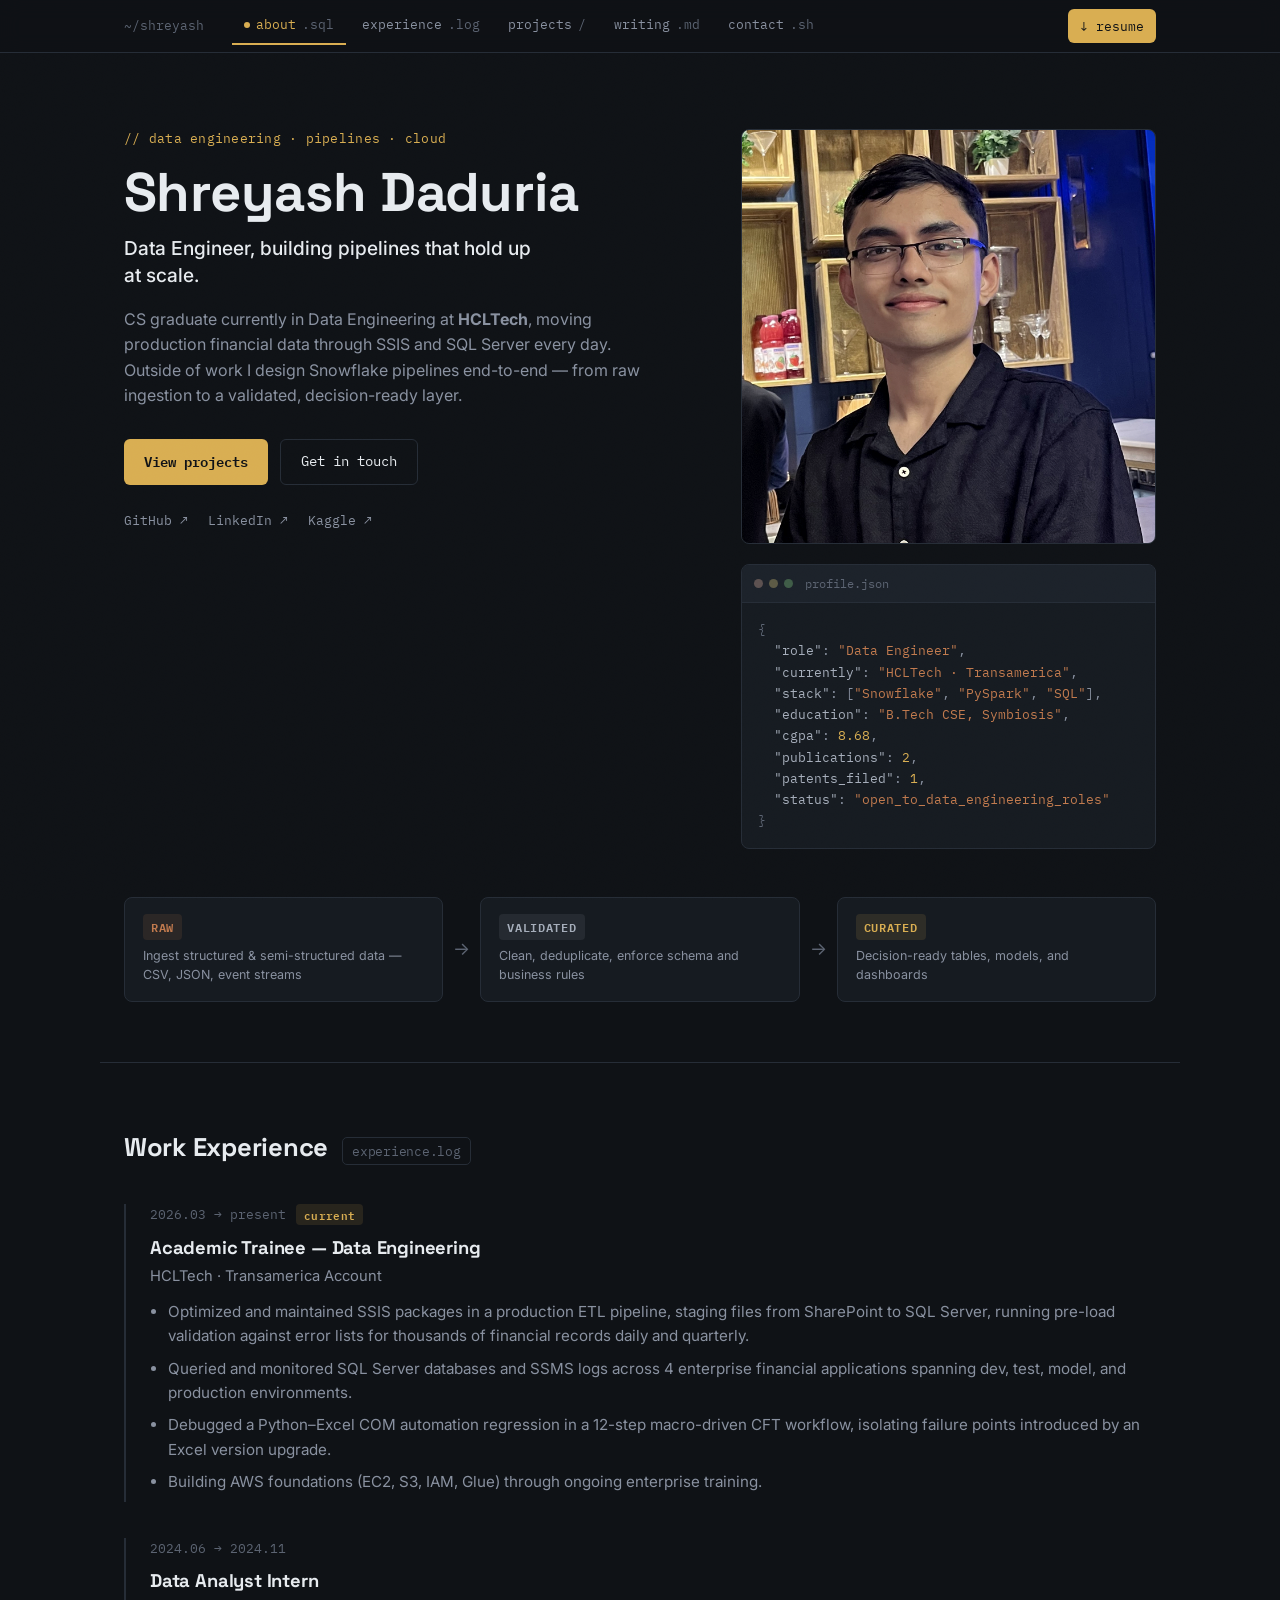
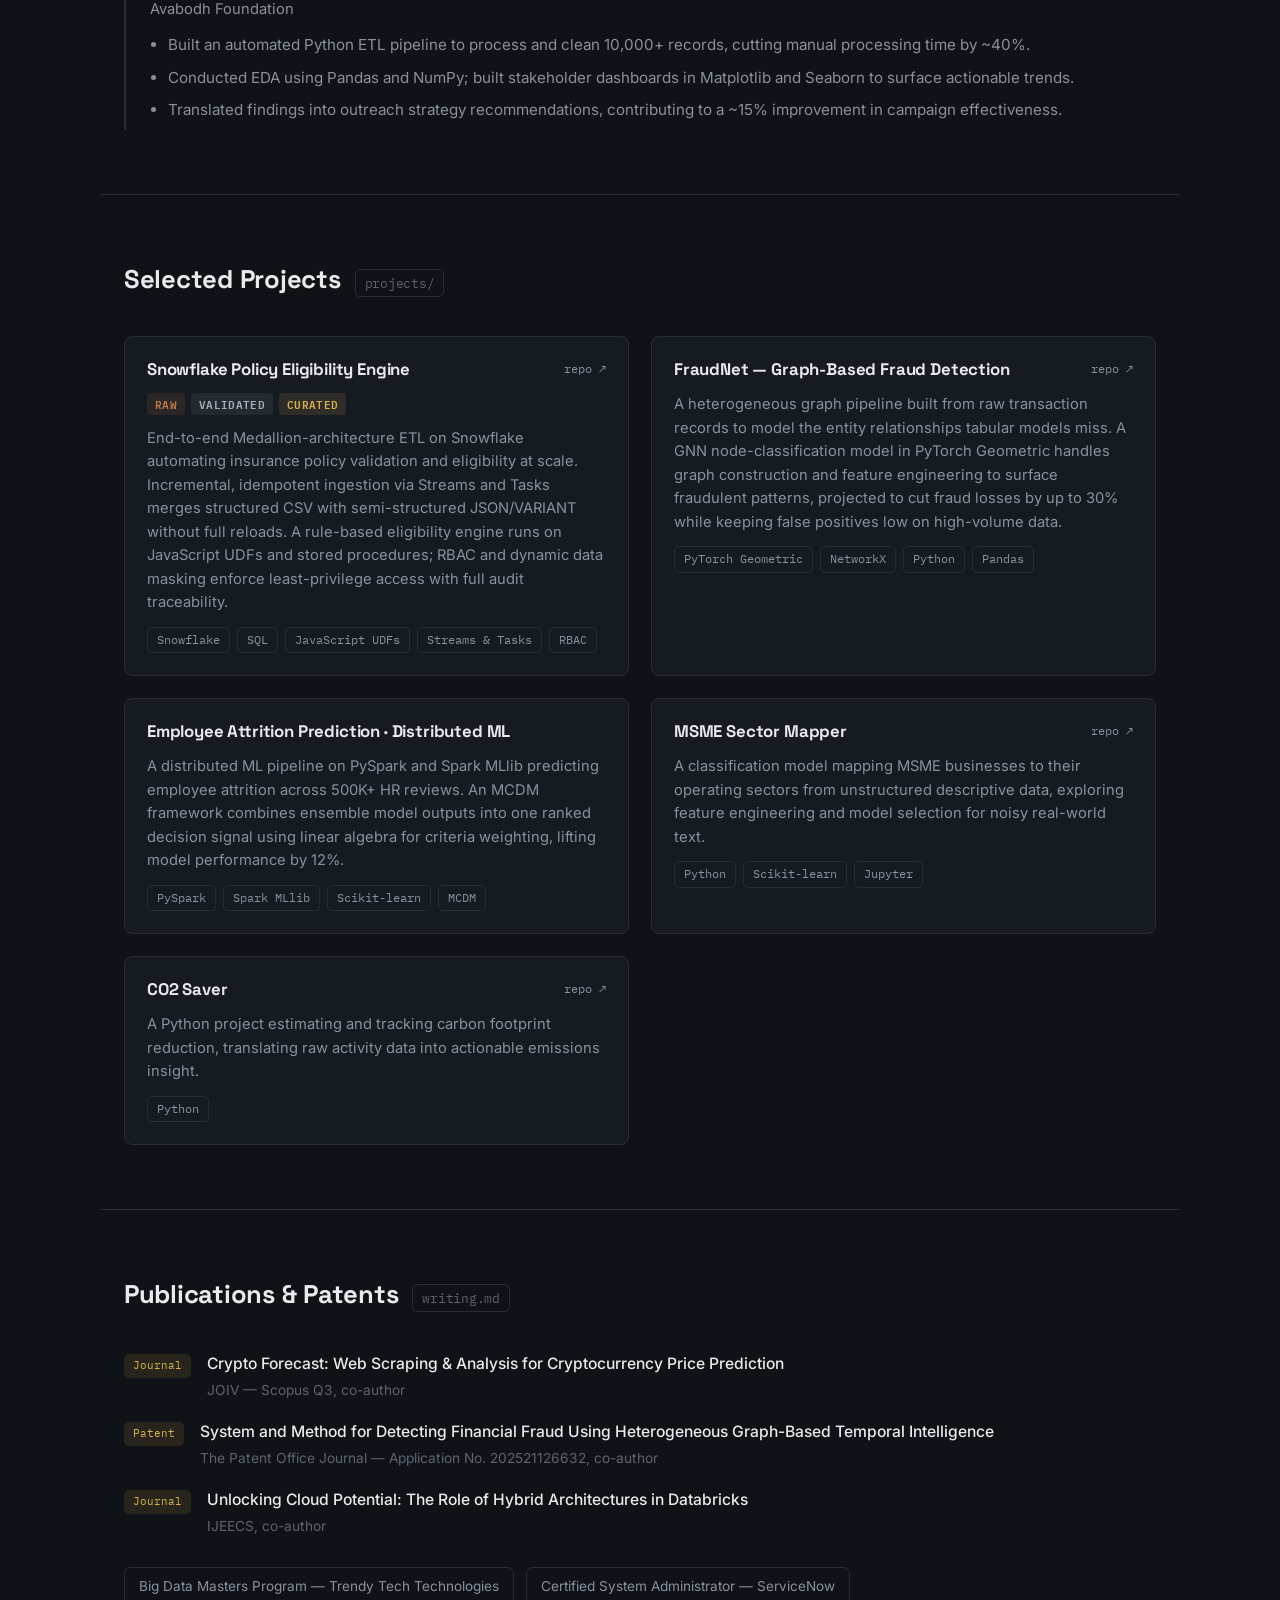
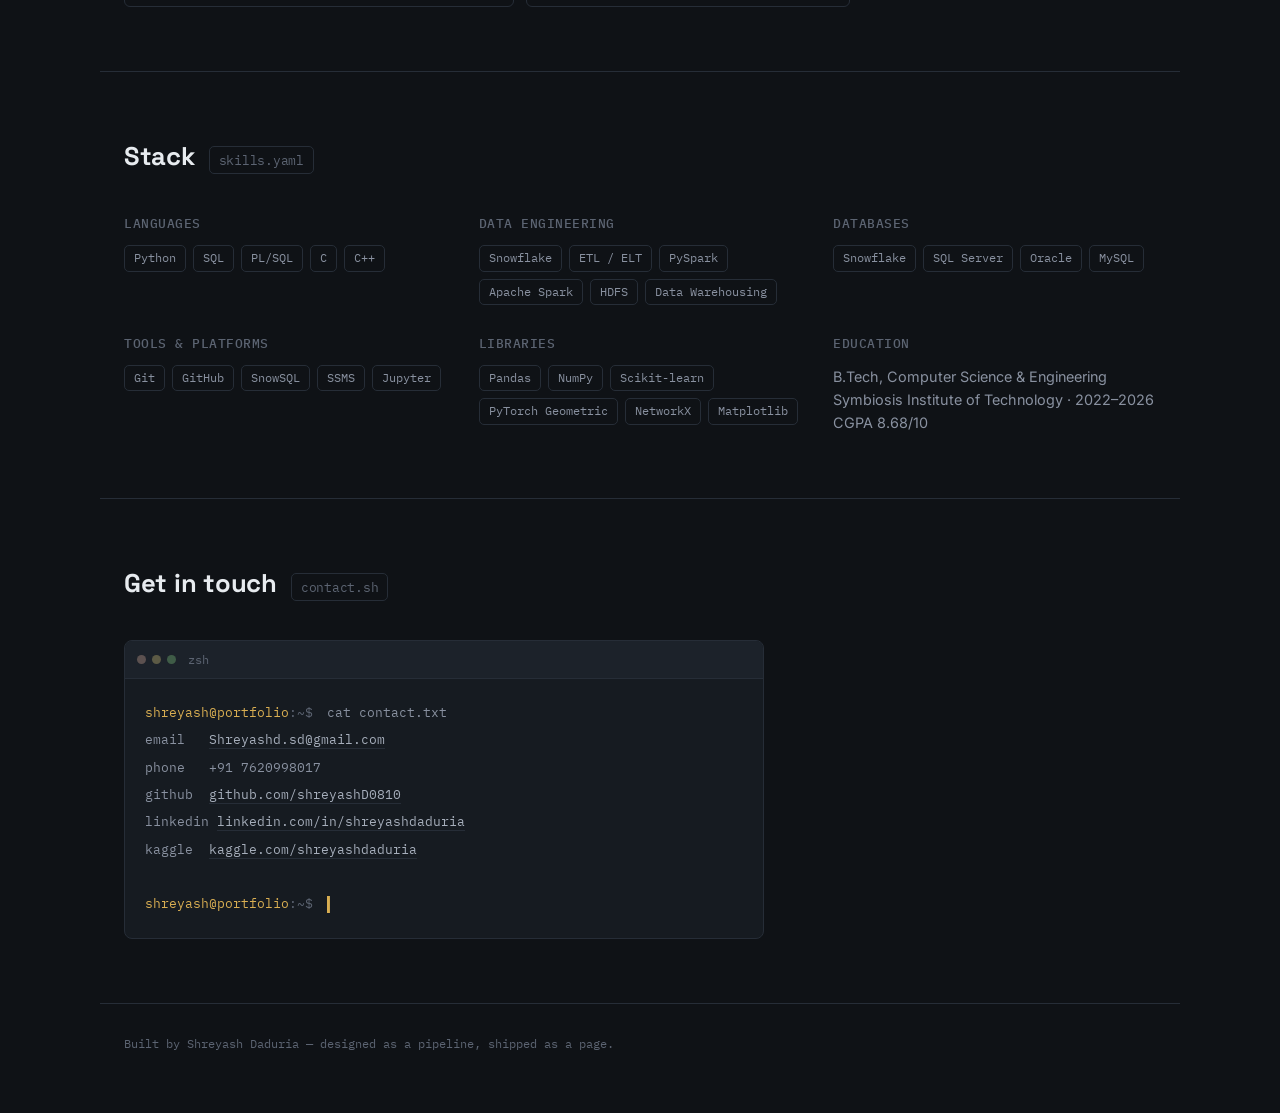
==== index.html @ 06401908 "Add files via upload" ====
<!DOCTYPE html>
<html lang="en">
<head>
<meta charset="UTF-8">
<meta name="viewport" content="width=device-width, initial-scale=1.0">
<title>Shreyash Daduria — Data Engineer</title>
<meta name="description" content="Shreyash Daduria — Data Engineer building scalable ETL pipelines with Snowflake, PySpark and SQL.">
<link rel="icon" href="data:,">
<link rel="preconnect" href="https://fonts.googleapis.com">
<link rel="preconnect" href="https://fonts.gstatic.com" crossorigin>
<link href="https://fonts.googleapis.com/css2?family=Space+Grotesk:wght@400;500;600;700&family=Inter:wght@400;500;600&family=IBM+Plex+Mono:wght@400;500;600&display=swap" rel="stylesheet">
<link rel="stylesheet" href="styles.css">
</head>
<body>

<div class="grain"></div>

<!-- ================= NAV : IDE tab bar ================= -->
<header class="tabbar" id="tabbar">
  <div class="tabbar-inner">
    <span class="tab-brand">~/shreyash</span>
    <nav class="tabs" aria-label="Primary">
      <a class="tab active" href="#about"><span class="tab-dot"></span>about<span class="ext">.sql</span></a>
      <a class="tab" href="#experience">experience<span class="ext">.log</span></a>
      <a class="tab" href="#projects">projects<span class="ext">/</span></a>
      <a class="tab" href="#writing">writing<span class="ext">.md</span></a>
      <a class="tab" href="#contact">contact<span class="ext">.sh</span></a>
    </nav>
    <a class="resume-btn" href="Shreyash_Daduria_Resume.pdf" download>↓ resume</a>
  </div>
</header>

<main>

  <!-- ================= HERO ================= -->
  <section class="hero" id="about">
    <div class="hero-grid">
      <div class="hero-copy">
        <p class="eyebrow">// data engineering &middot; pipelines &middot; cloud</p>
        <h1>Shreyash Daduria</h1>
        <p class="role">Data Engineer, building pipelines that hold up<br> at scale.</p>
        <p class="lede">CS graduate currently in Data Engineering at <strong>HCLTech</strong>, moving
          production financial data through SSIS and SQL Server every day. Outside of work I design
          Snowflake pipelines end-to-end &mdash; from raw ingestion to a validated, decision-ready layer.</p>
        <div class="hero-actions">
          <a href="#projects" class="btn btn-primary">View projects</a>
          <a href="#contact" class="btn btn-ghost">Get in touch</a>
        </div>
        <div class="hero-links">
          <a href="https://github.com/shreyashD0810" target="_blank" rel="noopener">GitHub ↗</a>
          <a href="https://www.linkedin.com/in/shreyashdaduria/" target="_blank" rel="noopener">LinkedIn ↗</a>
          <a href="https://www.kaggle.com/shreyashdaduria" target="_blank" rel="noopener">Kaggle ↗</a>
        </div>
      </div>

      <div class="hero-panel">
        <div class="photo-frame">
          <img src="assets/profile.jpg" alt="Portrait of Shreyash Daduria" />
        </div>
        <div class="config-card" role="img" aria-label="Profile summary rendered as a config file">
          <div class="config-titlebar"><span></span><span></span><span></span><p>profile.json</p></div>
          <pre class="config-body"><span class="c-brace">{</span>
  <span class="c-key">"role"</span>: <span class="c-str">"Data Engineer"</span>,
  <span class="c-key">"currently"</span>: <span class="c-str">"HCLTech · Transamerica"</span>,
  <span class="c-key">"stack"</span>: [<span class="c-str">"Snowflake"</span>, <span class="c-str">"PySpark"</span>, <span class="c-str">"SQL"</span>],
  <span class="c-key">"education"</span>: <span class="c-str">"B.Tech CSE, Symbiosis"</span>,
  <span class="c-key">"cgpa"</span>: <span class="c-num">8.68</span>,
  <span class="c-key">"publications"</span>: <span class="c-num">2</span>,
  <span class="c-key">"patents_filed"</span>: <span class="c-num">1</span>,
  <span class="c-key">"status"</span>: <span class="c-str">"open_to_data_engineering_roles"</span>
<span class="c-brace">}</span></pre>
        </div>
      </div>
    </div>
  </section>

  <!-- ================= PIPELINE STRIP ================= -->
  <section class="pipeline-strip" aria-label="How I build a pipeline">
    <div class="stage stage-bronze">
      <span class="stage-label">RAW</span>
      <p>Ingest structured &amp; semi-structured data — CSV, JSON, event streams</p>
    </div>
    <div class="stage-arrow">→</div>
    <div class="stage stage-silver">
      <span class="stage-label">VALIDATED</span>
      <p>Clean, deduplicate, enforce schema and business rules</p>
    </div>
    <div class="stage-arrow">→</div>
    <div class="stage stage-gold">
      <span class="stage-label">CURATED</span>
      <p>Decision-ready tables, models, and dashboards</p>
    </div>
  </section>

  <!-- ================= EXPERIENCE ================= -->
  <section class="section" id="experience">
    <h2><span class="section-tag">experience.log</span>Work Experience</h2>

    <div class="log">
      <article class="log-entry">
        <div class="log-meta">
          <span class="log-time">2026.03 → present</span>
          <span class="tier-badge tier-gold">current</span>
        </div>
        <h3>Academic Trainee — Data Engineering</h3>
        <p class="log-org">HCLTech · Transamerica Account</p>
        <ul>
          <li>Optimized and maintained SSIS packages in a production ETL pipeline, staging files from SharePoint to SQL Server, running pre-load validation against error lists for thousands of financial records daily and quarterly.</li>
          <li>Queried and monitored SQL Server databases and SSMS logs across 4 enterprise financial applications spanning dev, test, model, and production environments.</li>
          <li>Debugged a Python–Excel COM automation regression in a 12-step macro-driven CFT workflow, isolating failure points introduced by an Excel version upgrade.</li>
          <li>Building AWS foundations (EC2, S3, IAM, Glue) through ongoing enterprise training.</li>
        </ul>
      </article>

      <article class="log-entry">
        <div class="log-meta">
          <span class="log-time">2024.06 → 2024.11</span>
        </div>
        <h3>Data Analyst Intern</h3>
        <p class="log-org">Avabodh Foundation</p>
        <ul>
          <li>Built an automated Python ETL pipeline to process and clean 10,000+ records, cutting manual processing time by ~40%.</li>
          <li>Conducted EDA using Pandas and NumPy; built stakeholder dashboards in Matplotlib and Seaborn to surface actionable trends.</li>
          <li>Translated findings into outreach strategy recommendations, contributing to a ~15% improvement in campaign effectiveness.</li>
        </ul>
      </article>
    </div>
  </section>

  <!-- ================= PROJECTS ================= -->
  <section class="section" id="projects">
    <h2><span class="section-tag">projects/</span>Selected Projects</h2>

    <div class="project-grid">

      <article class="project-card">
        <div class="project-head">
          <h3>Snowflake Policy Eligibility Engine</h3>
          <a href="https://github.com/shreyashD0810/Policy-Eligibility-Engine" target="_blank" rel="noopener" class="repo-link">repo ↗</a>
        </div>
        <div class="stage-tags">
          <span class="tier-badge tier-bronze">RAW</span>
          <span class="tier-badge tier-silver">VALIDATED</span>
          <span class="tier-badge tier-gold">CURATED</span>
        </div>
        <p>End-to-end Medallion-architecture ETL on Snowflake automating insurance policy validation and eligibility
          at scale. Incremental, idempotent ingestion via Streams and Tasks merges structured CSV with
          semi-structured JSON/VARIANT without full reloads. A rule-based eligibility engine runs on JavaScript UDFs
          and stored procedures; RBAC and dynamic data masking enforce least-privilege access with full audit
          traceability.</p>
        <div class="tag-row">
          <span class="tag">Snowflake</span><span class="tag">SQL</span><span class="tag">JavaScript UDFs</span>
          <span class="tag">Streams &amp; Tasks</span><span class="tag">RBAC</span>
        </div>
      </article>

      <article class="project-card">
        <div class="project-head">
          <h3>FraudNet — Graph-Based Fraud Detection</h3>
          <a href="https://github.com/shreyashD0810/FraudNet-GNN-based-fraud-detection-system" target="_blank" rel="noopener" class="repo-link">repo ↗</a>
        </div>
        <p>A heterogeneous graph pipeline built from raw transaction records to model the entity relationships
          tabular models miss. A GNN node-classification model in PyTorch Geometric handles graph construction and
          feature engineering to surface fraudulent patterns, projected to cut fraud losses by up to 30% while
          keeping false positives low on high-volume data.</p>
        <div class="tag-row">
          <span class="tag">PyTorch Geometric</span><span class="tag">NetworkX</span><span class="tag">Python</span>
          <span class="tag">Pandas</span>
        </div>
      </article>

      <article class="project-card">
        <div class="project-head">
          <h3>Employee Attrition Prediction · Distributed ML</h3>
        </div>
        <p>A distributed ML pipeline on PySpark and Spark MLlib predicting employee attrition across 500K+ HR
          reviews. An MCDM framework combines ensemble model outputs into one ranked decision signal using linear
          algebra for criteria weighting, lifting model performance by 12%.</p>
        <div class="tag-row">
          <span class="tag">PySpark</span><span class="tag">Spark MLlib</span><span class="tag">Scikit-learn</span>
          <span class="tag">MCDM</span>
        </div>
      </article>

      <article class="project-card">
        <div class="project-head">
          <h3>MSME Sector Mapper</h3>
          <a href="https://github.com/shreyashD0810/MSME-Sector-Mapper-ML-CA" target="_blank" rel="noopener" class="repo-link">repo ↗</a>
        </div>
        <p>A classification model mapping MSME businesses to their operating sectors from unstructured descriptive
          data, exploring feature engineering and model selection for noisy real-world text.</p>
        <div class="tag-row">
          <span class="tag">Python</span><span class="tag">Scikit-learn</span><span class="tag">Jupyter</span>
        </div>
      </article>

      <article class="project-card">
        <div class="project-head">
          <h3>CO2 Saver</h3>
          <a href="https://github.com/shreyashD0810/CO2_Saver" target="_blank" rel="noopener" class="repo-link">repo ↗</a>
        </div>
        <p>A Python project estimating and tracking carbon footprint reduction, translating raw activity data into
          actionable emissions insight.</p>
        <div class="tag-row">
          <span class="tag">Python</span>
        </div>
      </article>

    </div>
  </section>

  <!-- ================= WRITING / PUBLICATIONS ================= -->
  <section class="section" id="writing">
    <h2><span class="section-tag">writing.md</span>Publications &amp; Patents</h2>
    <ul class="pub-list">
      <li>
        <span class="pub-kind">Journal</span>
        <div>
          <p class="pub-title">Crypto Forecast: Web Scraping &amp; Analysis for Cryptocurrency Price Prediction</p>
          <p class="pub-venue">JOIV — Scopus Q3, co-author</p>
        </div>
      </li>
      <li>
        <span class="pub-kind">Patent</span>
        <div>
          <p class="pub-title">System and Method for Detecting Financial Fraud Using Heterogeneous Graph-Based Temporal Intelligence</p>
          <p class="pub-venue">The Patent Office Journal — Application No. 202521126632, co-author</p>
        </div>
      </li>
      <li>
        <span class="pub-kind">Journal</span>
        <div>
          <p class="pub-title">Unlocking Cloud Potential: The Role of Hybrid Architectures in Databricks</p>
          <p class="pub-venue">IJEECS, co-author</p>
        </div>
      </li>
    </ul>

    <div class="cert-row">
      <span class="cert">Big Data Masters Program — Trendy Tech Technologies</span>
      <span class="cert">Certified System Administrator — ServiceNow</span>
    </div>
  </section>

  <!-- ================= SKILLS ================= -->
  <section class="section" id="skills">
    <h2><span class="section-tag">skills.yaml</span>Stack</h2>
    <div class="skills-grid">
      <div class="skill-group">
        <h4>Languages</h4>
        <div class="tag-row"><span class="tag">Python</span><span class="tag">SQL</span><span class="tag">PL/SQL</span><span class="tag">C</span><span class="tag">C++</span></div>
      </div>
      <div class="skill-group">
        <h4>Data Engineering</h4>
        <div class="tag-row"><span class="tag">Snowflake</span><span class="tag">ETL / ELT</span><span class="tag">PySpark</span><span class="tag">Apache Spark</span><span class="tag">HDFS</span><span class="tag">Data Warehousing</span></div>
      </div>
      <div class="skill-group">
        <h4>Databases</h4>
        <div class="tag-row"><span class="tag">Snowflake</span><span class="tag">SQL Server</span><span class="tag">Oracle</span><span class="tag">MySQL</span></div>
      </div>
      <div class="skill-group">
        <h4>Tools &amp; Platforms</h4>
        <div class="tag-row"><span class="tag">Git</span><span class="tag">GitHub</span><span class="tag">SnowSQL</span><span class="tag">SSMS</span><span class="tag">Jupyter</span></div>
      </div>
      <div class="skill-group">
        <h4>Libraries</h4>
        <div class="tag-row"><span class="tag">Pandas</span><span class="tag">NumPy</span><span class="tag">Scikit-learn</span><span class="tag">PyTorch Geometric</span><span class="tag">NetworkX</span><span class="tag">Matplotlib</span></div>
      </div>
      <div class="skill-group">
        <h4>Education</h4>
        <p class="edu-line">B.Tech, Computer Science &amp; Engineering<br>Symbiosis Institute of Technology · 2022–2026<br>CGPA 8.68/10</p>
      </div>
    </div>
  </section>

  <!-- ================= CONTACT ================= -->
  <section class="section contact-section" id="contact">
    <h2><span class="section-tag">contact.sh</span>Get in touch</h2>
    <div class="terminal">
      <div class="config-titlebar"><span></span><span></span><span></span><p>zsh</p></div>
      <pre class="terminal-body"><span class="prompt">shreyash@portfolio</span><span class="prompt-sep">:~$</span> cat contact.txt
email   <a href="mailto:Shreyashd.sd@gmail.com">Shreyashd.sd@gmail.com</a>
phone   +91 7620998017
github  <a href="https://github.com/shreyashD0810" target="_blank" rel="noopener">github.com/shreyashD0810</a>
linkedin <a href="https://www.linkedin.com/in/shreyashdaduria/" target="_blank" rel="noopener">linkedin.com/in/shreyashdaduria</a>
kaggle  <a href="https://www.kaggle.com/shreyashdaduria" target="_blank" rel="noopener">kaggle.com/shreyashdaduria</a>

<span class="prompt">shreyash@portfolio</span><span class="prompt-sep">:~$</span> <span class="cursor">▍</span></pre>
    </div>
  </section>

</main>

<footer class="footer">
  <p>Built by Shreyash Daduria — designed as a pipeline, shipped as a page.</p>
</footer>

<script src="script.js"></script>
</body>
</html>
---- styles.css ----
/* ============ tokens ============ */
:root{
  --bg: #0F1216;
  --surface: #161B21;
  --surface-2: #1C222A;
  --border: #262D37;
  --text: #E7EBEF;
  --text-muted: #8991A0;
  --text-faint: #5C6472;

  --bronze: #C17A4E;
  --bronze-bg: rgba(193,122,78,0.12);
  --silver: #A6AEBB;
  --silver-bg: rgba(166,174,187,0.10);
  --gold: #D9AE52;
  --gold-bg: rgba(217,174,82,0.12);

  --font-display: 'Space Grotesk', sans-serif;
  --font-body: 'Inter', sans-serif;
  --font-mono: 'IBM Plex Mono', monospace;

  --radius: 8px;
  --maxw: 1080px;
}

*{box-sizing:border-box;}
html{scroll-behavior:smooth;}
body{
  margin:0;
  background:var(--bg);
  color:var(--text);
  font-family:var(--font-body);
  font-size:16px;
  line-height:1.6;
  -webkit-font-smoothing:antialiased;
}
@media (prefers-reduced-motion: reduce){
  html{scroll-behavior:auto;}
  *{animation-duration:0.001ms !important; transition-duration:0.001ms !important;}
}

a{color:inherit;}
h1,h2,h3,h4{font-family:var(--font-display); margin:0; letter-spacing:-0.01em;}
:focus-visible{outline:2px solid var(--gold); outline-offset:3px;}

/* subtle grain overlay for texture */
.grain{
  position:fixed; inset:0; pointer-events:none; z-index:1; opacity:0.035; mix-blend-mode:overlay;
  background-image:url("data:image/svg+xml,%3Csvg xmlns='http://www.w3.org/2000/svg' width='90' height='90'%3E%3Cfilter id='n'%3E%3CfeTurbulence type='fractalNoise' baseFrequency='0.9' numOctaves='2' stitchTiles='stitch'/%3E%3C/filter%3E%3Crect width='100%25' height='100%25' filter='url(%23n)'/%3E%3C/svg%3E");
}

/* ============ tab bar nav ============ */
.tabbar{
  position:sticky; top:0; z-index:20;
  background:rgba(15,18,22,0.88);
  backdrop-filter:blur(10px);
  border-bottom:1px solid var(--border);
}
.tabbar-inner{
  max-width:var(--maxw); margin:0 auto; padding:0 24px;
  display:flex; align-items:center; gap:28px; height:52px;
}
.tab-brand{
  font-family:var(--font-mono); font-size:13px; color:var(--text-faint); white-space:nowrap;
}
.tabs{display:flex; gap:4px; flex:1; overflow-x:auto;}
.tab{
  font-family:var(--font-mono); font-size:13px; text-decoration:none; color:var(--text-muted);
  padding:8px 12px; border-radius:6px 6px 0 0; white-space:nowrap;
  border-bottom:2px solid transparent;
  display:flex; align-items:center; gap:6px;
  transition:color .15s ease, border-color .15s ease, background .15s ease;
}
.tab .ext{color:var(--text-faint);}
.tab:hover{color:var(--text); background:var(--surface);}
.tab.active{color:var(--gold); border-bottom-color:var(--gold);}
.tab-dot{width:6px; height:6px; border-radius:50%; background:var(--gold); display:inline-block;}
.resume-btn{
  font-family:var(--font-mono); font-size:12.5px; text-decoration:none; color:var(--bg);
  background:var(--gold); padding:7px 12px; border-radius:6px; white-space:nowrap;
  transition:filter .15s ease;
}
.resume-btn:hover{filter:brightness(1.1);}

/* ============ hero ============ */
.hero{max-width:var(--maxw); margin:0 auto; padding:76px 24px 40px;}
.hero-grid{display:grid; grid-template-columns:1.15fr 0.85fr; gap:56px; align-items:start;}
.eyebrow{
  font-family:var(--font-mono); font-size:13px; color:var(--gold); margin:0 0 14px;
  letter-spacing:0.02em;
}
h1{font-size:clamp(2.4rem,5vw,3.4rem); font-weight:700; line-height:1.05; margin-bottom:14px;}
.role{font-size:1.2rem; color:var(--text); font-weight:500; margin:0 0 18px; line-height:1.4;}
.lede{color:var(--text-muted); max-width:52ch; margin:0 0 30px; font-size:1rem;}
.hero-actions{display:flex; gap:12px; margin-bottom:26px; flex-wrap:wrap;}
.btn{
  font-family:var(--font-mono); font-size:13.5px; text-decoration:none; padding:11px 20px;
  border-radius:6px; transition:all .15s ease; display:inline-block;
}
.btn-primary{background:var(--gold); color:var(--bg); font-weight:600;}
.btn-primary:hover{filter:brightness(1.1); transform:translateY(-1px);}
.btn-ghost{border:1px solid var(--border); color:var(--text);}
.btn-ghost:hover{border-color:var(--gold); color:var(--gold);}
.hero-links{display:flex; gap:20px; flex-wrap:wrap;}
.hero-links a{font-family:var(--font-mono); font-size:13px; color:var(--text-muted); text-decoration:none; border-bottom:1px solid transparent;}
.hero-links a:hover{color:var(--gold); border-bottom-color:var(--gold);}

.hero-panel{display:flex; flex-direction:column; gap:20px;}
.photo-frame{
  border:1px solid var(--border); border-radius:var(--radius); overflow:hidden;
  background:var(--surface);
}
.photo-frame img{width:100%; display:block; aspect-ratio:1/1; object-fit:cover; filter:grayscale(15%) contrast(1.03);}

.config-card{
  background:var(--surface); border:1px solid var(--border); border-radius:var(--radius); overflow:hidden;
}
.config-titlebar{
  display:flex; align-items:center; gap:6px; padding:9px 12px; background:var(--surface-2);
  border-bottom:1px solid var(--border);
}
.config-titlebar span{width:9px; height:9px; border-radius:50%; background:var(--border);}
.config-titlebar span:nth-child(1){background:#5c5150;}
.config-titlebar span:nth-child(2){background:#5c5a45;}
.config-titlebar span:nth-child(3){background:#3f5c47;}
.config-titlebar p{
  font-family:var(--font-mono); font-size:12px; color:var(--text-faint); margin:0 0 0 6px;
}
.config-body{
  margin:0; padding:16px; font-family:var(--font-mono); font-size:12.5px; line-height:1.7;
  color:var(--text-muted); overflow-x:auto;
}
.c-brace{color:var(--text-faint);}
.c-key{color:var(--silver);}
.c-str{color:var(--bronze);}
.c-num{color:var(--gold);}

/* ============ pipeline strip (signature element) ============ */
.pipeline-strip{
  max-width:var(--maxw); margin:8px auto 60px; padding:0 24px;
  display:grid; grid-template-columns:1fr auto 1fr auto 1fr; align-items:stretch; gap:0;
}
.stage{
  border:1px solid var(--border); border-radius:var(--radius); padding:16px 18px;
  background:var(--surface);
}
.stage p{margin:8px 0 0; font-size:12.5px; color:var(--text-muted); line-height:1.5;}
.stage-label{
  font-family:var(--font-mono); font-size:11.5px; font-weight:600; letter-spacing:0.06em;
  padding:3px 8px; border-radius:4px;
}
.stage-bronze .stage-label{color:var(--bronze); background:var(--bronze-bg);}
.stage-silver .stage-label{color:var(--silver); background:var(--silver-bg);}
.stage-gold .stage-label{color:var(--gold); background:var(--gold-bg);}
.stage-arrow{
  display:flex; align-items:center; justify-content:center; color:var(--text-faint);
  font-size:18px; padding:0 10px;
}

/* ============ sections ============ */
.section{max-width:var(--maxw); margin:0 auto; padding:64px 24px; border-top:1px solid var(--border);}
.section h2{
  font-size:1.6rem; margin-bottom:36px; display:flex; align-items:baseline; gap:14px; flex-wrap:wrap;
}
.section-tag{
  font-family:var(--font-mono); font-size:12.5px; color:var(--text-faint); font-weight:400;
  border:1px solid var(--border); padding:3px 9px; border-radius:5px; order:2;
}

/* experience log */
.log{display:flex; flex-direction:column; gap:36px;}
.log-entry{position:relative; padding-left:24px; border-left:2px solid var(--border);}
.log-meta{display:flex; align-items:center; gap:10px; margin-bottom:8px;}
.log-time{font-family:var(--font-mono); font-size:12.5px; color:var(--text-faint);}
.tier-badge{
  font-family:var(--font-mono); font-size:11px; font-weight:600; padding:2px 8px; border-radius:4px;
  letter-spacing:0.03em;
}
.tier-bronze{color:var(--bronze); background:var(--bronze-bg);}
.tier-silver{color:var(--silver); background:var(--silver-bg);}
.tier-gold{color:var(--gold); background:var(--gold-bg);}
.log-entry h3{font-size:1.15rem; margin-bottom:2px;}
.log-org{color:var(--text-muted); font-size:0.92rem; margin:0 0 12px;}
.log-entry ul{margin:0; padding-left:18px; color:var(--text-muted); font-size:0.95rem;}
.log-entry li{margin-bottom:8px;}

/* projects */
.project-grid{display:grid; grid-template-columns:repeat(2,1fr); gap:22px;}
.project-card{
  background:var(--surface); border:1px solid var(--border); border-radius:var(--radius);
  padding:22px; display:flex; flex-direction:column; gap:12px;
  transition:border-color .15s ease, transform .15s ease;
}
.project-card:hover{border-color:var(--gold); transform:translateY(-2px);}
.project-head{display:flex; justify-content:space-between; align-items:flex-start; gap:10px;}
.project-head h3{font-size:1.05rem; line-height:1.3;}
.repo-link{
  font-family:var(--font-mono); font-size:12px; color:var(--text-muted); text-decoration:none;
  white-space:nowrap; border-bottom:1px solid transparent;
}
.repo-link:hover{color:var(--gold); border-bottom-color:var(--gold);}
.stage-tags{display:flex; gap:6px; flex-wrap:wrap;}
.project-card p{color:var(--text-muted); font-size:0.92rem; margin:0;}
.tag-row{display:flex; flex-wrap:wrap; gap:7px;}
.tag{
  font-family:var(--font-mono); font-size:11.5px; color:var(--text-muted);
  border:1px solid var(--border); padding:3px 9px; border-radius:5px;
}

/* writing */
.pub-list{list-style:none; margin:0 0 30px; padding:0; display:flex; flex-direction:column; gap:18px;}
.pub-list li{display:flex; gap:16px; align-items:flex-start;}
.pub-kind{
  font-family:var(--font-mono); font-size:11px; color:var(--gold); background:var(--gold-bg);
  padding:3px 9px; border-radius:5px; white-space:nowrap; margin-top:3px;
}
.pub-title{margin:0 0 3px; font-size:0.98rem; font-weight:500;}
.pub-venue{margin:0; font-size:0.86rem; color:var(--text-faint);}
.cert-row{display:flex; gap:12px; flex-wrap:wrap;}
.cert{
  font-size:0.85rem; color:var(--text-muted); border:1px solid var(--border);
  padding:8px 14px; border-radius:6px;
}

/* skills */
.skills-grid{display:grid; grid-template-columns:repeat(3,1fr); gap:28px 32px;}
.skill-group h4{
  font-family:var(--font-mono); font-size:12.5px; color:var(--text-faint); font-weight:500;
  margin-bottom:12px; text-transform:uppercase; letter-spacing:0.04em;
}
.edu-line{font-size:0.9rem; color:var(--text-muted); margin:0; line-height:1.6;}

/* contact terminal */
.terminal{
  background:var(--surface); border:1px solid var(--border); border-radius:var(--radius); overflow:hidden;
  max-width:640px;
}
.terminal-body{
  margin:0; padding:20px; font-family:var(--font-mono); font-size:13px; line-height:2.1;
  color:var(--text-muted); white-space:pre-wrap;
}
.terminal-body .prompt{color:var(--gold);}
.terminal-body .prompt-sep{color:var(--text-faint); margin-right:6px;}
.terminal-body a{color:var(--silver); text-decoration:none; border-bottom:1px solid var(--border);}
.terminal-body a:hover{color:var(--gold); border-bottom-color:var(--gold);}
.cursor{color:var(--gold); animation:blink 1.1s step-start infinite;}
@keyframes blink{50%{opacity:0;}}

/* footer */
.footer{
  max-width:var(--maxw); margin:0 auto; padding:30px 24px 60px; border-top:1px solid var(--border);
}
.footer p{font-family:var(--font-mono); font-size:12px; color:var(--text-faint); margin:0;}

/* ============ responsive ============ */
@media (max-width:860px){
  .hero-grid{grid-template-columns:1fr;}
  .hero-panel{order:-1; max-width:340px;}
  .pipeline-strip{grid-template-columns:1fr; gap:12px;}
  .stage-arrow{display:none;}
  .project-grid{grid-template-columns:1fr;}
  .skills-grid{grid-template-columns:1fr 1fr;}
  .tabbar-inner{gap:16px;}
}
@media (max-width:520px){
  .skills-grid{grid-template-columns:1fr;}
  .tab-brand{display:none;}
  .resume-btn{display:none;}
}
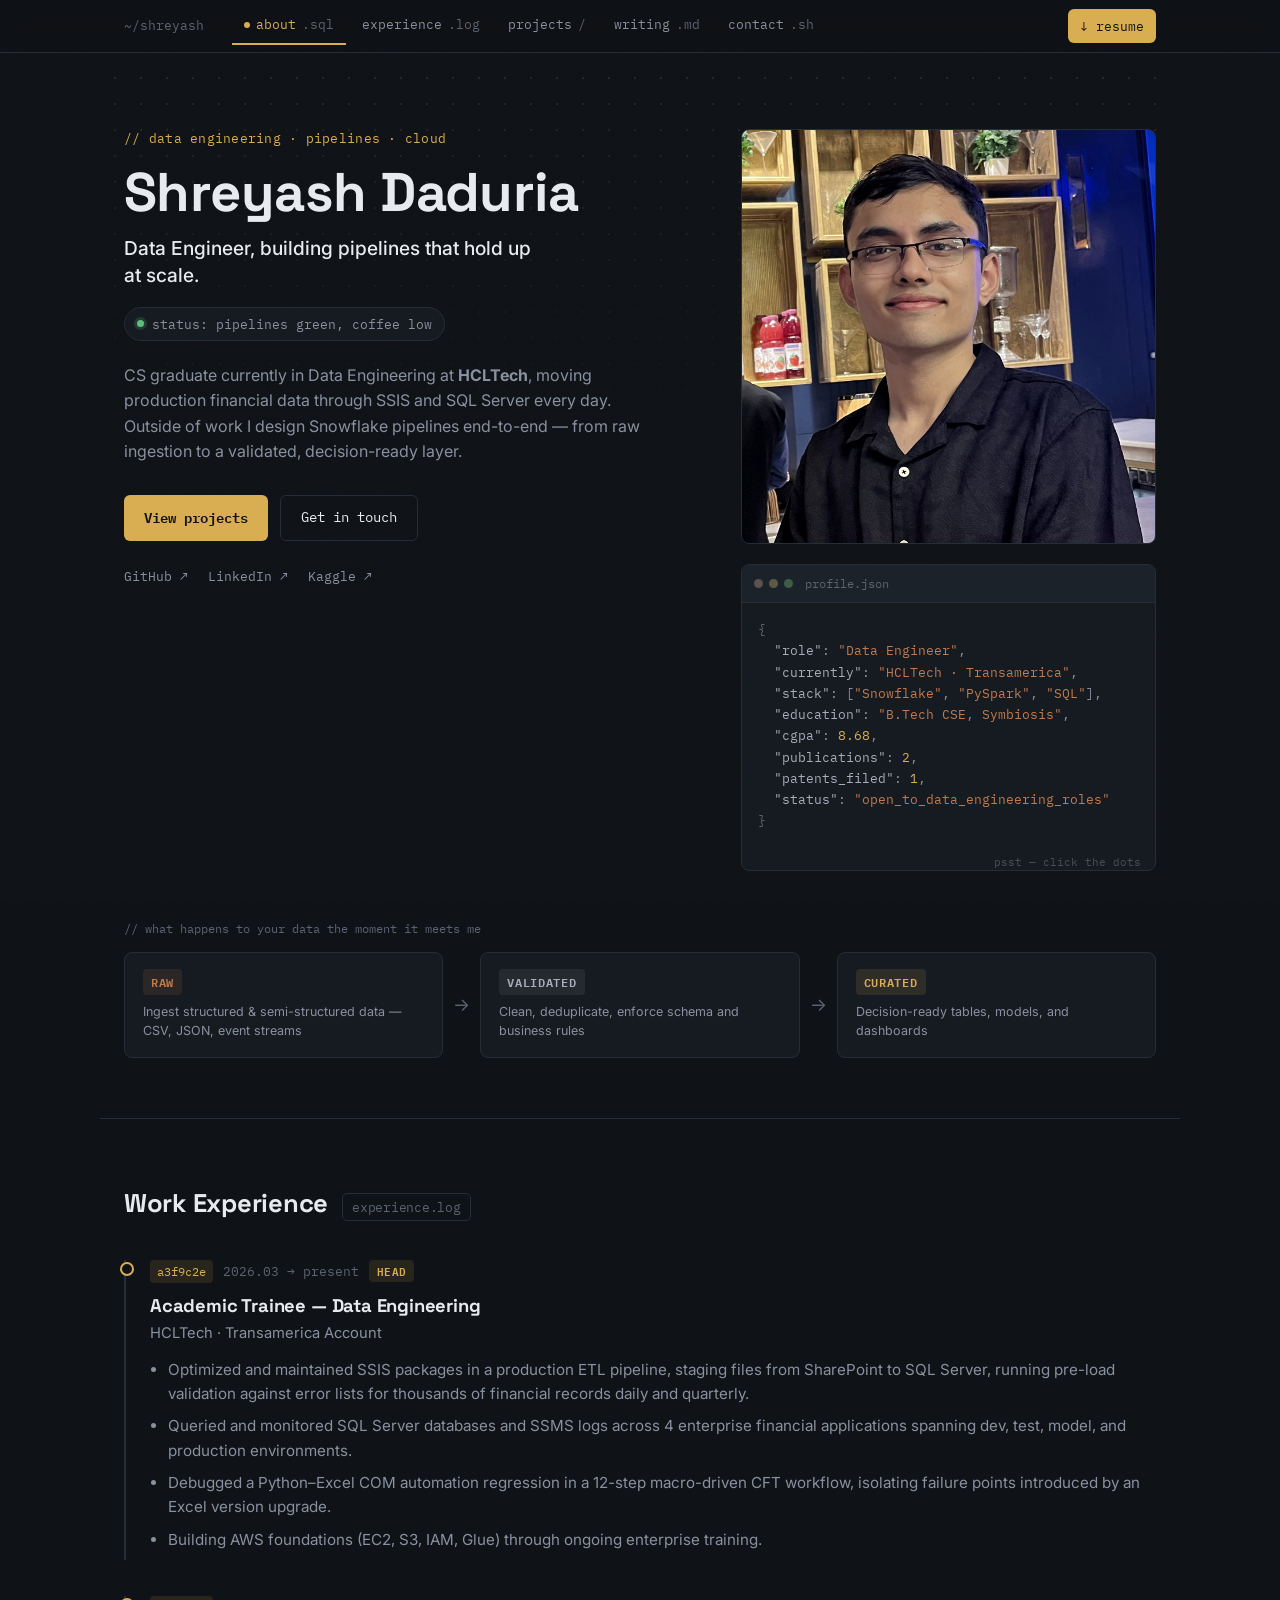
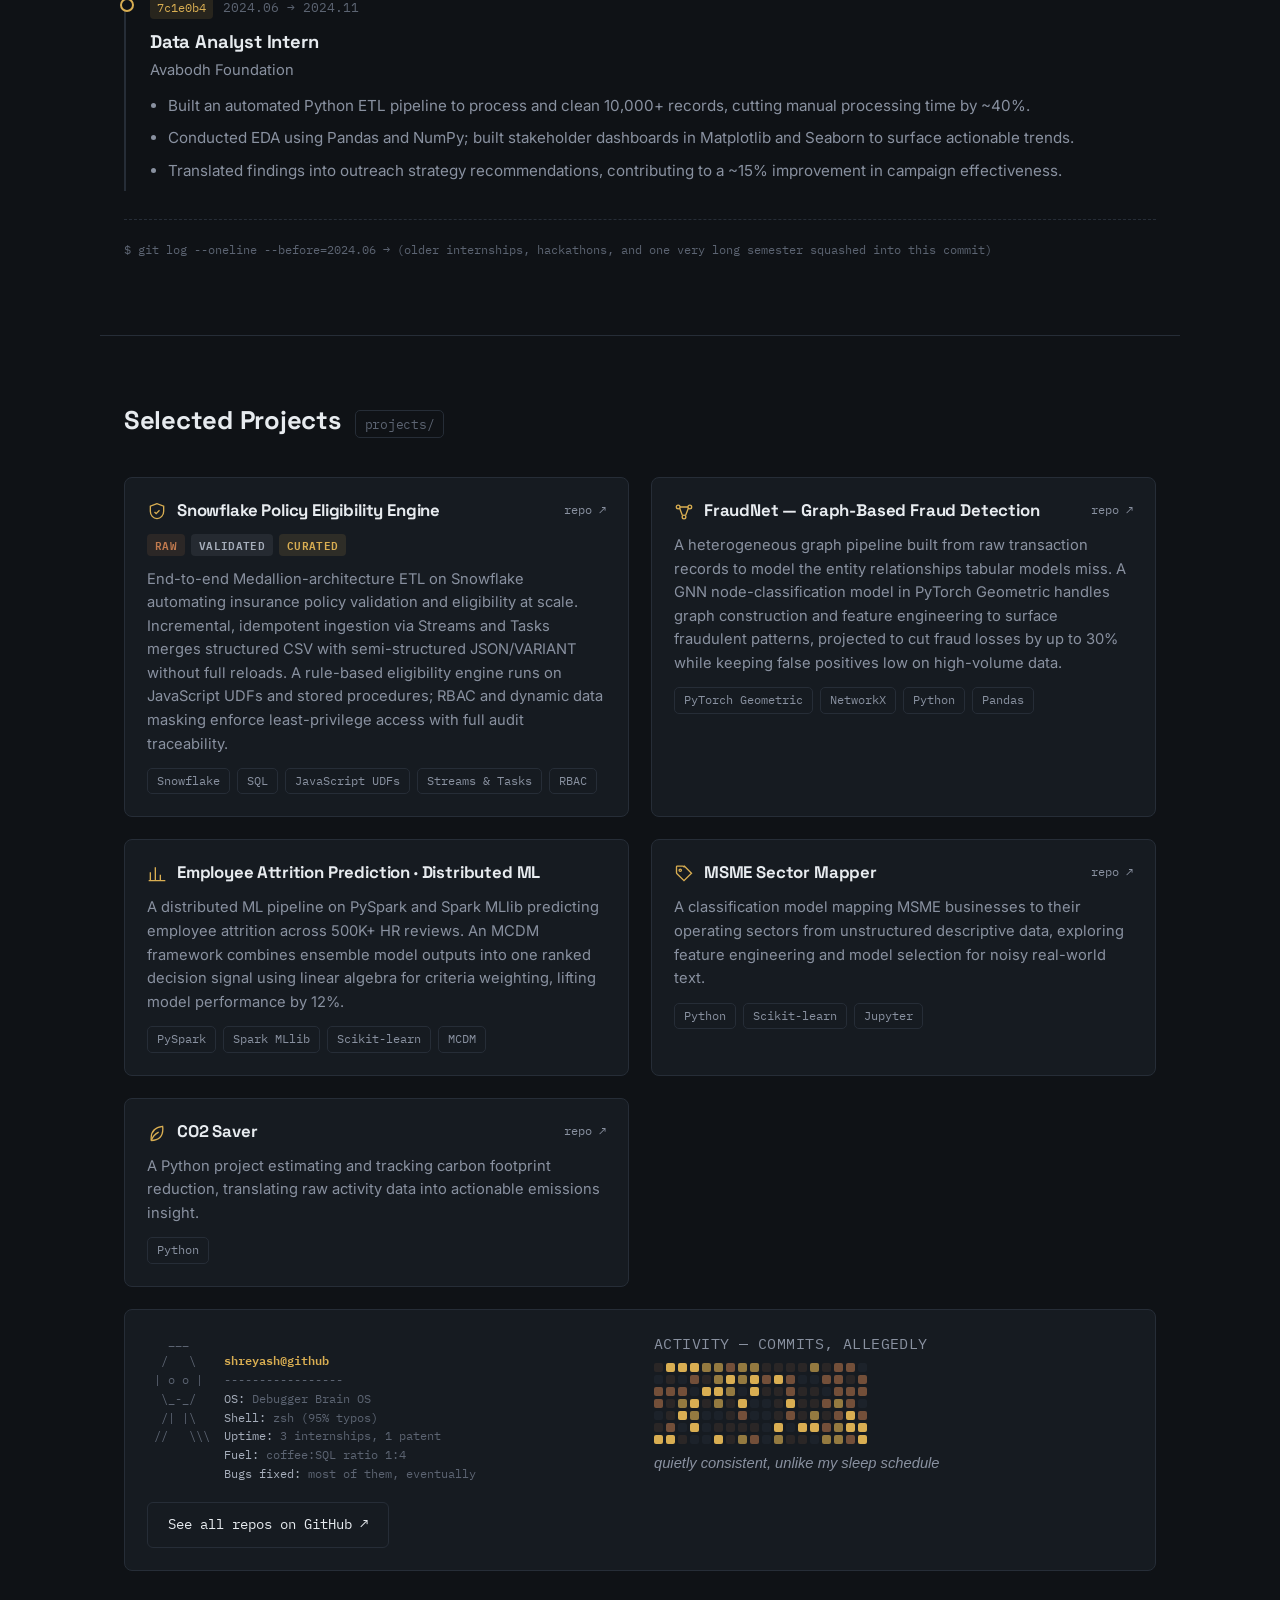
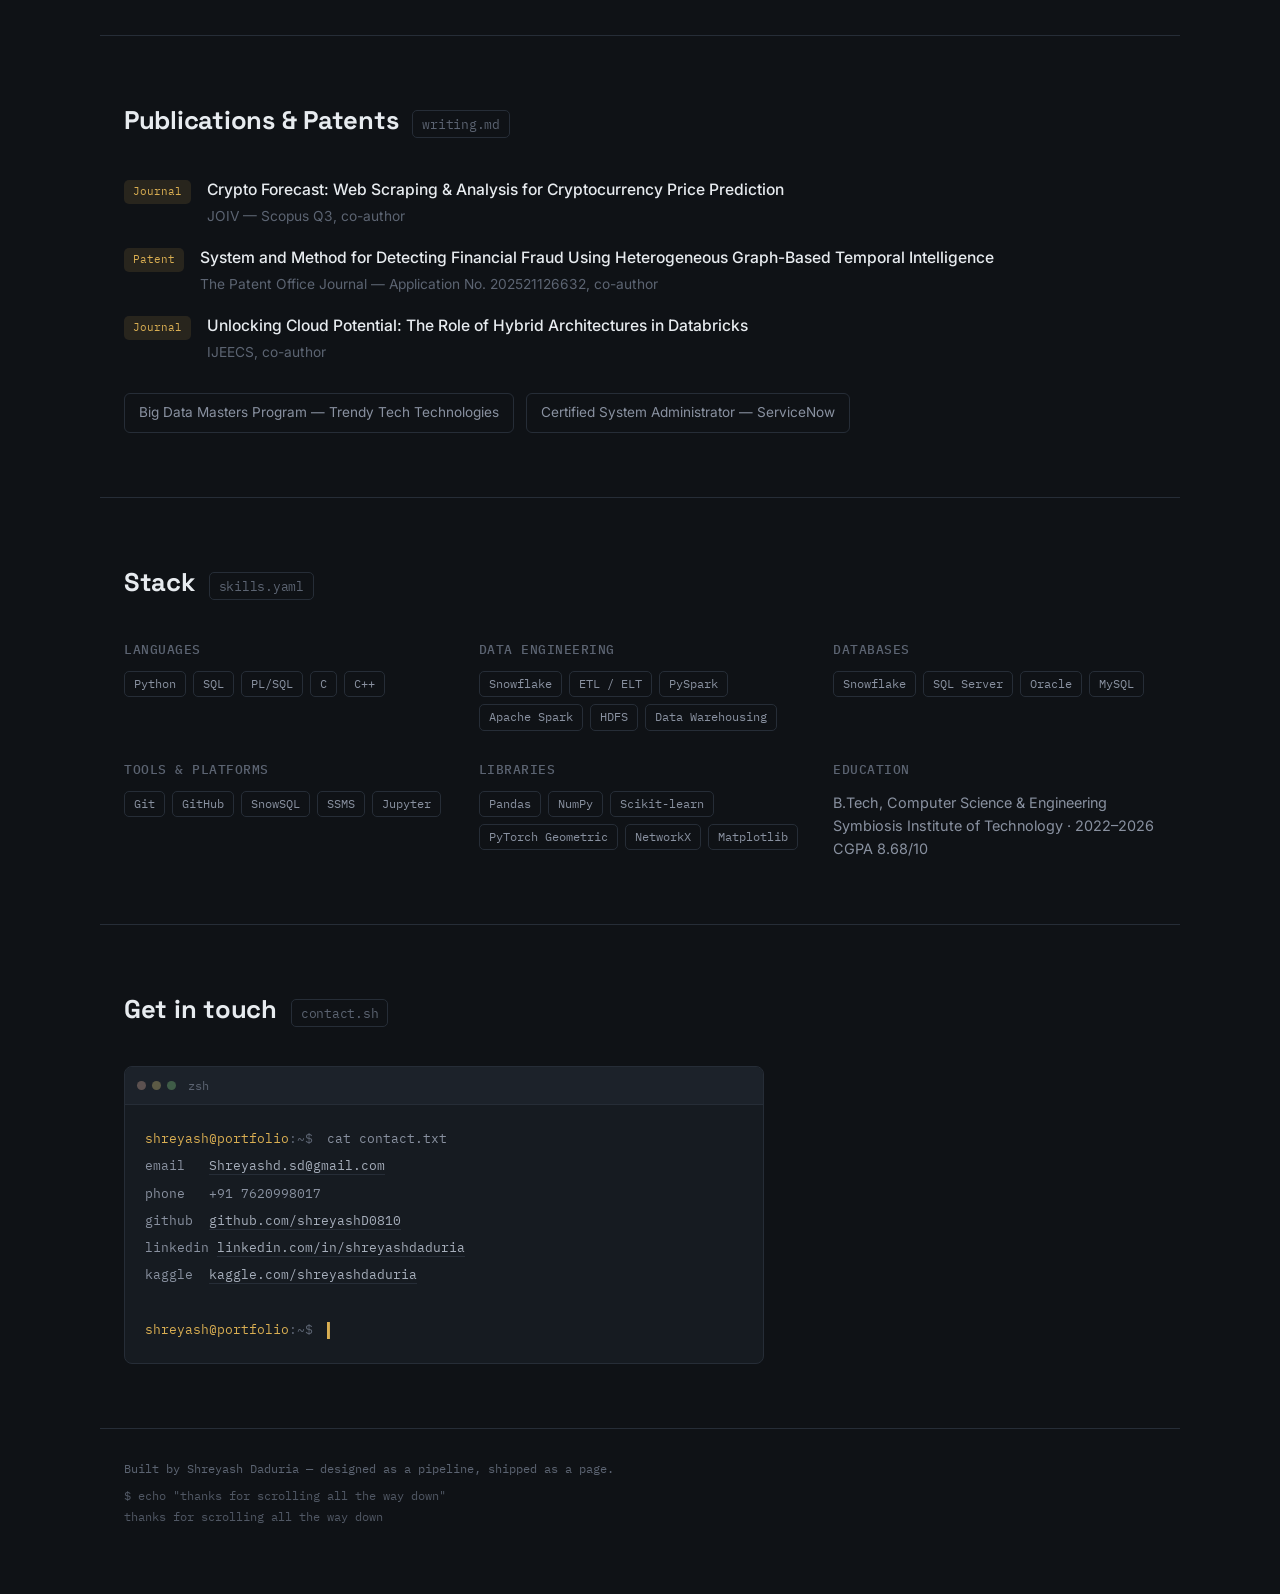
==== commit 52161acb: "Add files via upload" ====
--- a/index.html
+++ b/index.html
@@ -5,7 +5,7 @@
 <meta name="viewport" content="width=device-width, initial-scale=1.0">
 <title>Shreyash Daduria — Data Engineer</title>
 <meta name="description" content="Shreyash Daduria — Data Engineer building scalable ETL pipelines with Snowflake, PySpark and SQL.">
-<link rel="icon" href="data:,">
+<link rel="icon" href="data:image/svg+xml,%3Csvg xmlns='http://www.w3.org/2000/svg' viewBox='0 0 100 100'%3E%3Crect width='100' height='100' rx='20' fill='%230F1216'/%3E%3Ctext x='50' y='66' font-family='monospace' font-size='46' fill='%23D9AE52' text-anchor='middle'%3E%3E_%3C/text%3E%3C/svg%3E">
 <link rel="preconnect" href="https://fonts.googleapis.com">
 <link rel="preconnect" href="https://fonts.gstatic.com" crossorigin>
 <link href="https://fonts.googleapis.com/css2?family=Space+Grotesk:wght@400;500;600;700&family=Inter:wght@400;500;600&family=IBM+Plex+Mono:wght@400;500;600&display=swap" rel="stylesheet">
@@ -34,11 +34,13 @@
 
   <!-- ================= HERO ================= -->
   <section class="hero" id="about">
+    <div class="hero-bg" aria-hidden="true"></div>
     <div class="hero-grid">
       <div class="hero-copy">
         <p class="eyebrow">// data engineering &middot; pipelines &middot; cloud</p>
         <h1>Shreyash Daduria</h1>
         <p class="role">Data Engineer, building pipelines that hold up<br> at scale.</p>
+        <p class="status-badge" id="statusBadge"><span class="status-dot"></span><span id="statusText">status: pipelines green, coffee low</span></p>
         <p class="lede">CS graduate currently in Data Engineering at <strong>HCLTech</strong>, moving
           production financial data through SSIS and SQL Server every day. Outside of work I design
           Snowflake pipelines end-to-end &mdash; from raw ingestion to a validated, decision-ready layer.</p>
@@ -58,7 +60,7 @@
           <img src="assets/profile.jpg" alt="Portrait of Shreyash Daduria" />
         </div>
         <div class="config-card" role="img" aria-label="Profile summary rendered as a config file">
-          <div class="config-titlebar"><span></span><span></span><span></span><p>profile.json</p></div>
+          <button class="config-titlebar" id="configDots" type="button" aria-label="Click to run profile.json again"><span></span><span></span><span></span><p>profile.json</p></button>
           <pre class="config-body"><span class="c-brace">{</span>
   <span class="c-key">"role"</span>: <span class="c-str">"Data Engineer"</span>,
   <span class="c-key">"currently"</span>: <span class="c-str">"HCLTech · Transamerica"</span>,
@@ -67,30 +69,34 @@
   <span class="c-key">"cgpa"</span>: <span class="c-num">8.68</span>,
   <span class="c-key">"publications"</span>: <span class="c-num">2</span>,
   <span class="c-key">"patents_filed"</span>: <span class="c-num">1</span>,
-  <span class="c-key">"status"</span>: <span class="c-str">"open_to_data_engineering_roles"</span>
+  <span class="c-key">"status"</span>: <span class="c-str" id="jsonStatus">"open_to_data_engineering_roles"</span>
 <span class="c-brace">}</span></pre>
+          <p class="titlebar-hint">psst — click the dots</p>
         </div>
       </div>
     </div>
   </section>
 
   <!-- ================= PIPELINE STRIP ================= -->
+  <div class="pipeline-strip-wrap">
+  <p class="pipeline-caption">// what happens to your data the moment it meets me</p>
   <section class="pipeline-strip" aria-label="How I build a pipeline">
     <div class="stage stage-bronze">
       <span class="stage-label">RAW</span>
       <p>Ingest structured &amp; semi-structured data — CSV, JSON, event streams</p>
     </div>
-    <div class="stage-arrow">→</div>
+    <div class="stage-arrow"><span class="packet packet-1"></span><span class="packet packet-2"></span>→</div>
     <div class="stage stage-silver">
       <span class="stage-label">VALIDATED</span>
       <p>Clean, deduplicate, enforce schema and business rules</p>
     </div>
-    <div class="stage-arrow">→</div>
+    <div class="stage-arrow"><span class="packet packet-1"></span><span class="packet packet-2"></span>→</div>
     <div class="stage stage-gold">
       <span class="stage-label">CURATED</span>
       <p>Decision-ready tables, models, and dashboards</p>
     </div>
   </section>
+  </div>
 
   <!-- ================= EXPERIENCE ================= -->
   <section class="section" id="experience">
@@ -99,8 +105,9 @@
     <div class="log">
       <article class="log-entry">
         <div class="log-meta">
+          <span class="commit-hash">a3f9c2e</span>
           <span class="log-time">2026.03 → present</span>
-          <span class="tier-badge tier-gold">current</span>
+          <span class="tier-badge tier-gold">HEAD</span>
         </div>
         <h3>Academic Trainee — Data Engineering</h3>
         <p class="log-org">HCLTech · Transamerica Account</p>
@@ -114,6 +121,7 @@
 
       <article class="log-entry">
         <div class="log-meta">
+          <span class="commit-hash">7c1e0b4</span>
           <span class="log-time">2024.06 → 2024.11</span>
         </div>
         <h3>Data Analyst Intern</h3>
@@ -125,6 +133,7 @@
         </ul>
       </article>
     </div>
+    <p class="log-footer">$ git log --oneline --before=2024.06 <span class="text-dim">→ (older internships, hackathons, and one very long semester squashed into this commit)</span></p>
   </section>
 
   <!-- ================= PROJECTS ================= -->
@@ -135,7 +144,7 @@
 
       <article class="project-card">
         <div class="project-head">
-          <h3>Snowflake Policy Eligibility Engine</h3>
+          <div class="project-title"><svg class="project-icon" viewBox="0 0 24 24" fill="none" stroke="currentColor" stroke-width="1.6"><path d="M12 2 4 5v6c0 5 3.4 8.7 8 9 4.6-.3 8-4 8-9V5l-8-3Z"/><path d="m9 12 2 2 4-4"/></svg><h3>Snowflake Policy Eligibility Engine</h3></div>
           <a href="https://github.com/shreyashD0810/Policy-Eligibility-Engine" target="_blank" rel="noopener" class="repo-link">repo ↗</a>
         </div>
         <div class="stage-tags">
@@ -156,7 +165,7 @@
 
       <article class="project-card">
         <div class="project-head">
-          <h3>FraudNet — Graph-Based Fraud Detection</h3>
+          <div class="project-title"><svg class="project-icon" viewBox="0 0 24 24" fill="none" stroke="currentColor" stroke-width="1.6"><circle cx="5" cy="6" r="2.2"/><circle cx="19" cy="6" r="2.2"/><circle cx="12" cy="18" r="2.2"/><path d="M6.8 7.4 10 16M17.2 7.4 14 16M7.2 6h9.6"/></svg><h3>FraudNet — Graph-Based Fraud Detection</h3></div>
           <a href="https://github.com/shreyashD0810/FraudNet-GNN-based-fraud-detection-system" target="_blank" rel="noopener" class="repo-link">repo ↗</a>
         </div>
         <p>A heterogeneous graph pipeline built from raw transaction records to model the entity relationships
@@ -171,7 +180,7 @@
 
       <article class="project-card">
         <div class="project-head">
-          <h3>Employee Attrition Prediction · Distributed ML</h3>
+          <div class="project-title"><svg class="project-icon" viewBox="0 0 24 24" fill="none" stroke="currentColor" stroke-width="1.6"><path d="M4 20V10M10 20V4M16 20v-7M22 20H2"/></svg><h3>Employee Attrition Prediction · Distributed ML</h3></div>
         </div>
         <p>A distributed ML pipeline on PySpark and Spark MLlib predicting employee attrition across 500K+ HR
           reviews. An MCDM framework combines ensemble model outputs into one ranked decision signal using linear
@@ -184,7 +193,7 @@
 
       <article class="project-card">
         <div class="project-head">
-          <h3>MSME Sector Mapper</h3>
+          <div class="project-title"><svg class="project-icon" viewBox="0 0 24 24" fill="none" stroke="currentColor" stroke-width="1.6"><path d="M12.6 2.6 21 11l-9 9-8.4-8.4a2 2 0 0 1-.6-1.4V3.4A.9.9 0 0 1 3.9 2.5h6.3c.5 0 1 .2 1.4.6Z"/><circle cx="7.5" cy="7.5" r="1.4"/></svg><h3>MSME Sector Mapper</h3></div>
           <a href="https://github.com/shreyashD0810/MSME-Sector-Mapper-ML-CA" target="_blank" rel="noopener" class="repo-link">repo ↗</a>
         </div>
         <p>A classification model mapping MSME businesses to their operating sectors from unstructured descriptive
@@ -196,14 +205,33 @@
 
       <article class="project-card">
         <div class="project-head">
-          <h3>CO2 Saver</h3>
+          <div class="project-title"><svg class="project-icon" viewBox="0 0 24 24" fill="none" stroke="currentColor" stroke-width="1.6"><path d="M5 21c9 0 14-5 14-14 0-1-.1-2-.3-3C10 5 5 9 5 18c0 1 0 2 .2 3Z"/><path d="M5 21c2-5 5-8 9-10"/></svg><h3>CO2 Saver</h3></div>
           <a href="https://github.com/shreyashD0810/CO2_Saver" target="_blank" rel="noopener" class="repo-link">repo ↗</a>
         </div>
         <p>A Python project estimating and tracking carbon footprint reduction, translating raw activity data into
           actionable emissions insight.</p>
         <div class="tag-row">
-          <span class="tag">Python</span>
-        </div>
+          <span class="tag" title="it's mostly pandas.groupby(), don't tell anyone">Python</span>
+        </div>
+      </article>
+
+      <article class="project-card wide-card">
+        <div class="neofetch">
+          <pre class="neofetch-art" aria-hidden="true">   ___
+  /   \    <span class="nf-accent">shreyash@github</span>
+ | o o |   -----------------
+  \_-_/    <span class="nf-key">OS:</span> Debugger Brain OS
+  /| |\    <span class="nf-key">Shell:</span> zsh (95% typos)
+ //   \\\  <span class="nf-key">Uptime:</span> 3 internships, 1 patent
+           <span class="nf-key">Fuel:</span> coffee:SQL ratio 1:4
+           <span class="nf-key">Bugs fixed:</span> most of them, eventually</pre>
+          <div class="heatmap-block">
+            <p class="heatmap-title">activity — commits, allegedly</p>
+            <div class="heatmap-grid" id="heatmapGrid" aria-hidden="true"></div>
+            <p class="heatmap-caption">quietly consistent, unlike my sleep schedule</p>
+          </div>
+        </div>
+        <a class="btn btn-ghost more-repos-btn" href="https://github.com/shreyashD0810?tab=repositories" target="_blank" rel="noopener">See all repos on GitHub ↗</a>
       </article>
 
     </div>
@@ -248,11 +276,11 @@
     <div class="skills-grid">
       <div class="skill-group">
         <h4>Languages</h4>
-        <div class="tag-row"><span class="tag">Python</span><span class="tag">SQL</span><span class="tag">PL/SQL</span><span class="tag">C</span><span class="tag">C++</span></div>
+        <div class="tag-row"><span class="tag">Python</span><span class="tag" title="my actual love language">SQL</span><span class="tag">PL/SQL</span><span class="tag">C</span><span class="tag">C++</span></div>
       </div>
       <div class="skill-group">
         <h4>Data Engineering</h4>
-        <div class="tag-row"><span class="tag">Snowflake</span><span class="tag">ETL / ELT</span><span class="tag">PySpark</span><span class="tag">Apache Spark</span><span class="tag">HDFS</span><span class="tag">Data Warehousing</span></div>
+        <div class="tag-row"><span class="tag" title="cold storage, warm feelings">Snowflake</span><span class="tag">ETL / ELT</span><span class="tag">PySpark</span><span class="tag">Apache Spark</span><span class="tag">HDFS</span><span class="tag">Data Warehousing</span></div>
       </div>
       <div class="skill-group">
         <h4>Databases</h4>
@@ -292,7 +320,8 @@
 </main>
 
 <footer class="footer">
-  <p>Built by Shreyash Daduria — designed as a pipeline, shipped as a page.</p>
+  <p class="footer-line">Built by Shreyash Daduria — designed as a pipeline, shipped as a page.</p>
+  <p class="footer-line footer-joke">$ echo "thanks for scrolling all the way down"<br><span class="text-dim">thanks for scrolling all the way down</span></p>
 </footer>
 
 <script src="script.js"></script>
--- a/styles.css
+++ b/styles.css
@@ -83,8 +83,22 @@
 .resume-btn:hover{filter:brightness(1.1);}
 
 /* ============ hero ============ */
-.hero{max-width:var(--maxw); margin:0 auto; padding:76px 24px 40px;}
-.hero-grid{display:grid; grid-template-columns:1.15fr 0.85fr; gap:56px; align-items:start;}
+.hero{max-width:var(--maxw); margin:0 auto; padding:76px 24px 40px; position:relative; overflow:hidden;}
+.hero-bg{
+  position:absolute; inset:-40px -24px auto -24px; height:520px; z-index:0; pointer-events:none;
+  background-image:radial-gradient(circle, rgba(217,174,82,0.16) 1px, transparent 1.3px);
+  background-size:26px 26px;
+  -webkit-mask-image:linear-gradient(to bottom, black, transparent 85%);
+  mask-image:linear-gradient(to bottom, black, transparent 85%);
+}
+.hero-grid{display:grid; grid-template-columns:1.15fr 0.85fr; gap:56px; align-items:start; position:relative; z-index:1;}
+.status-badge{
+  display:inline-flex; align-items:center; gap:8px; font-family:var(--font-mono); font-size:12.5px;
+  color:var(--text-muted); border:1px solid var(--border); background:var(--surface);
+  padding:6px 12px; border-radius:20px; margin:0 0 22px;
+}
+.status-badge #statusText{transition:opacity .25s ease;}
+.status-dot{width:7px; height:7px; border-radius:50%; background:#5fbf7a; flex:none; box-shadow:0 0 0 3px rgba(95,191,122,0.18);}
 .eyebrow{
   font-family:var(--font-mono); font-size:13px; color:var(--gold); margin:0 0 14px;
   letter-spacing:0.02em;
@@ -117,14 +131,21 @@
 }
 .config-titlebar{
   display:flex; align-items:center; gap:6px; padding:9px 12px; background:var(--surface-2);
-  border-bottom:1px solid var(--border);
-}
-.config-titlebar span{width:9px; height:9px; border-radius:50%; background:var(--border);}
+  border-bottom:1px solid var(--border); width:100%; border-left:none; border-right:none; border-top:none;
+  cursor:pointer; font:inherit;
+}
+button.config-titlebar{ }
+.config-titlebar span{width:9px; height:9px; border-radius:50%; background:var(--border); transition:transform .15s ease;}
 .config-titlebar span:nth-child(1){background:#5c5150;}
 .config-titlebar span:nth-child(2){background:#5c5a45;}
 .config-titlebar span:nth-child(3){background:#3f5c47;}
+.config-titlebar:hover span{transform:scale(1.2);}
 .config-titlebar p{
   font-family:var(--font-mono); font-size:12px; color:var(--text-faint); margin:0 0 0 6px;
+}
+.titlebar-hint{
+  font-family:var(--font-mono); font-size:10.5px; color:var(--text-faint); text-align:right;
+  margin:6px 14px 0 0; opacity:0.7;
 }
 .config-body{
   margin:0; padding:16px; font-family:var(--font-mono); font-size:12.5px; line-height:1.7;
@@ -136,8 +157,12 @@
 .c-num{color:var(--gold);}
 
 /* ============ pipeline strip (signature element) ============ */
+.pipeline-strip-wrap{max-width:var(--maxw); margin:8px auto 60px; padding:0 24px;}
+.pipeline-caption{
+  font-family:var(--font-mono); font-size:12px; color:var(--text-faint); margin:0 0 14px;
+}
 .pipeline-strip{
-  max-width:var(--maxw); margin:8px auto 60px; padding:0 24px;
+  margin:0; padding:0;
   display:grid; grid-template-columns:1fr auto 1fr auto 1fr; align-items:stretch; gap:0;
 }
 .stage{
@@ -153,8 +178,20 @@
 .stage-silver .stage-label{color:var(--silver); background:var(--silver-bg);}
 .stage-gold .stage-label{color:var(--gold); background:var(--gold-bg);}
 .stage-arrow{
-  display:flex; align-items:center; justify-content:center; color:var(--text-faint);
-  font-size:18px; padding:0 10px;
+  position:relative; display:flex; align-items:center; justify-content:center; color:var(--text-faint);
+  font-size:18px; padding:0 10px; overflow:hidden;
+}
+.packet{
+  position:absolute; top:50%; left:-6px; width:5px; height:5px; border-radius:50%;
+  background:var(--gold); transform:translateY(-50%); opacity:0;
+  animation:flow 3.2s linear infinite;
+}
+.packet-2{background:var(--silver); animation-delay:1.6s;}
+@keyframes flow{
+  0%{left:-6px; opacity:0;}
+  8%{opacity:1;}
+  85%{opacity:1;}
+  100%{left:100%; opacity:0;}
 }
 
 /* ============ sections ============ */
@@ -183,6 +220,19 @@
 .log-org{color:var(--text-muted); font-size:0.92rem; margin:0 0 12px;}
 .log-entry ul{margin:0; padding-left:18px; color:var(--text-muted); font-size:0.95rem;}
 .log-entry li{margin-bottom:8px;}
+.log-entry::before{
+  content:''; position:absolute; left:-6px; top:2px; width:10px; height:10px; border-radius:50%;
+  background:var(--bg); border:2px solid var(--gold);
+}
+.commit-hash{
+  font-family:var(--font-mono); font-size:12px; color:var(--gold); background:var(--gold-bg);
+  padding:2px 7px; border-radius:4px;
+}
+.log-footer{
+  margin-top:28px; padding-top:20px; border-top:1px dashed var(--border);
+  font-family:var(--font-mono); font-size:12px; color:var(--text-faint);
+}
+.text-dim{color:var(--text-faint);}
 
 /* projects */
 .project-grid{display:grid; grid-template-columns:repeat(2,1fr); gap:22px;}
@@ -193,7 +243,33 @@
 }
 .project-card:hover{border-color:var(--gold); transform:translateY(-2px);}
 .project-head{display:flex; justify-content:space-between; align-items:flex-start; gap:10px;}
+.project-title{display:flex; align-items:flex-start; gap:10px;}
+.project-icon{width:20px; height:20px; flex:none; color:var(--gold); margin-top:2px;}
 .project-head h3{font-size:1.05rem; line-height:1.3;}
+
+.wide-card{grid-column:1 / -1; gap:18px;}
+.neofetch{display:grid; grid-template-columns:1fr 1fr; gap:28px; align-items:start;}
+.neofetch-art{
+  margin:0; font-family:var(--font-mono); font-size:11.5px; line-height:1.65; color:var(--text-faint);
+  white-space:pre;
+}
+.nf-accent{color:var(--gold); font-weight:600;}
+.nf-key{color:var(--silver);}
+.heatmap-block{display:flex; flex-direction:column; gap:8px;}
+.heatmap-title{
+  font-family:var(--font-mono); font-size:11.5px; color:var(--text-faint); margin:0;
+  text-transform:uppercase; letter-spacing:0.03em;
+}
+.heatmap-grid{display:flex; gap:3px;}
+.heatmap-col{display:flex; flex-direction:column; gap:3px;}
+.heatmap-cell{width:9px; height:9px; border-radius:2px; background:var(--surface-2);}
+.heatmap-cell[data-level="0"]{background:var(--surface-2);}
+.heatmap-cell[data-level="1"]{background:var(--bronze-bg);}
+.heatmap-cell[data-level="2"]{background:var(--bronze); opacity:0.55;}
+.heatmap-cell[data-level="3"]{background:var(--gold); opacity:0.65;}
+.heatmap-cell[data-level="4"]{background:var(--gold);}
+.heatmap-caption{font-size:11.5px; color:var(--text-faint); margin:0; font-style:italic;}
+.more-repos-btn{align-self:flex-start; text-align:center;}
 .repo-link{
   font-family:var(--font-mono); font-size:12px; color:var(--text-muted); text-decoration:none;
   white-space:nowrap; border-bottom:1px solid transparent;
@@ -251,6 +327,8 @@
   max-width:var(--maxw); margin:0 auto; padding:30px 24px 60px; border-top:1px solid var(--border);
 }
 .footer p{font-family:var(--font-mono); font-size:12px; color:var(--text-faint); margin:0;}
+.footer-line{margin-bottom:6px !important;}
+.footer-joke{color:var(--text-faint); opacity:0.85; line-height:1.8;}
 
 /* ============ responsive ============ */
 @media (max-width:860px){
@@ -261,6 +339,8 @@
   .project-grid{grid-template-columns:1fr;}
   .skills-grid{grid-template-columns:1fr 1fr;}
   .tabbar-inner{gap:16px;}
+  .neofetch{grid-template-columns:1fr; gap:20px;}
+  .neofetch-art{font-size:10.5px;}
 }
 @media (max-width:520px){
   .skills-grid{grid-template-columns:1fr;}
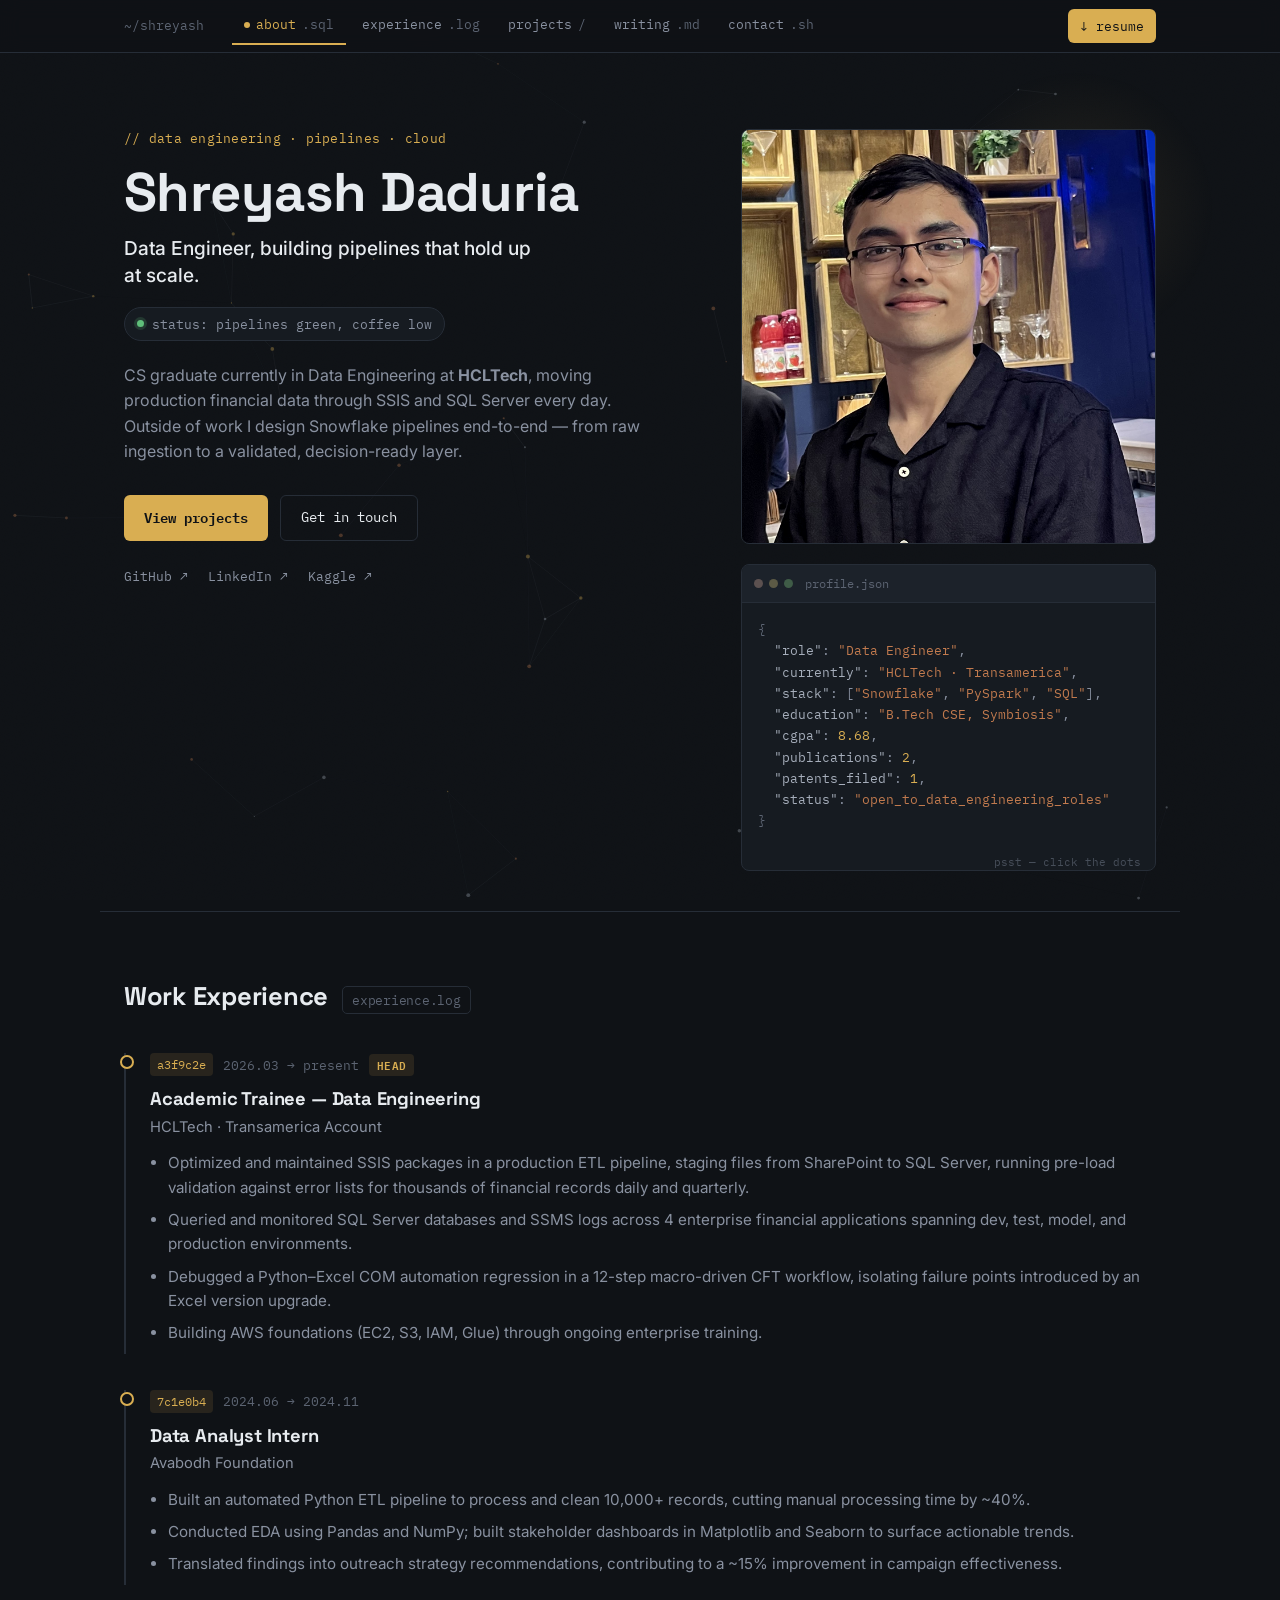
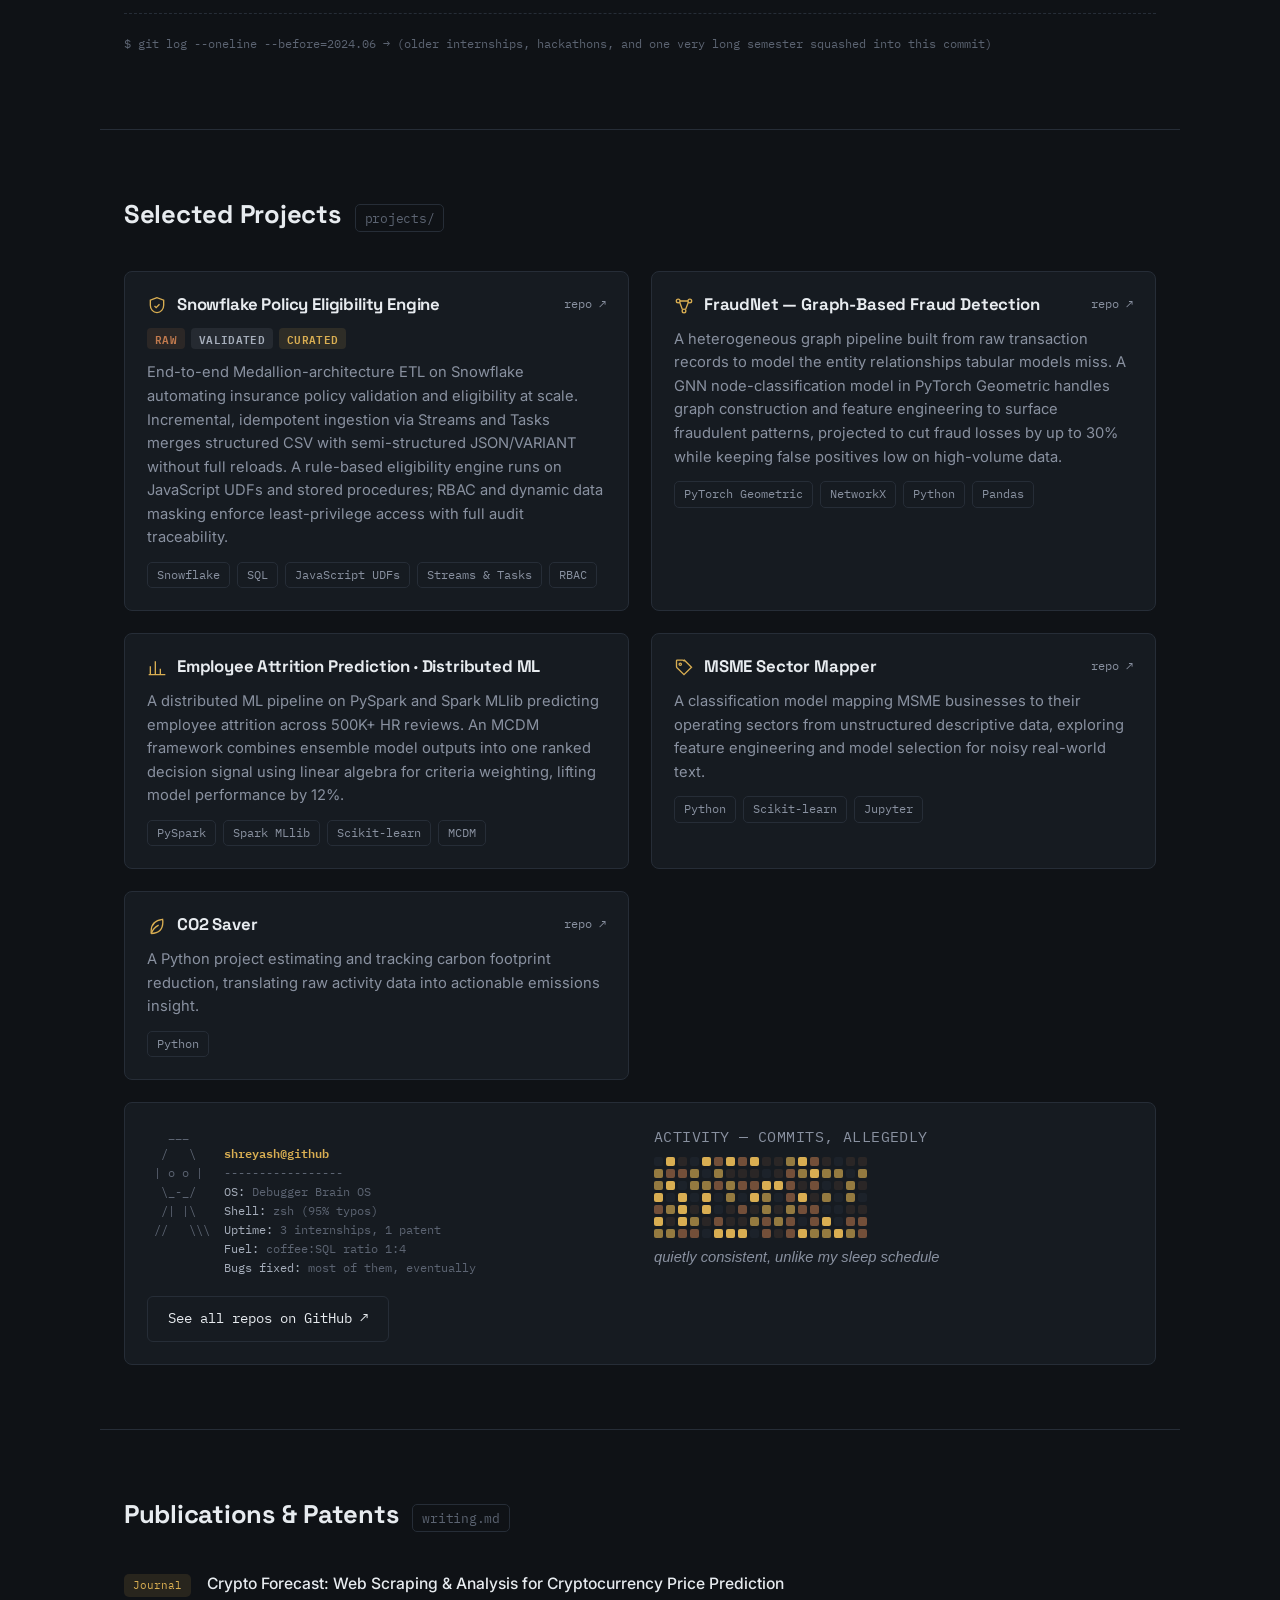
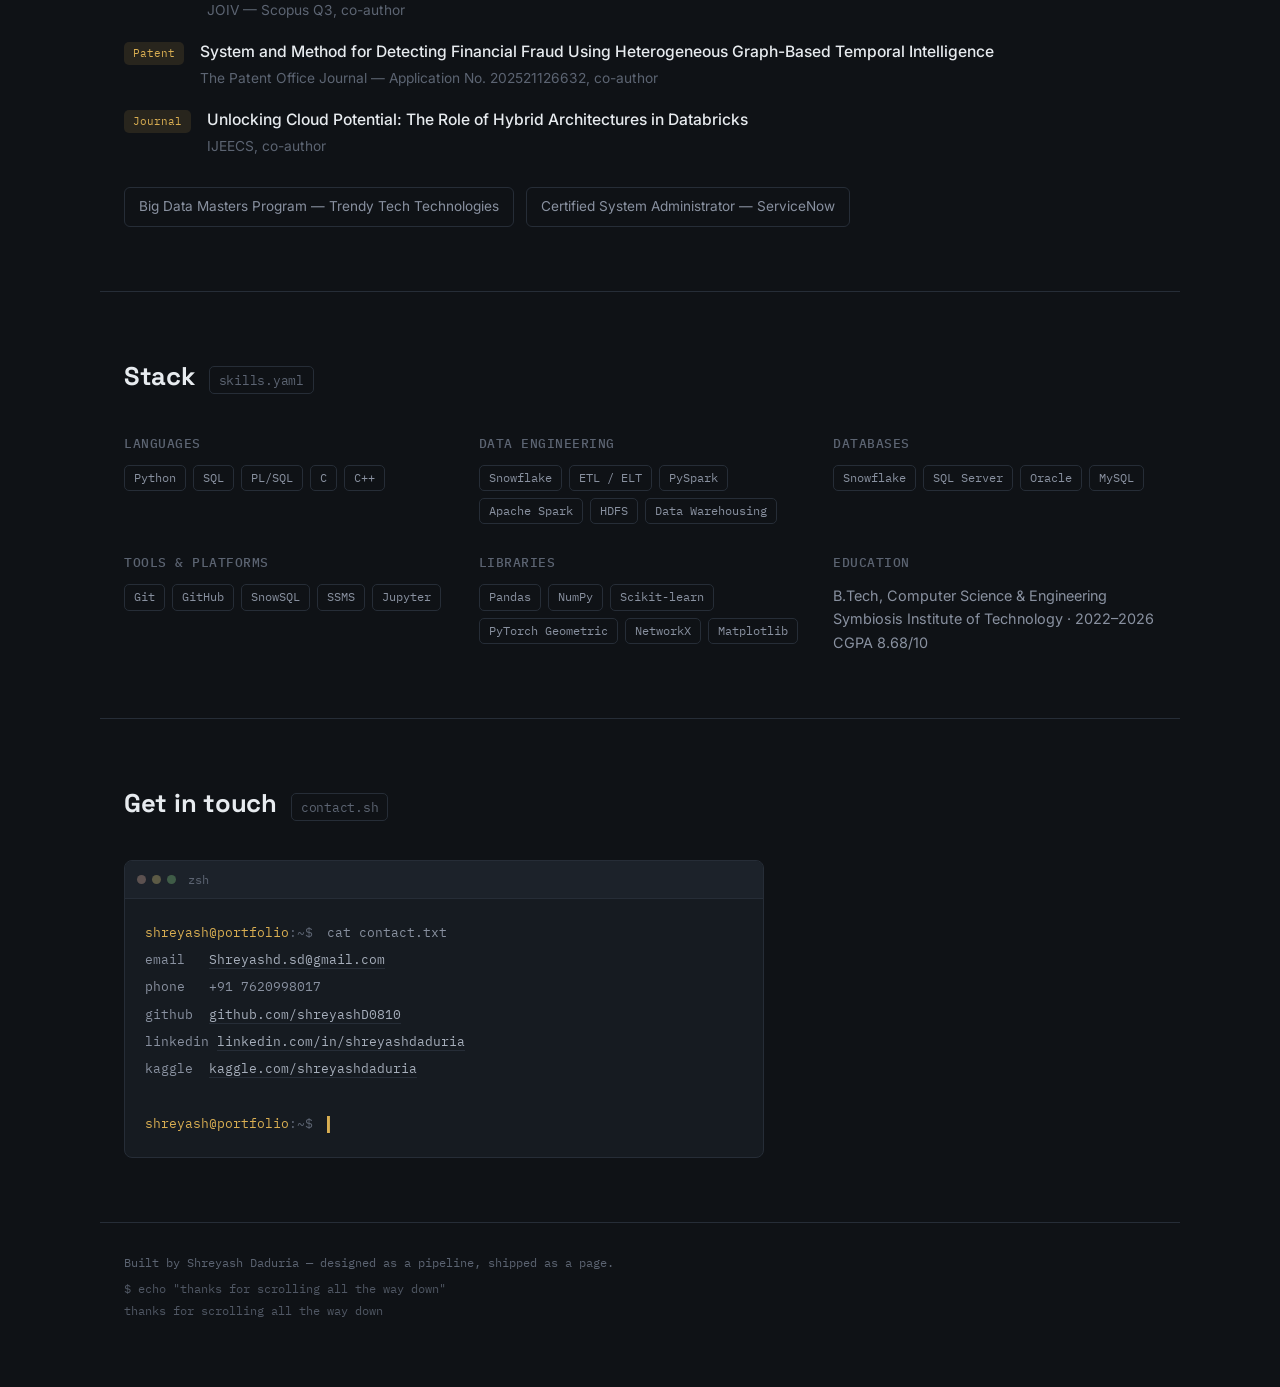
==== commit 5f5d79bc: "Add files via upload" ====
--- a/index.html
+++ b/index.html
@@ -14,6 +14,7 @@
 <body>
 
 <div class="grain"></div>
+<canvas id="bg-canvas" aria-hidden="true"></canvas>
 
 <!-- ================= NAV : IDE tab bar ================= -->
 <header class="tabbar" id="tabbar">
@@ -34,7 +35,6 @@
 
   <!-- ================= HERO ================= -->
   <section class="hero" id="about">
-    <div class="hero-bg" aria-hidden="true"></div>
     <div class="hero-grid">
       <div class="hero-copy">
         <p class="eyebrow">// data engineering &middot; pipelines &middot; cloud</p>
@@ -76,27 +76,6 @@
       </div>
     </div>
   </section>
-
-  <!-- ================= PIPELINE STRIP ================= -->
-  <div class="pipeline-strip-wrap">
-  <p class="pipeline-caption">// what happens to your data the moment it meets me</p>
-  <section class="pipeline-strip" aria-label="How I build a pipeline">
-    <div class="stage stage-bronze">
-      <span class="stage-label">RAW</span>
-      <p>Ingest structured &amp; semi-structured data — CSV, JSON, event streams</p>
-    </div>
-    <div class="stage-arrow"><span class="packet packet-1"></span><span class="packet packet-2"></span>→</div>
-    <div class="stage stage-silver">
-      <span class="stage-label">VALIDATED</span>
-      <p>Clean, deduplicate, enforce schema and business rules</p>
-    </div>
-    <div class="stage-arrow"><span class="packet packet-1"></span><span class="packet packet-2"></span>→</div>
-    <div class="stage stage-gold">
-      <span class="stage-label">CURATED</span>
-      <p>Decision-ready tables, models, and dashboards</p>
-    </div>
-  </section>
-  </div>
 
   <!-- ================= EXPERIENCE ================= -->
   <section class="section" id="experience">
--- a/styles.css
+++ b/styles.css
@@ -82,15 +82,13 @@
 }
 .resume-btn:hover{filter:brightness(1.1);}
 
+/* ============ full-page background network graphic ============ */
+#bg-canvas{
+  position:fixed; inset:0; width:100%; height:100%; z-index:0; pointer-events:none;
+}
+
 /* ============ hero ============ */
-.hero{max-width:var(--maxw); margin:0 auto; padding:76px 24px 40px; position:relative; overflow:hidden;}
-.hero-bg{
-  position:absolute; inset:-40px -24px auto -24px; height:520px; z-index:0; pointer-events:none;
-  background-image:radial-gradient(circle, rgba(217,174,82,0.16) 1px, transparent 1.3px);
-  background-size:26px 26px;
-  -webkit-mask-image:linear-gradient(to bottom, black, transparent 85%);
-  mask-image:linear-gradient(to bottom, black, transparent 85%);
-}
+.hero{max-width:var(--maxw); margin:0 auto; padding:76px 24px 40px; position:relative; overflow:visible;}
 .hero-grid{display:grid; grid-template-columns:1.15fr 0.85fr; gap:56px; align-items:start; position:relative; z-index:1;}
 .status-badge{
   display:inline-flex; align-items:center; gap:8px; font-family:var(--font-mono); font-size:12.5px;
@@ -119,7 +117,12 @@
 .hero-links a{font-family:var(--font-mono); font-size:13px; color:var(--text-muted); text-decoration:none; border-bottom:1px solid transparent;}
 .hero-links a:hover{color:var(--gold); border-bottom-color:var(--gold);}
 
-.hero-panel{display:flex; flex-direction:column; gap:20px;}
+.hero-panel{display:flex; flex-direction:column; gap:20px; position:relative;}
+.hero-panel::before{
+  content:''; position:absolute; top:-60px; right:-60px; width:280px; height:280px; z-index:-1;
+  background:radial-gradient(circle, rgba(217,174,82,0.10), transparent 70%);
+  pointer-events:none;
+}
 .photo-frame{
   border:1px solid var(--border); border-radius:var(--radius); overflow:hidden;
   background:var(--surface);
@@ -155,44 +158,6 @@
 .c-key{color:var(--silver);}
 .c-str{color:var(--bronze);}
 .c-num{color:var(--gold);}
-
-/* ============ pipeline strip (signature element) ============ */
-.pipeline-strip-wrap{max-width:var(--maxw); margin:8px auto 60px; padding:0 24px;}
-.pipeline-caption{
-  font-family:var(--font-mono); font-size:12px; color:var(--text-faint); margin:0 0 14px;
-}
-.pipeline-strip{
-  margin:0; padding:0;
-  display:grid; grid-template-columns:1fr auto 1fr auto 1fr; align-items:stretch; gap:0;
-}
-.stage{
-  border:1px solid var(--border); border-radius:var(--radius); padding:16px 18px;
-  background:var(--surface);
-}
-.stage p{margin:8px 0 0; font-size:12.5px; color:var(--text-muted); line-height:1.5;}
-.stage-label{
-  font-family:var(--font-mono); font-size:11.5px; font-weight:600; letter-spacing:0.06em;
-  padding:3px 8px; border-radius:4px;
-}
-.stage-bronze .stage-label{color:var(--bronze); background:var(--bronze-bg);}
-.stage-silver .stage-label{color:var(--silver); background:var(--silver-bg);}
-.stage-gold .stage-label{color:var(--gold); background:var(--gold-bg);}
-.stage-arrow{
-  position:relative; display:flex; align-items:center; justify-content:center; color:var(--text-faint);
-  font-size:18px; padding:0 10px; overflow:hidden;
-}
-.packet{
-  position:absolute; top:50%; left:-6px; width:5px; height:5px; border-radius:50%;
-  background:var(--gold); transform:translateY(-50%); opacity:0;
-  animation:flow 3.2s linear infinite;
-}
-.packet-2{background:var(--silver); animation-delay:1.6s;}
-@keyframes flow{
-  0%{left:-6px; opacity:0;}
-  8%{opacity:1;}
-  85%{opacity:1;}
-  100%{left:100%; opacity:0;}
-}
 
 /* ============ sections ============ */
 .section{max-width:var(--maxw); margin:0 auto; padding:64px 24px; border-top:1px solid var(--border);}
@@ -334,8 +299,6 @@
 @media (max-width:860px){
   .hero-grid{grid-template-columns:1fr;}
   .hero-panel{order:-1; max-width:340px;}
-  .pipeline-strip{grid-template-columns:1fr; gap:12px;}
-  .stage-arrow{display:none;}
   .project-grid{grid-template-columns:1fr;}
   .skills-grid{grid-template-columns:1fr 1fr;}
   .tabbar-inner{gap:16px;}
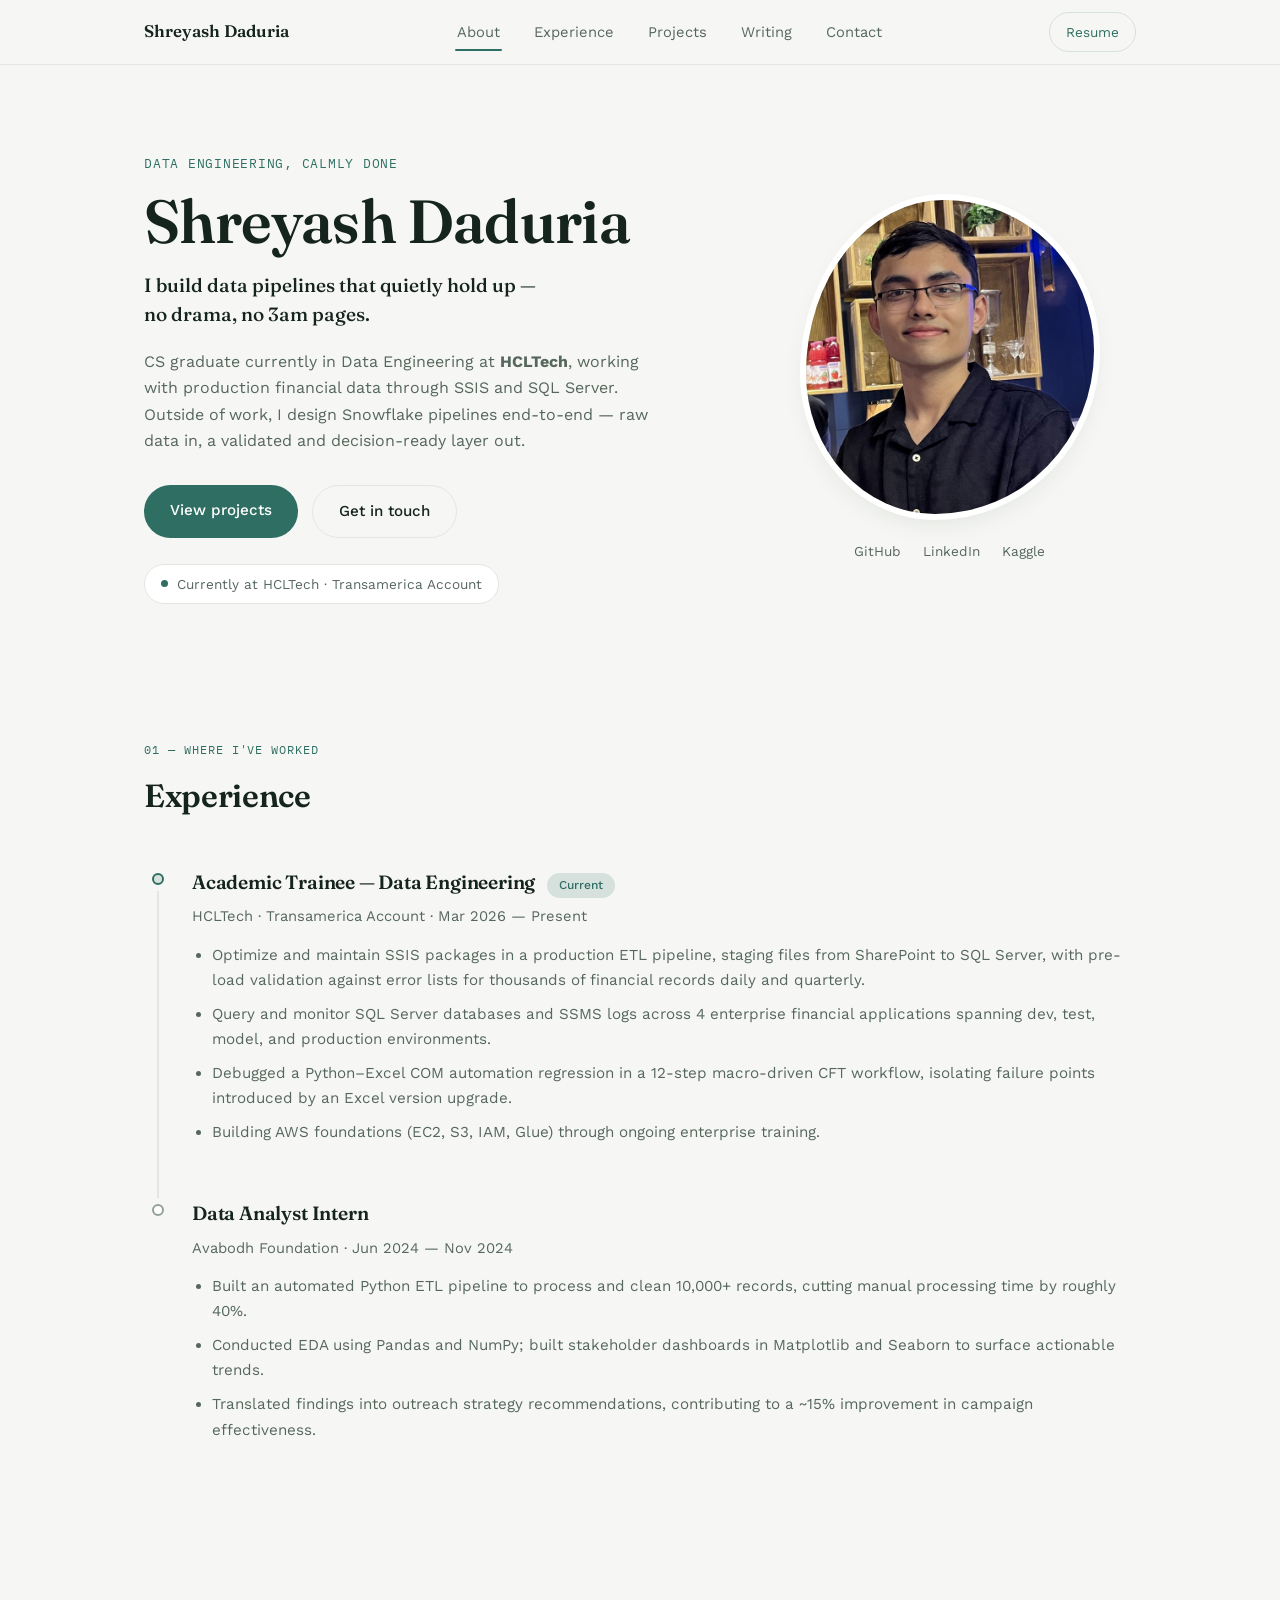
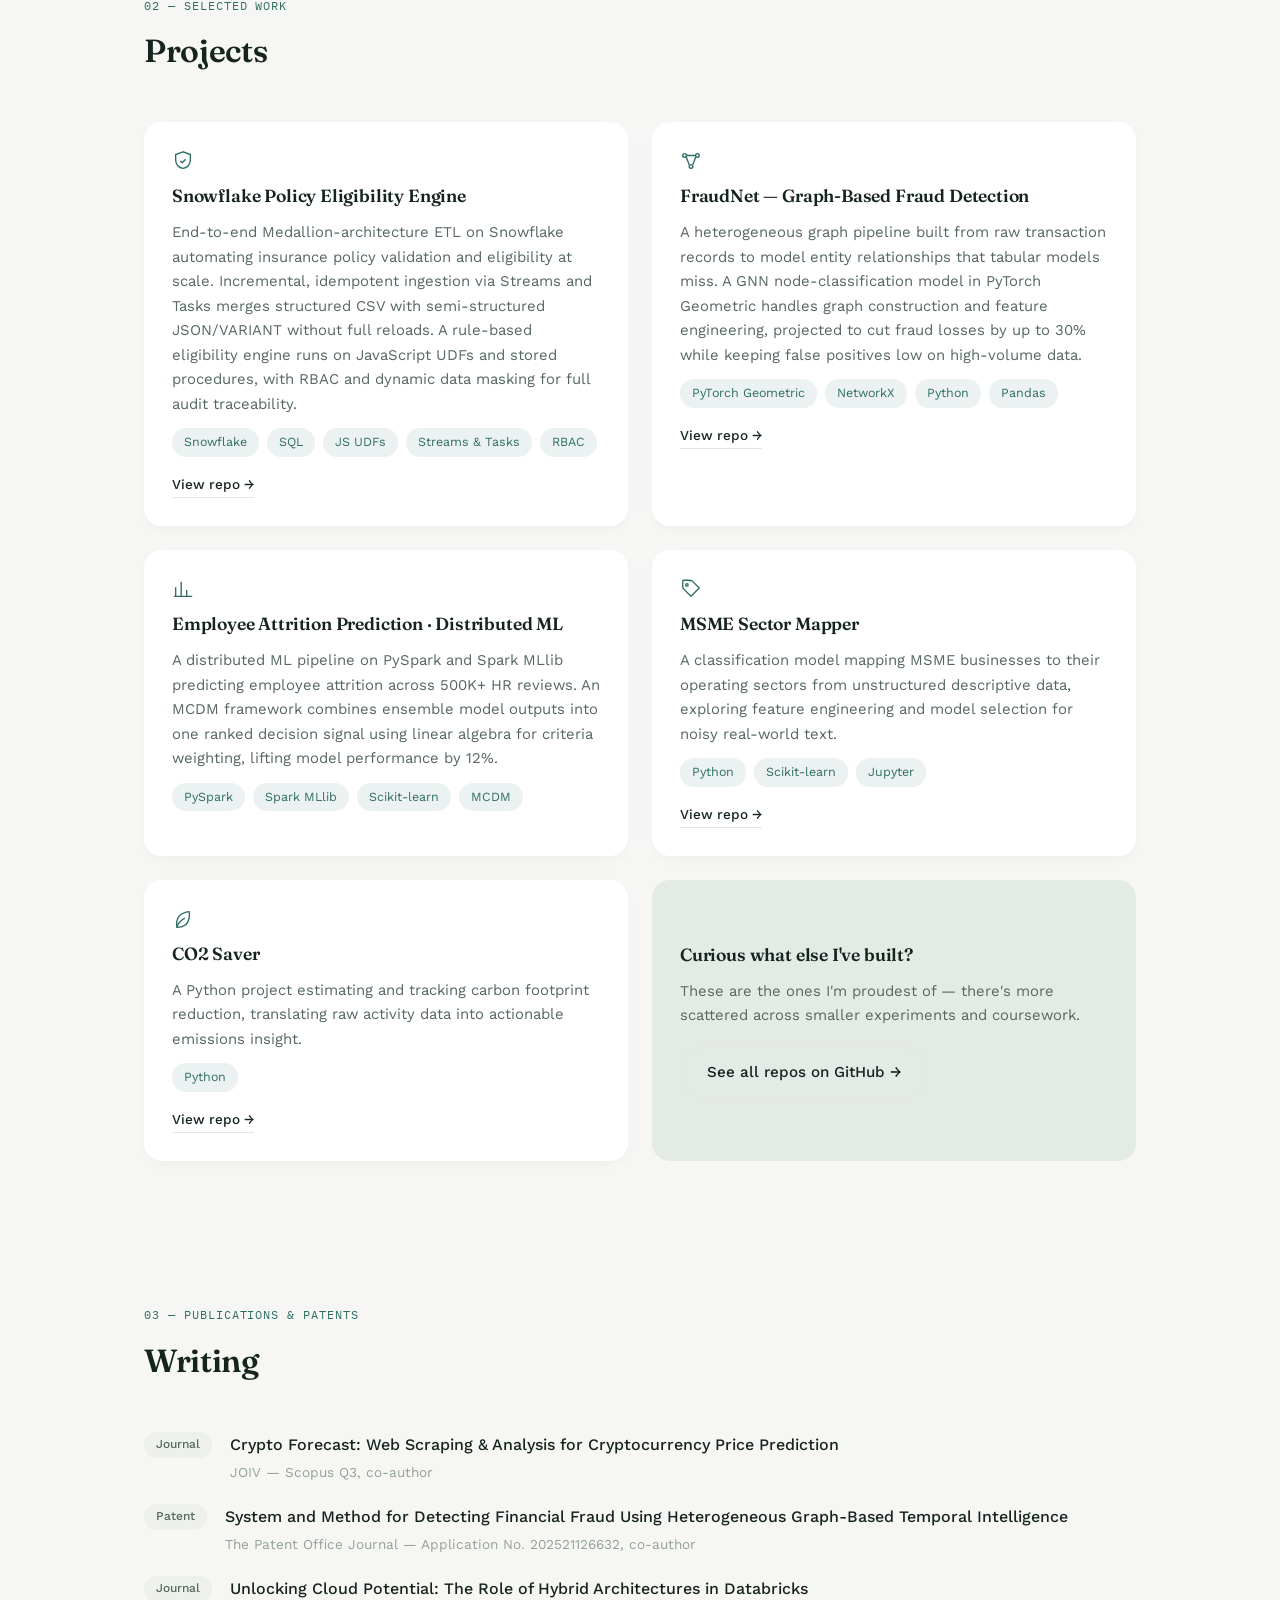
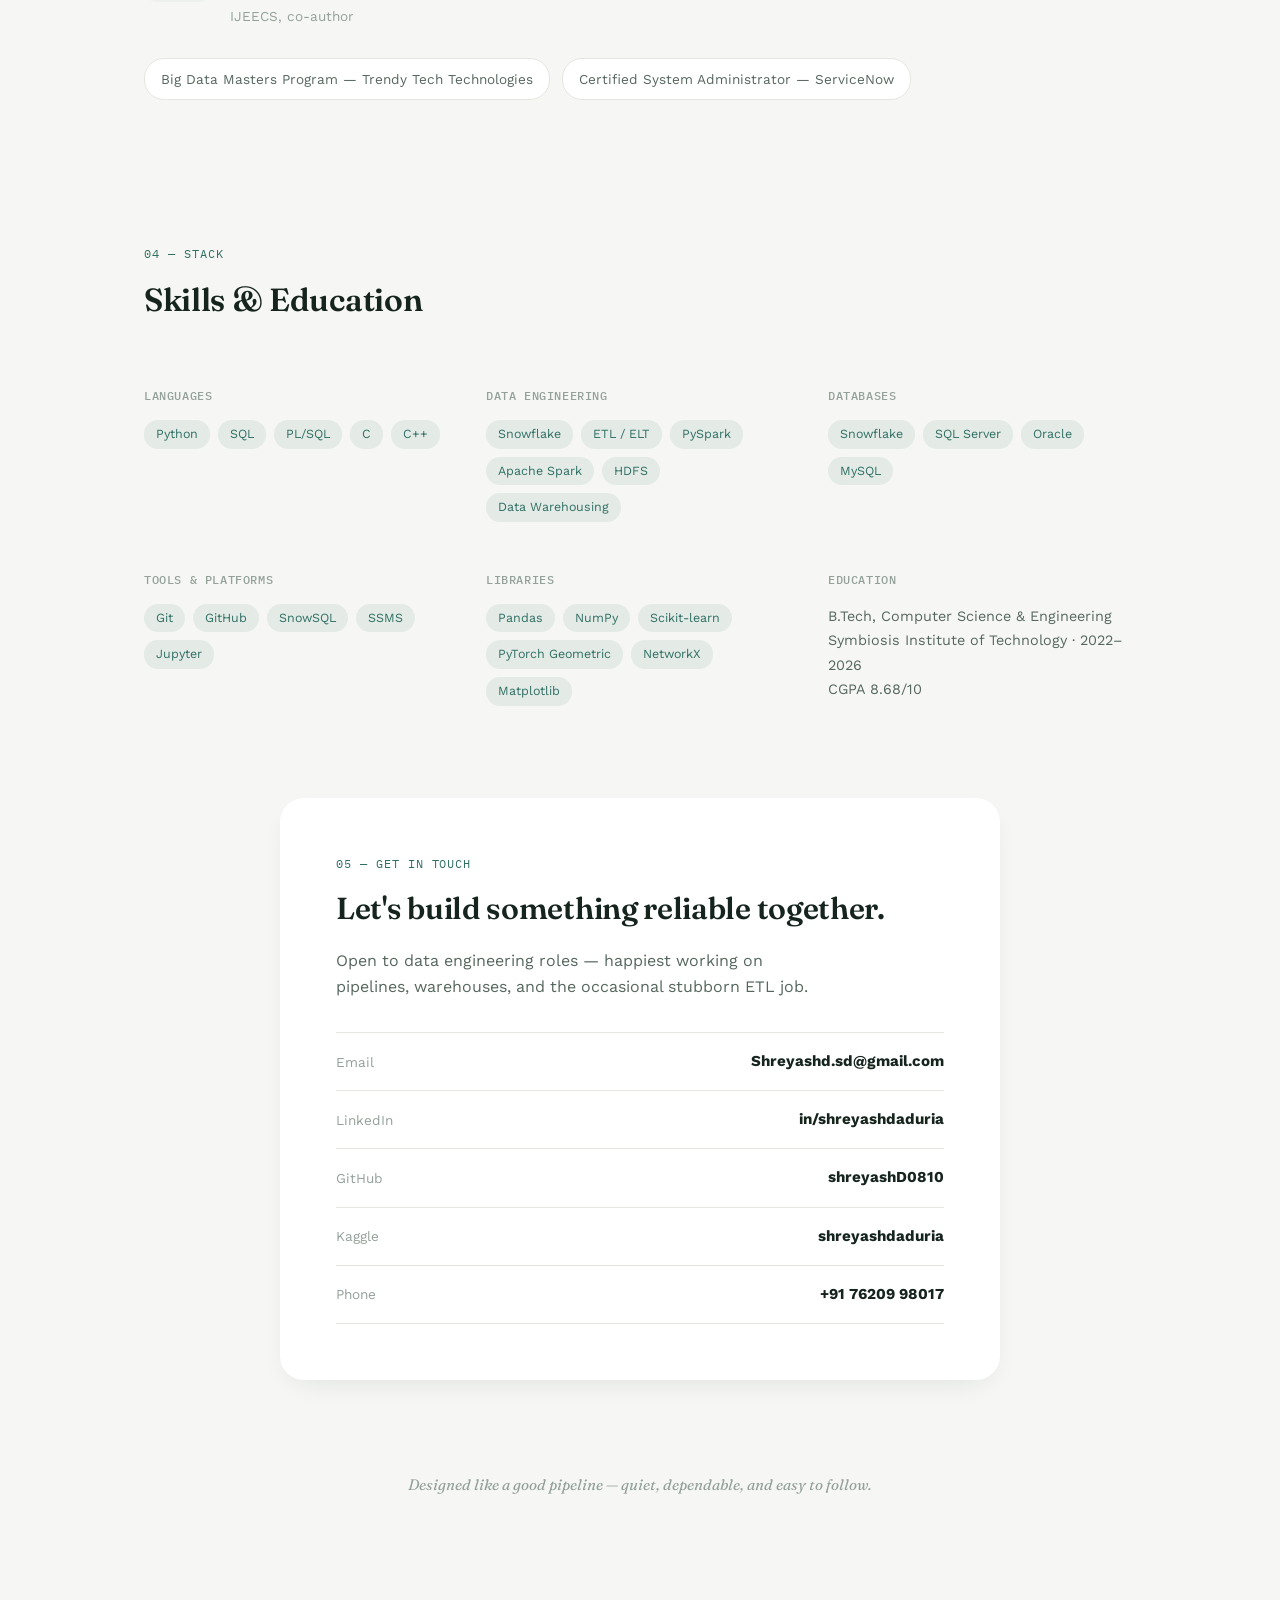
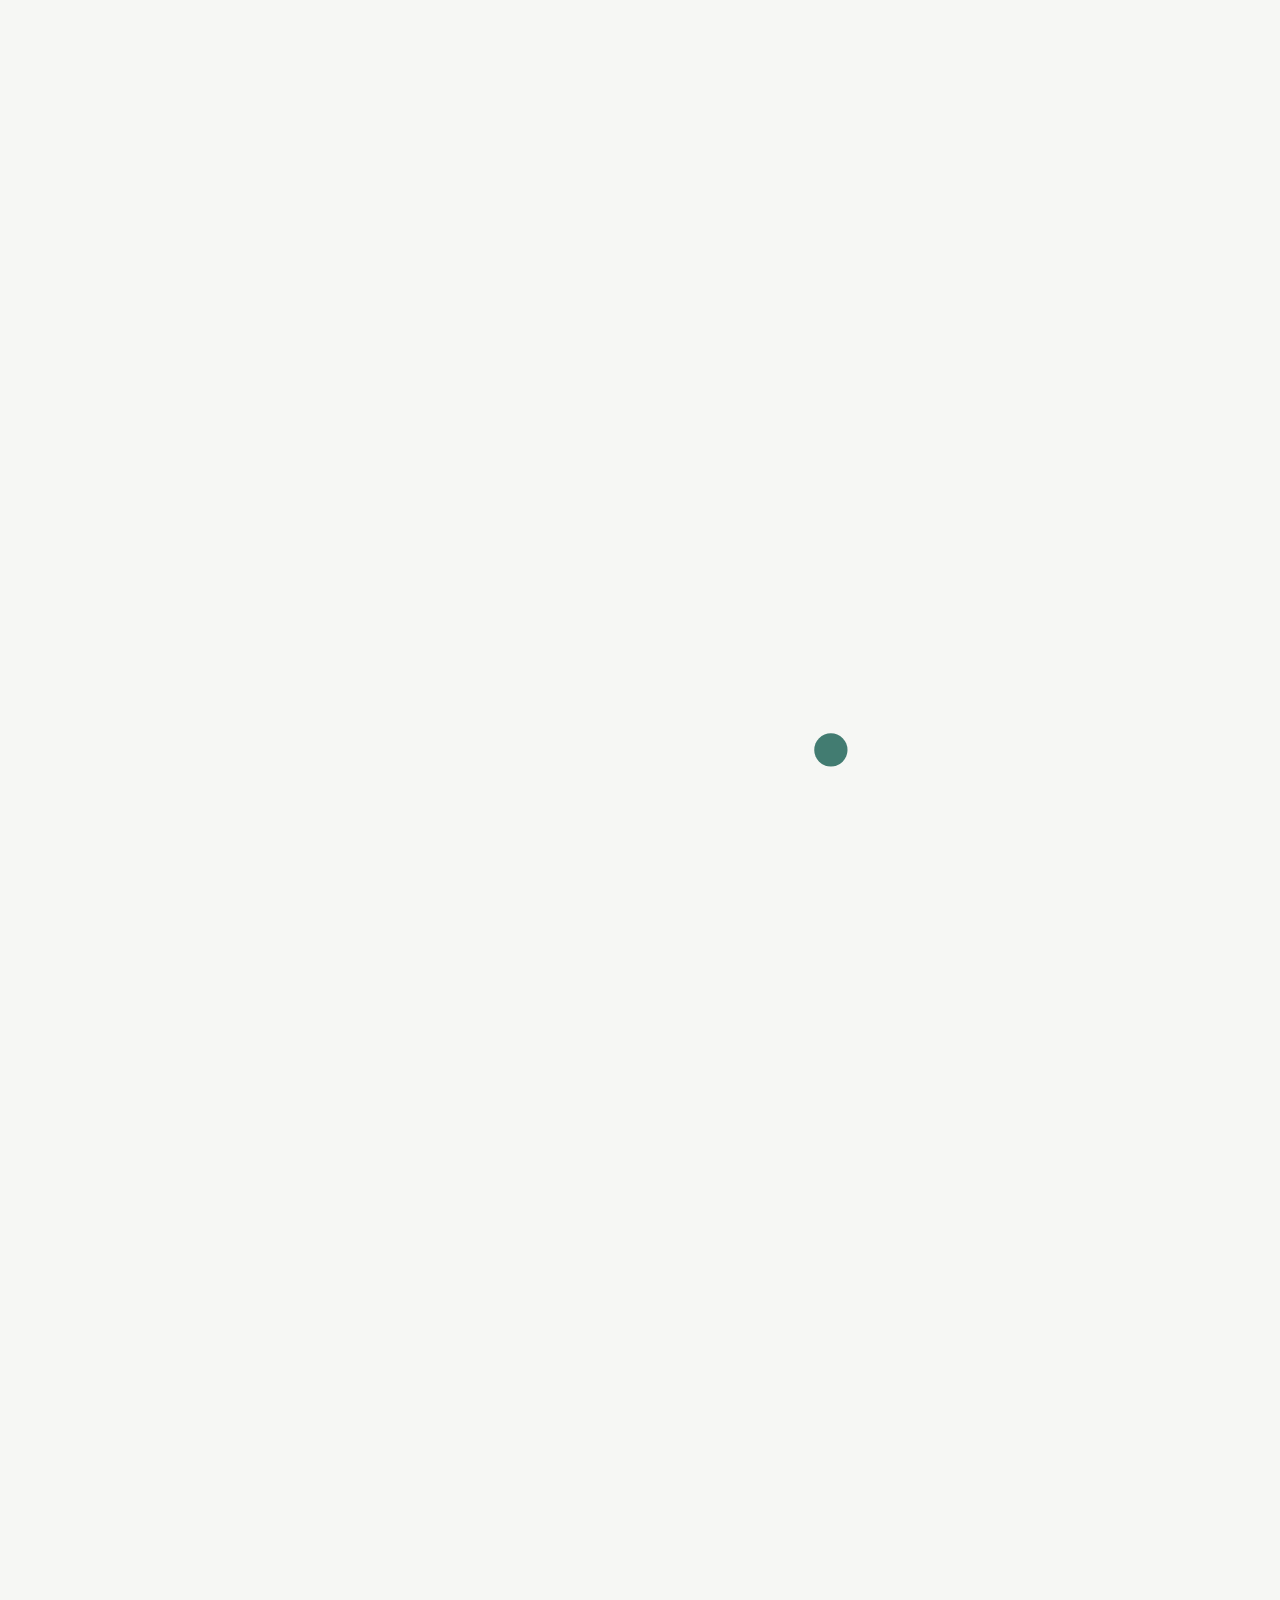
==== commit d9d84e8c: "Add files via upload" ====
--- a/index.html
+++ b/index.html
@@ -4,74 +4,80 @@
 <meta charset="UTF-8">
 <meta name="viewport" content="width=device-width, initial-scale=1.0">
 <title>Shreyash Daduria — Data Engineer</title>
-<meta name="description" content="Shreyash Daduria — Data Engineer building scalable ETL pipelines with Snowflake, PySpark and SQL.">
-<link rel="icon" href="data:image/svg+xml,%3Csvg xmlns='http://www.w3.org/2000/svg' viewBox='0 0 100 100'%3E%3Crect width='100' height='100' rx='20' fill='%230F1216'/%3E%3Ctext x='50' y='66' font-family='monospace' font-size='46' fill='%23D9AE52' text-anchor='middle'%3E%3E_%3C/text%3E%3C/svg%3E">
+<meta name="description" content="Shreyash Daduria — Data Engineer building calm, reliable data pipelines with Snowflake, PySpark and SQL.">
+<link rel="icon" href="data:image/svg+xml,%3Csvg xmlns='http://www.w3.org/2000/svg' viewBox='0 0 100 100'%3E%3Crect width='100' height='100' rx='24' fill='%232F6F63'/%3E%3Ctext x='50' y='68' font-family='serif' font-size='54' fill='%23F6F7F4' text-anchor='middle'%3ES%3C/text%3E%3C/svg%3E">
 <link rel="preconnect" href="https://fonts.googleapis.com">
 <link rel="preconnect" href="https://fonts.gstatic.com" crossorigin>
-<link href="https://fonts.googleapis.com/css2?family=Space+Grotesk:wght@400;500;600;700&family=Inter:wght@400;500;600&family=IBM+Plex+Mono:wght@400;500;600&display=swap" rel="stylesheet">
+<link href="https://fonts.googleapis.com/css2?family=Fraunces:opsz,wght@9..144,400;9..144,500;9..144,600&family=Work+Sans:wght@400;500;600&family=IBM+Plex+Mono:wght@400;500&display=swap" rel="stylesheet">
 <link rel="stylesheet" href="styles.css">
 </head>
 <body>
 
-<div class="grain"></div>
-<canvas id="bg-canvas" aria-hidden="true"></canvas>
-
-<!-- ================= NAV : IDE tab bar ================= -->
-<header class="tabbar" id="tabbar">
-  <div class="tabbar-inner">
-    <span class="tab-brand">~/shreyash</span>
-    <nav class="tabs" aria-label="Primary">
-      <a class="tab active" href="#about"><span class="tab-dot"></span>about<span class="ext">.sql</span></a>
-      <a class="tab" href="#experience">experience<span class="ext">.log</span></a>
-      <a class="tab" href="#projects">projects<span class="ext">/</span></a>
-      <a class="tab" href="#writing">writing<span class="ext">.md</span></a>
-      <a class="tab" href="#contact">contact<span class="ext">.sh</span></a>
+<!-- ambient flowing river spine — decorative, drawn in as you scroll -->
+<div class="river-wrap" aria-hidden="true">
+  <svg class="river-svg" viewBox="0 0 100 2400" preserveAspectRatio="none" xmlns:xlink="http://www.w3.org/1999/xlink">
+    <defs>
+      <linearGradient id="riverGrad" x1="0" y1="0" x2="0" y2="1">
+        <stop offset="0%" stop-color="#2F6F63"/>
+        <stop offset="55%" stop-color="#6F93A8"/>
+        <stop offset="100%" stop-color="#2F6F63"/>
+      </linearGradient>
+    </defs>
+    <path id="riverPath" d="M78,0 C40,120 100,240 62,360 C24,480 100,600 62,720 C24,840 100,960 62,1080 C24,1200 100,1320 62,1440 C24,1560 100,1680 62,1800 C24,1920 100,2040 62,2160 C24,2280 100,2340 62,2400"
+      fill="none" stroke="url(#riverGrad)" stroke-width="0.6" stroke-linecap="round"/>
+    <circle r="1.3" fill="#2F6F63" opacity="0.9">
+      <animateMotion dur="16s" repeatCount="indefinite">
+        <mpath href="#riverPath" xlink:href="#riverPath"/>
+      </animateMotion>
+    </circle>
+  </svg>
+</div>
+
+<!-- ================= NAV ================= -->
+<header class="nav" id="nav">
+  <div class="nav-inner">
+    <a class="wordmark" href="#top">Shreyash Daduria</a>
+    <nav class="nav-links" aria-label="Primary">
+      <a href="#about">About</a>
+      <a href="#experience">Experience</a>
+      <a href="#projects">Projects</a>
+      <a href="#writing">Writing</a>
+      <a href="#contact">Contact</a>
+      <span class="nav-pill" id="navPill" aria-hidden="true"></span>
     </nav>
-    <a class="resume-btn" href="Shreyash_Daduria_Resume.pdf" download>↓ resume</a>
+    <a class="nav-resume" href="Shreyash_Daduria_Resume.pdf" download>Resume</a>
   </div>
 </header>
 
-<main>
+<main id="top">
 
   <!-- ================= HERO ================= -->
   <section class="hero" id="about">
     <div class="hero-grid">
-      <div class="hero-copy">
-        <p class="eyebrow">// data engineering &middot; pipelines &middot; cloud</p>
-        <h1>Shreyash Daduria</h1>
-        <p class="role">Data Engineer, building pipelines that hold up<br> at scale.</p>
-        <p class="status-badge" id="statusBadge"><span class="status-dot"></span><span id="statusText">status: pipelines green, coffee low</span></p>
-        <p class="lede">CS graduate currently in Data Engineering at <strong>HCLTech</strong>, moving
-          production financial data through SSIS and SQL Server every day. Outside of work I design
-          Snowflake pipelines end-to-end &mdash; from raw ingestion to a validated, decision-ready layer.</p>
+      <div class="hero-copy reveal">
+        <p class="eyebrow">Data engineering, calmly done</p>
+        <h1>Shreyash&nbsp;Daduria</h1>
+        <p class="role">I build data pipelines that quietly hold up — <br class="br-desktop">no drama, no 3am pages.</p>
+        <p class="lede">CS graduate currently in Data Engineering at <strong>HCLTech</strong>, working with
+          production financial data through SSIS and SQL Server. Outside of work, I design Snowflake pipelines
+          end-to-end — raw data in, a validated and decision-ready layer out.</p>
+
         <div class="hero-actions">
           <a href="#projects" class="btn btn-primary">View projects</a>
           <a href="#contact" class="btn btn-ghost">Get in touch</a>
         </div>
+
+        <p class="currently-pill"><span class="pill-dot"></span>Currently at HCLTech · Transamerica Account</p>
+      </div>
+
+      <div class="hero-visual reveal">
+        <div class="portrait-blob">
+          <img src="assets/profile.jpg" alt="Portrait of Shreyash Daduria">
+        </div>
         <div class="hero-links">
-          <a href="https://github.com/shreyashD0810" target="_blank" rel="noopener">GitHub ↗</a>
-          <a href="https://www.linkedin.com/in/shreyashdaduria/" target="_blank" rel="noopener">LinkedIn ↗</a>
-          <a href="https://www.kaggle.com/shreyashdaduria" target="_blank" rel="noopener">Kaggle ↗</a>
-        </div>
-      </div>
-
-      <div class="hero-panel">
-        <div class="photo-frame">
-          <img src="assets/profile.jpg" alt="Portrait of Shreyash Daduria" />
-        </div>
-        <div class="config-card" role="img" aria-label="Profile summary rendered as a config file">
-          <button class="config-titlebar" id="configDots" type="button" aria-label="Click to run profile.json again"><span></span><span></span><span></span><p>profile.json</p></button>
-          <pre class="config-body"><span class="c-brace">{</span>
-  <span class="c-key">"role"</span>: <span class="c-str">"Data Engineer"</span>,
-  <span class="c-key">"currently"</span>: <span class="c-str">"HCLTech · Transamerica"</span>,
-  <span class="c-key">"stack"</span>: [<span class="c-str">"Snowflake"</span>, <span class="c-str">"PySpark"</span>, <span class="c-str">"SQL"</span>],
-  <span class="c-key">"education"</span>: <span class="c-str">"B.Tech CSE, Symbiosis"</span>,
-  <span class="c-key">"cgpa"</span>: <span class="c-num">8.68</span>,
-  <span class="c-key">"publications"</span>: <span class="c-num">2</span>,
-  <span class="c-key">"patents_filed"</span>: <span class="c-num">1</span>,
-  <span class="c-key">"status"</span>: <span class="c-str" id="jsonStatus">"open_to_data_engineering_roles"</span>
-<span class="c-brace">}</span></pre>
-          <p class="titlebar-hint">psst — click the dots</p>
+          <a href="https://github.com/shreyashD0810" target="_blank" rel="noopener">GitHub</a>
+          <a href="https://www.linkedin.com/in/shreyashdaduria/" target="_blank" rel="noopener">LinkedIn</a>
+          <a href="https://www.kaggle.com/shreyashdaduria" target="_blank" rel="noopener">Kaggle</a>
         </div>
       </div>
     </div>
@@ -79,163 +85,140 @@
 
   <!-- ================= EXPERIENCE ================= -->
   <section class="section" id="experience">
-    <h2><span class="section-tag">experience.log</span>Work Experience</h2>
-
-    <div class="log">
-      <article class="log-entry">
-        <div class="log-meta">
-          <span class="commit-hash">a3f9c2e</span>
-          <span class="log-time">2026.03 → present</span>
-          <span class="tier-badge tier-gold">HEAD</span>
-        </div>
-        <h3>Academic Trainee — Data Engineering</h3>
-        <p class="log-org">HCLTech · Transamerica Account</p>
-        <ul>
-          <li>Optimized and maintained SSIS packages in a production ETL pipeline, staging files from SharePoint to SQL Server, running pre-load validation against error lists for thousands of financial records daily and quarterly.</li>
-          <li>Queried and monitored SQL Server databases and SSMS logs across 4 enterprise financial applications spanning dev, test, model, and production environments.</li>
-          <li>Debugged a Python–Excel COM automation regression in a 12-step macro-driven CFT workflow, isolating failure points introduced by an Excel version upgrade.</li>
-          <li>Building AWS foundations (EC2, S3, IAM, Glue) through ongoing enterprise training.</li>
-        </ul>
-      </article>
-
-      <article class="log-entry">
-        <div class="log-meta">
-          <span class="commit-hash">7c1e0b4</span>
-          <span class="log-time">2024.06 → 2024.11</span>
-        </div>
-        <h3>Data Analyst Intern</h3>
-        <p class="log-org">Avabodh Foundation</p>
-        <ul>
-          <li>Built an automated Python ETL pipeline to process and clean 10,000+ records, cutting manual processing time by ~40%.</li>
-          <li>Conducted EDA using Pandas and NumPy; built stakeholder dashboards in Matplotlib and Seaborn to surface actionable trends.</li>
-          <li>Translated findings into outreach strategy recommendations, contributing to a ~15% improvement in campaign effectiveness.</li>
-        </ul>
-      </article>
-    </div>
-    <p class="log-footer">$ git log --oneline --before=2024.06 <span class="text-dim">→ (older internships, hackathons, and one very long semester squashed into this commit)</span></p>
+    <p class="section-eyebrow reveal">01 — Where I've worked</p>
+    <h2 class="reveal">Experience</h2>
+
+    <div class="timeline">
+      <article class="timeline-item reveal">
+        <div class="timeline-marker"><span class="marker-dot marker-current"></span></div>
+        <div class="timeline-body">
+          <div class="timeline-head">
+            <h3>Academic Trainee — Data Engineering</h3>
+            <span class="soft-pill soft-pill-current">Current</span>
+          </div>
+          <p class="timeline-org">HCLTech · Transamerica Account &middot; Mar 2026 — Present</p>
+          <ul>
+            <li>Optimize and maintain SSIS packages in a production ETL pipeline, staging files from SharePoint to SQL Server, with pre-load validation against error lists for thousands of financial records daily and quarterly.</li>
+            <li>Query and monitor SQL Server databases and SSMS logs across 4 enterprise financial applications spanning dev, test, model, and production environments.</li>
+            <li>Debugged a Python–Excel COM automation regression in a 12-step macro-driven CFT workflow, isolating failure points introduced by an Excel version upgrade.</li>
+            <li>Building AWS foundations (EC2, S3, IAM, Glue) through ongoing enterprise training.</li>
+          </ul>
+        </div>
+      </article>
+
+      <article class="timeline-item reveal">
+        <div class="timeline-marker"><span class="marker-dot"></span></div>
+        <div class="timeline-body">
+          <h3>Data Analyst Intern</h3>
+          <p class="timeline-org">Avabodh Foundation &middot; Jun 2024 — Nov 2024</p>
+          <ul>
+            <li>Built an automated Python ETL pipeline to process and clean 10,000+ records, cutting manual processing time by roughly 40%.</li>
+            <li>Conducted EDA using Pandas and NumPy; built stakeholder dashboards in Matplotlib and Seaborn to surface actionable trends.</li>
+            <li>Translated findings into outreach strategy recommendations, contributing to a ~15% improvement in campaign effectiveness.</li>
+          </ul>
+        </div>
+      </article>
+    </div>
   </section>
 
   <!-- ================= PROJECTS ================= -->
   <section class="section" id="projects">
-    <h2><span class="section-tag">projects/</span>Selected Projects</h2>
+    <p class="section-eyebrow reveal">02 — Selected work</p>
+    <h2 class="reveal">Projects</h2>
 
     <div class="project-grid">
 
-      <article class="project-card">
-        <div class="project-head">
-          <div class="project-title"><svg class="project-icon" viewBox="0 0 24 24" fill="none" stroke="currentColor" stroke-width="1.6"><path d="M12 2 4 5v6c0 5 3.4 8.7 8 9 4.6-.3 8-4 8-9V5l-8-3Z"/><path d="m9 12 2 2 4-4"/></svg><h3>Snowflake Policy Eligibility Engine</h3></div>
-          <a href="https://github.com/shreyashD0810/Policy-Eligibility-Engine" target="_blank" rel="noopener" class="repo-link">repo ↗</a>
-        </div>
-        <div class="stage-tags">
-          <span class="tier-badge tier-bronze">RAW</span>
-          <span class="tier-badge tier-silver">VALIDATED</span>
-          <span class="tier-badge tier-gold">CURATED</span>
-        </div>
+      <article class="project-card reveal">
+        <svg class="project-icon" viewBox="0 0 24 24" fill="none" stroke="currentColor" stroke-width="1.5"><path d="M12 2 4 5v6c0 5 3.4 8.7 8 9 4.6-.3 8-4 8-9V5l-8-3Z"/><path d="m9 12 2 2 4-4"/></svg>
+        <h3>Snowflake Policy Eligibility Engine</h3>
         <p>End-to-end Medallion-architecture ETL on Snowflake automating insurance policy validation and eligibility
           at scale. Incremental, idempotent ingestion via Streams and Tasks merges structured CSV with
-          semi-structured JSON/VARIANT without full reloads. A rule-based eligibility engine runs on JavaScript UDFs
-          and stored procedures; RBAC and dynamic data masking enforce least-privilege access with full audit
-          traceability.</p>
+          semi-structured JSON/VARIANT without full reloads. A rule-based eligibility engine runs on JavaScript
+          UDFs and stored procedures, with RBAC and dynamic data masking for full audit traceability.</p>
         <div class="tag-row">
-          <span class="tag">Snowflake</span><span class="tag">SQL</span><span class="tag">JavaScript UDFs</span>
-          <span class="tag">Streams &amp; Tasks</span><span class="tag">RBAC</span>
-        </div>
-      </article>
-
-      <article class="project-card">
-        <div class="project-head">
-          <div class="project-title"><svg class="project-icon" viewBox="0 0 24 24" fill="none" stroke="currentColor" stroke-width="1.6"><circle cx="5" cy="6" r="2.2"/><circle cx="19" cy="6" r="2.2"/><circle cx="12" cy="18" r="2.2"/><path d="M6.8 7.4 10 16M17.2 7.4 14 16M7.2 6h9.6"/></svg><h3>FraudNet — Graph-Based Fraud Detection</h3></div>
-          <a href="https://github.com/shreyashD0810/FraudNet-GNN-based-fraud-detection-system" target="_blank" rel="noopener" class="repo-link">repo ↗</a>
-        </div>
-        <p>A heterogeneous graph pipeline built from raw transaction records to model the entity relationships
+          <span class="chip">Snowflake</span><span class="chip">SQL</span><span class="chip">JS UDFs</span>
+          <span class="chip">Streams &amp; Tasks</span><span class="chip">RBAC</span>
+        </div>
+        <a class="repo-link" href="https://github.com/shreyashD0810/Policy-Eligibility-Engine" target="_blank" rel="noopener">View repo →</a>
+      </article>
+
+      <article class="project-card reveal">
+        <svg class="project-icon" viewBox="0 0 24 24" fill="none" stroke="currentColor" stroke-width="1.5"><circle cx="5" cy="6" r="2"/><circle cx="19" cy="6" r="2"/><circle cx="12" cy="18" r="2"/><path d="M6.7 7.3 10 16M17.3 7.3 14 16M7 6h10"/></svg>
+        <h3>FraudNet — Graph-Based Fraud Detection</h3>
+        <p>A heterogeneous graph pipeline built from raw transaction records to model entity relationships that
           tabular models miss. A GNN node-classification model in PyTorch Geometric handles graph construction and
-          feature engineering to surface fraudulent patterns, projected to cut fraud losses by up to 30% while
-          keeping false positives low on high-volume data.</p>
+          feature engineering, projected to cut fraud losses by up to 30% while keeping false positives low on
+          high-volume data.</p>
         <div class="tag-row">
-          <span class="tag">PyTorch Geometric</span><span class="tag">NetworkX</span><span class="tag">Python</span>
-          <span class="tag">Pandas</span>
-        </div>
-      </article>
-
-      <article class="project-card">
-        <div class="project-head">
-          <div class="project-title"><svg class="project-icon" viewBox="0 0 24 24" fill="none" stroke="currentColor" stroke-width="1.6"><path d="M4 20V10M10 20V4M16 20v-7M22 20H2"/></svg><h3>Employee Attrition Prediction · Distributed ML</h3></div>
-        </div>
+          <span class="chip">PyTorch Geometric</span><span class="chip">NetworkX</span><span class="chip">Python</span>
+          <span class="chip">Pandas</span>
+        </div>
+        <a class="repo-link" href="https://github.com/shreyashD0810/FraudNet-GNN-based-fraud-detection-system" target="_blank" rel="noopener">View repo →</a>
+      </article>
+
+      <article class="project-card reveal">
+        <svg class="project-icon" viewBox="0 0 24 24" fill="none" stroke="currentColor" stroke-width="1.5"><path d="M4 20V10M10 20V4M16 20v-7M22 20H2"/></svg>
+        <h3>Employee Attrition Prediction · Distributed ML</h3>
         <p>A distributed ML pipeline on PySpark and Spark MLlib predicting employee attrition across 500K+ HR
           reviews. An MCDM framework combines ensemble model outputs into one ranked decision signal using linear
           algebra for criteria weighting, lifting model performance by 12%.</p>
         <div class="tag-row">
-          <span class="tag">PySpark</span><span class="tag">Spark MLlib</span><span class="tag">Scikit-learn</span>
-          <span class="tag">MCDM</span>
-        </div>
-      </article>
-
-      <article class="project-card">
-        <div class="project-head">
-          <div class="project-title"><svg class="project-icon" viewBox="0 0 24 24" fill="none" stroke="currentColor" stroke-width="1.6"><path d="M12.6 2.6 21 11l-9 9-8.4-8.4a2 2 0 0 1-.6-1.4V3.4A.9.9 0 0 1 3.9 2.5h6.3c.5 0 1 .2 1.4.6Z"/><circle cx="7.5" cy="7.5" r="1.4"/></svg><h3>MSME Sector Mapper</h3></div>
-          <a href="https://github.com/shreyashD0810/MSME-Sector-Mapper-ML-CA" target="_blank" rel="noopener" class="repo-link">repo ↗</a>
-        </div>
+          <span class="chip">PySpark</span><span class="chip">Spark MLlib</span><span class="chip">Scikit-learn</span>
+          <span class="chip">MCDM</span>
+        </div>
+      </article>
+
+      <article class="project-card reveal">
+        <svg class="project-icon" viewBox="0 0 24 24" fill="none" stroke="currentColor" stroke-width="1.5"><path d="M12.6 2.6 21 11l-9 9-8.4-8.4a2 2 0 0 1-.6-1.4V3.4A.9.9 0 0 1 3.9 2.5h6.3c.5 0 1 .2 1.4.6Z"/><circle cx="7.5" cy="7.5" r="1.3"/></svg>
+        <h3>MSME Sector Mapper</h3>
         <p>A classification model mapping MSME businesses to their operating sectors from unstructured descriptive
           data, exploring feature engineering and model selection for noisy real-world text.</p>
         <div class="tag-row">
-          <span class="tag">Python</span><span class="tag">Scikit-learn</span><span class="tag">Jupyter</span>
-        </div>
-      </article>
-
-      <article class="project-card">
-        <div class="project-head">
-          <div class="project-title"><svg class="project-icon" viewBox="0 0 24 24" fill="none" stroke="currentColor" stroke-width="1.6"><path d="M5 21c9 0 14-5 14-14 0-1-.1-2-.3-3C10 5 5 9 5 18c0 1 0 2 .2 3Z"/><path d="M5 21c2-5 5-8 9-10"/></svg><h3>CO2 Saver</h3></div>
-          <a href="https://github.com/shreyashD0810/CO2_Saver" target="_blank" rel="noopener" class="repo-link">repo ↗</a>
-        </div>
+          <span class="chip">Python</span><span class="chip">Scikit-learn</span><span class="chip">Jupyter</span>
+        </div>
+        <a class="repo-link" href="https://github.com/shreyashD0810/MSME-Sector-Mapper-ML-CA" target="_blank" rel="noopener">View repo →</a>
+      </article>
+
+      <article class="project-card reveal">
+        <svg class="project-icon" viewBox="0 0 24 24" fill="none" stroke="currentColor" stroke-width="1.5"><path d="M5 21c9 0 14-5 14-14 0-1-.1-2-.3-3C10 5 5 9 5 18c0 1 0 2 .2 3Z"/><path d="M5 21c2-5 5-8 9-10"/></svg>
+        <h3>CO2 Saver</h3>
         <p>A Python project estimating and tracking carbon footprint reduction, translating raw activity data into
           actionable emissions insight.</p>
-        <div class="tag-row">
-          <span class="tag" title="it's mostly pandas.groupby(), don't tell anyone">Python</span>
-        </div>
-      </article>
-
-      <article class="project-card wide-card">
-        <div class="neofetch">
-          <pre class="neofetch-art" aria-hidden="true">   ___
-  /   \    <span class="nf-accent">shreyash@github</span>
- | o o |   -----------------
-  \_-_/    <span class="nf-key">OS:</span> Debugger Brain OS
-  /| |\    <span class="nf-key">Shell:</span> zsh (95% typos)
- //   \\\  <span class="nf-key">Uptime:</span> 3 internships, 1 patent
-           <span class="nf-key">Fuel:</span> coffee:SQL ratio 1:4
-           <span class="nf-key">Bugs fixed:</span> most of them, eventually</pre>
-          <div class="heatmap-block">
-            <p class="heatmap-title">activity — commits, allegedly</p>
-            <div class="heatmap-grid" id="heatmapGrid" aria-hidden="true"></div>
-            <p class="heatmap-caption">quietly consistent, unlike my sleep schedule</p>
-          </div>
-        </div>
-        <a class="btn btn-ghost more-repos-btn" href="https://github.com/shreyashD0810?tab=repositories" target="_blank" rel="noopener">See all repos on GitHub ↗</a>
-      </article>
-
-    </div>
-  </section>
-
-  <!-- ================= WRITING / PUBLICATIONS ================= -->
+        <div class="tag-row"><span class="chip">Python</span></div>
+        <a class="repo-link" href="https://github.com/shreyashD0810/CO2_Saver" target="_blank" rel="noopener">View repo →</a>
+      </article>
+
+      <article class="project-card cta-card reveal">
+        <h3>Curious what else I've built?</h3>
+        <p>These are the ones I'm proudest of — there's more scattered across smaller experiments and coursework.</p>
+        <a class="btn btn-ghost" href="https://github.com/shreyashD0810?tab=repositories" target="_blank" rel="noopener">See all repos on GitHub →</a>
+      </article>
+
+    </div>
+  </section>
+
+  <!-- ================= WRITING ================= -->
   <section class="section" id="writing">
-    <h2><span class="section-tag">writing.md</span>Publications &amp; Patents</h2>
-    <ul class="pub-list">
+    <p class="section-eyebrow reveal">03 — Publications &amp; patents</p>
+    <h2 class="reveal">Writing</h2>
+
+    <ul class="pub-list reveal">
       <li>
-        <span class="pub-kind">Journal</span>
+        <span class="soft-pill">Journal</span>
         <div>
           <p class="pub-title">Crypto Forecast: Web Scraping &amp; Analysis for Cryptocurrency Price Prediction</p>
           <p class="pub-venue">JOIV — Scopus Q3, co-author</p>
         </div>
       </li>
       <li>
-        <span class="pub-kind">Patent</span>
+        <span class="soft-pill">Patent</span>
         <div>
           <p class="pub-title">System and Method for Detecting Financial Fraud Using Heterogeneous Graph-Based Temporal Intelligence</p>
           <p class="pub-venue">The Patent Office Journal — Application No. 202521126632, co-author</p>
         </div>
       </li>
       <li>
-        <span class="pub-kind">Journal</span>
+        <span class="soft-pill">Journal</span>
         <div>
           <p class="pub-title">Unlocking Cloud Potential: The Role of Hybrid Architectures in Databricks</p>
           <p class="pub-venue">IJEECS, co-author</p>
@@ -243,37 +226,39 @@
       </li>
     </ul>
 
-    <div class="cert-row">
-      <span class="cert">Big Data Masters Program — Trendy Tech Technologies</span>
-      <span class="cert">Certified System Administrator — ServiceNow</span>
+    <div class="cert-row reveal">
+      <span class="cert-chip">Big Data Masters Program — Trendy Tech Technologies</span>
+      <span class="cert-chip">Certified System Administrator — ServiceNow</span>
     </div>
   </section>
 
   <!-- ================= SKILLS ================= -->
   <section class="section" id="skills">
-    <h2><span class="section-tag">skills.yaml</span>Stack</h2>
+    <p class="section-eyebrow reveal">04 — Stack</p>
+    <h2 class="reveal">Skills &amp; Education</h2>
+
     <div class="skills-grid">
-      <div class="skill-group">
+      <div class="skill-group reveal">
         <h4>Languages</h4>
-        <div class="tag-row"><span class="tag">Python</span><span class="tag" title="my actual love language">SQL</span><span class="tag">PL/SQL</span><span class="tag">C</span><span class="tag">C++</span></div>
-      </div>
-      <div class="skill-group">
+        <div class="tag-row"><span class="chip">Python</span><span class="chip">SQL</span><span class="chip">PL/SQL</span><span class="chip">C</span><span class="chip">C++</span></div>
+      </div>
+      <div class="skill-group reveal">
         <h4>Data Engineering</h4>
-        <div class="tag-row"><span class="tag" title="cold storage, warm feelings">Snowflake</span><span class="tag">ETL / ELT</span><span class="tag">PySpark</span><span class="tag">Apache Spark</span><span class="tag">HDFS</span><span class="tag">Data Warehousing</span></div>
-      </div>
-      <div class="skill-group">
+        <div class="tag-row"><span class="chip">Snowflake</span><span class="chip">ETL / ELT</span><span class="chip">PySpark</span><span class="chip">Apache Spark</span><span class="chip">HDFS</span><span class="chip">Data Warehousing</span></div>
+      </div>
+      <div class="skill-group reveal">
         <h4>Databases</h4>
-        <div class="tag-row"><span class="tag">Snowflake</span><span class="tag">SQL Server</span><span class="tag">Oracle</span><span class="tag">MySQL</span></div>
-      </div>
-      <div class="skill-group">
+        <div class="tag-row"><span class="chip">Snowflake</span><span class="chip">SQL Server</span><span class="chip">Oracle</span><span class="chip">MySQL</span></div>
+      </div>
+      <div class="skill-group reveal">
         <h4>Tools &amp; Platforms</h4>
-        <div class="tag-row"><span class="tag">Git</span><span class="tag">GitHub</span><span class="tag">SnowSQL</span><span class="tag">SSMS</span><span class="tag">Jupyter</span></div>
-      </div>
-      <div class="skill-group">
+        <div class="tag-row"><span class="chip">Git</span><span class="chip">GitHub</span><span class="chip">SnowSQL</span><span class="chip">SSMS</span><span class="chip">Jupyter</span></div>
+      </div>
+      <div class="skill-group reveal">
         <h4>Libraries</h4>
-        <div class="tag-row"><span class="tag">Pandas</span><span class="tag">NumPy</span><span class="tag">Scikit-learn</span><span class="tag">PyTorch Geometric</span><span class="tag">NetworkX</span><span class="tag">Matplotlib</span></div>
-      </div>
-      <div class="skill-group">
+        <div class="tag-row"><span class="chip">Pandas</span><span class="chip">NumPy</span><span class="chip">Scikit-learn</span><span class="chip">PyTorch Geometric</span><span class="chip">NetworkX</span><span class="chip">Matplotlib</span></div>
+      </div>
+      <div class="skill-group reveal">
         <h4>Education</h4>
         <p class="edu-line">B.Tech, Computer Science &amp; Engineering<br>Symbiosis Institute of Technology · 2022–2026<br>CGPA 8.68/10</p>
       </div>
@@ -282,25 +267,35 @@
 
   <!-- ================= CONTACT ================= -->
   <section class="section contact-section" id="contact">
-    <h2><span class="section-tag">contact.sh</span>Get in touch</h2>
-    <div class="terminal">
-      <div class="config-titlebar"><span></span><span></span><span></span><p>zsh</p></div>
-      <pre class="terminal-body"><span class="prompt">shreyash@portfolio</span><span class="prompt-sep">:~$</span> cat contact.txt
-email   <a href="mailto:Shreyashd.sd@gmail.com">Shreyashd.sd@gmail.com</a>
-phone   +91 7620998017
-github  <a href="https://github.com/shreyashD0810" target="_blank" rel="noopener">github.com/shreyashD0810</a>
-linkedin <a href="https://www.linkedin.com/in/shreyashdaduria/" target="_blank" rel="noopener">linkedin.com/in/shreyashdaduria</a>
-kaggle  <a href="https://www.kaggle.com/shreyashdaduria" target="_blank" rel="noopener">kaggle.com/shreyashdaduria</a>
-
-<span class="prompt">shreyash@portfolio</span><span class="prompt-sep">:~$</span> <span class="cursor">▍</span></pre>
+    <div class="contact-card reveal">
+      <p class="section-eyebrow">05 — Get in touch</p>
+      <h2>Let's build something reliable together.</h2>
+      <p class="contact-lede">Open to data engineering roles — happiest working on pipelines, warehouses, and the
+        occasional stubborn ETL job.</p>
+      <div class="contact-rows">
+        <a class="contact-row" href="mailto:Shreyashd.sd@gmail.com">
+          <span>Email</span><strong>Shreyashd.sd@gmail.com</strong>
+        </a>
+        <a class="contact-row" href="https://www.linkedin.com/in/shreyashdaduria/" target="_blank" rel="noopener">
+          <span>LinkedIn</span><strong>in/shreyashdaduria</strong>
+        </a>
+        <a class="contact-row" href="https://github.com/shreyashD0810" target="_blank" rel="noopener">
+          <span>GitHub</span><strong>shreyashD0810</strong>
+        </a>
+        <a class="contact-row" href="https://www.kaggle.com/shreyashdaduria" target="_blank" rel="noopener">
+          <span>Kaggle</span><strong>shreyashdaduria</strong>
+        </a>
+        <a class="contact-row" href="tel:+917620998017">
+          <span>Phone</span><strong>+91 76209 98017</strong>
+        </a>
+      </div>
     </div>
   </section>
 
 </main>
 
 <footer class="footer">
-  <p class="footer-line">Built by Shreyash Daduria — designed as a pipeline, shipped as a page.</p>
-  <p class="footer-line footer-joke">$ echo "thanks for scrolling all the way down"<br><span class="text-dim">thanks for scrolling all the way down</span></p>
+  <p>Designed like a good pipeline — quiet, dependable, and easy to follow.</p>
 </footer>
 
 <script src="script.js"></script>
--- a/styles.css
+++ b/styles.css
@@ -1,26 +1,28 @@
 /* ============ tokens ============ */
 :root{
-  --bg: #0F1216;
-  --surface: #161B21;
-  --surface-2: #1C222A;
-  --border: #262D37;
-  --text: #E7EBEF;
-  --text-muted: #8991A0;
-  --text-faint: #5C6472;
-
-  --bronze: #C17A4E;
-  --bronze-bg: rgba(193,122,78,0.12);
-  --silver: #A6AEBB;
-  --silver-bg: rgba(166,174,187,0.10);
-  --gold: #D9AE52;
-  --gold-bg: rgba(217,174,82,0.12);
-
-  --font-display: 'Space Grotesk', sans-serif;
-  --font-body: 'Inter', sans-serif;
+  --bg: #F6F7F4;
+  --surface: #FFFFFF;
+  --surface-2: #EEF1EB;
+  --ink: #16241E;
+  --ink-muted: #56675E;
+  --ink-faint: #93A199;
+  --line: #E4E7E0;
+
+  --teal: #2F6F63;
+  --teal-soft: rgba(47,111,99,0.09);
+  --teal-soft-2: rgba(47,111,99,0.16);
+  --sky: #6F93A8;
+  --sky-soft: rgba(111,147,168,0.12);
+
+  --font-display: 'Fraunces', serif;
+  --font-body: 'Work Sans', sans-serif;
   --font-mono: 'IBM Plex Mono', monospace;
 
-  --radius: 8px;
-  --maxw: 1080px;
+  --radius: 18px;
+  --radius-sm: 10px;
+  --maxw: 1040px;
+  --shadow-soft: 0 10px 30px -14px rgba(22,36,30,0.14);
+  --shadow-softer: 0 4px 16px -8px rgba(22,36,30,0.10);
 }
 
 *{box-sizing:border-box;}
@@ -28,11 +30,12 @@
 body{
   margin:0;
   background:var(--bg);
-  color:var(--text);
+  color:var(--ink);
   font-family:var(--font-body);
   font-size:16px;
-  line-height:1.6;
+  line-height:1.65;
   -webkit-font-smoothing:antialiased;
+  position:relative;
 }
 @media (prefers-reduced-motion: reduce){
   html{scroll-behavior:auto;}
@@ -40,273 +43,201 @@
 }
 
 a{color:inherit;}
-h1,h2,h3,h4{font-family:var(--font-display); margin:0; letter-spacing:-0.01em;}
-:focus-visible{outline:2px solid var(--gold); outline-offset:3px;}
-
-/* subtle grain overlay for texture */
-.grain{
-  position:fixed; inset:0; pointer-events:none; z-index:1; opacity:0.035; mix-blend-mode:overlay;
-  background-image:url("data:image/svg+xml,%3Csvg xmlns='http://www.w3.org/2000/svg' width='90' height='90'%3E%3Cfilter id='n'%3E%3CfeTurbulence type='fractalNoise' baseFrequency='0.9' numOctaves='2' stitchTiles='stitch'/%3E%3C/filter%3E%3Crect width='100%25' height='100%25' filter='url(%23n)'/%3E%3C/svg%3E");
-}
-
-/* ============ tab bar nav ============ */
-.tabbar{
+h1,h2,h3{font-family:var(--font-display); margin:0; letter-spacing:-0.01em; font-weight:600;}
+:focus-visible{outline:2px solid var(--teal); outline-offset:3px;}
+
+/* ============ ambient river spine ============ */
+.river-wrap{
+  position:absolute; top:0; left:0; width:100%; z-index:0; pointer-events:none;
+}
+.river-svg{width:100%; height:100%; display:block;}
+#riverPath{ }
+
+/* ============ reveal-on-scroll ============ */
+.reveal{opacity:0; transform:translateY(18px); transition:opacity .7s ease, transform .7s ease;}
+.reveal.is-visible{opacity:1; transform:translateY(0);}
+
+/* ============ nav ============ */
+.nav{
   position:sticky; top:0; z-index:20;
-  background:rgba(15,18,22,0.88);
+  background:rgba(246,247,244,0.86);
   backdrop-filter:blur(10px);
-  border-bottom:1px solid var(--border);
-}
-.tabbar-inner{
+  border-bottom:1px solid var(--line);
+}
+.nav-inner{
   max-width:var(--maxw); margin:0 auto; padding:0 24px;
-  display:flex; align-items:center; gap:28px; height:52px;
-}
-.tab-brand{
-  font-family:var(--font-mono); font-size:13px; color:var(--text-faint); white-space:nowrap;
-}
-.tabs{display:flex; gap:4px; flex:1; overflow-x:auto;}
-.tab{
-  font-family:var(--font-mono); font-size:13px; text-decoration:none; color:var(--text-muted);
-  padding:8px 12px; border-radius:6px 6px 0 0; white-space:nowrap;
-  border-bottom:2px solid transparent;
-  display:flex; align-items:center; gap:6px;
-  transition:color .15s ease, border-color .15s ease, background .15s ease;
-}
-.tab .ext{color:var(--text-faint);}
-.tab:hover{color:var(--text); background:var(--surface);}
-.tab.active{color:var(--gold); border-bottom-color:var(--gold);}
-.tab-dot{width:6px; height:6px; border-radius:50%; background:var(--gold); display:inline-block;}
-.resume-btn{
-  font-family:var(--font-mono); font-size:12.5px; text-decoration:none; color:var(--bg);
-  background:var(--gold); padding:7px 12px; border-radius:6px; white-space:nowrap;
-  transition:filter .15s ease;
-}
-.resume-btn:hover{filter:brightness(1.1);}
-
-/* ============ full-page background network graphic ============ */
-#bg-canvas{
-  position:fixed; inset:0; width:100%; height:100%; z-index:0; pointer-events:none;
-}
+  display:flex; align-items:center; justify-content:space-between; height:64px;
+}
+.wordmark{
+  font-family:var(--font-display); font-weight:600; font-size:1.05rem; text-decoration:none; color:var(--ink);
+}
+.nav-links{position:relative; display:flex; gap:30px;}
+.nav-links a{
+  font-size:0.92rem; text-decoration:none; color:var(--ink-muted); padding:6px 2px;
+  transition:color .2s ease; position:relative; z-index:1;
+}
+.nav-links a:hover{color:var(--teal);}
+.nav-pill{
+  position:absolute; bottom:-1px; height:2px; background:var(--teal); border-radius:2px;
+  transition:left .3s ease, width .3s ease; opacity:0;
+}
+.nav-resume{
+  font-size:0.85rem; text-decoration:none; color:var(--teal); border:1px solid var(--teal-soft-2);
+  padding:8px 16px; border-radius:20px; transition:background .2s ease;
+}
+.nav-resume:hover{background:var(--teal-soft);}
 
 /* ============ hero ============ */
-.hero{max-width:var(--maxw); margin:0 auto; padding:76px 24px 40px; position:relative; overflow:visible;}
-.hero-grid{display:grid; grid-template-columns:1.15fr 0.85fr; gap:56px; align-items:start; position:relative; z-index:1;}
-.status-badge{
-  display:inline-flex; align-items:center; gap:8px; font-family:var(--font-mono); font-size:12.5px;
-  color:var(--text-muted); border:1px solid var(--border); background:var(--surface);
-  padding:6px 12px; border-radius:20px; margin:0 0 22px;
-}
-.status-badge #statusText{transition:opacity .25s ease;}
-.status-dot{width:7px; height:7px; border-radius:50%; background:#5fbf7a; flex:none; box-shadow:0 0 0 3px rgba(95,191,122,0.18);}
+.hero{max-width:var(--maxw); margin:0 auto; padding:88px 24px 64px; position:relative; z-index:1;}
+.hero-grid{display:grid; grid-template-columns:1.2fr 0.8fr; gap:60px; align-items:center;}
 .eyebrow{
-  font-family:var(--font-mono); font-size:13px; color:var(--gold); margin:0 0 14px;
-  letter-spacing:0.02em;
-}
-h1{font-size:clamp(2.4rem,5vw,3.4rem); font-weight:700; line-height:1.05; margin-bottom:14px;}
-.role{font-size:1.2rem; color:var(--text); font-weight:500; margin:0 0 18px; line-height:1.4;}
-.lede{color:var(--text-muted); max-width:52ch; margin:0 0 30px; font-size:1rem;}
-.hero-actions{display:flex; gap:12px; margin-bottom:26px; flex-wrap:wrap;}
+  font-family:var(--font-mono); font-size:12.5px; color:var(--teal); margin:0 0 16px;
+  text-transform:uppercase; letter-spacing:0.06em;
+}
+h1{font-size:clamp(2.6rem,5.2vw,3.8rem); line-height:1.05; margin-bottom:18px; color:var(--ink);}
+.role{font-size:1.2rem; color:var(--ink); font-weight:500; margin:0 0 20px; line-height:1.5; font-family:var(--font-display);}
+.lede{color:var(--ink-muted); max-width:52ch; margin:0 0 30px; font-size:1rem;}
+.hero-actions{display:flex; gap:14px; margin-bottom:26px; flex-wrap:wrap;}
 .btn{
-  font-family:var(--font-mono); font-size:13.5px; text-decoration:none; padding:11px 20px;
-  border-radius:6px; transition:all .15s ease; display:inline-block;
-}
-.btn-primary{background:var(--gold); color:var(--bg); font-weight:600;}
-.btn-primary:hover{filter:brightness(1.1); transform:translateY(-1px);}
-.btn-ghost{border:1px solid var(--border); color:var(--text);}
-.btn-ghost:hover{border-color:var(--gold); color:var(--gold);}
-.hero-links{display:flex; gap:20px; flex-wrap:wrap;}
-.hero-links a{font-family:var(--font-mono); font-size:13px; color:var(--text-muted); text-decoration:none; border-bottom:1px solid transparent;}
-.hero-links a:hover{color:var(--gold); border-bottom-color:var(--gold);}
-
-.hero-panel{display:flex; flex-direction:column; gap:20px; position:relative;}
-.hero-panel::before{
-  content:''; position:absolute; top:-60px; right:-60px; width:280px; height:280px; z-index:-1;
-  background:radial-gradient(circle, rgba(217,174,82,0.10), transparent 70%);
-  pointer-events:none;
-}
-.photo-frame{
-  border:1px solid var(--border); border-radius:var(--radius); overflow:hidden;
-  background:var(--surface);
-}
-.photo-frame img{width:100%; display:block; aspect-ratio:1/1; object-fit:cover; filter:grayscale(15%) contrast(1.03);}
-
-.config-card{
-  background:var(--surface); border:1px solid var(--border); border-radius:var(--radius); overflow:hidden;
-}
-.config-titlebar{
-  display:flex; align-items:center; gap:6px; padding:9px 12px; background:var(--surface-2);
-  border-bottom:1px solid var(--border); width:100%; border-left:none; border-right:none; border-top:none;
-  cursor:pointer; font:inherit;
-}
-button.config-titlebar{ }
-.config-titlebar span{width:9px; height:9px; border-radius:50%; background:var(--border); transition:transform .15s ease;}
-.config-titlebar span:nth-child(1){background:#5c5150;}
-.config-titlebar span:nth-child(2){background:#5c5a45;}
-.config-titlebar span:nth-child(3){background:#3f5c47;}
-.config-titlebar:hover span{transform:scale(1.2);}
-.config-titlebar p{
-  font-family:var(--font-mono); font-size:12px; color:var(--text-faint); margin:0 0 0 6px;
-}
-.titlebar-hint{
-  font-family:var(--font-mono); font-size:10.5px; color:var(--text-faint); text-align:right;
-  margin:6px 14px 0 0; opacity:0.7;
-}
-.config-body{
-  margin:0; padding:16px; font-family:var(--font-mono); font-size:12.5px; line-height:1.7;
-  color:var(--text-muted); overflow-x:auto;
-}
-.c-brace{color:var(--text-faint);}
-.c-key{color:var(--silver);}
-.c-str{color:var(--bronze);}
-.c-num{color:var(--gold);}
+  font-family:var(--font-body); font-size:0.95rem; font-weight:500; text-decoration:none; padding:13px 26px;
+  border-radius:30px; transition:all .2s ease; display:inline-block;
+}
+.btn-primary{background:var(--teal); color:#fff;}
+.btn-primary:hover{background:#285d53; transform:translateY(-1px); box-shadow:var(--shadow-softer);}
+.btn-ghost{border:1px solid var(--line); color:var(--ink);}
+.btn-ghost:hover{border-color:var(--teal); color:var(--teal);}
+.currently-pill{
+  display:inline-flex; align-items:center; gap:9px; font-size:0.85rem; color:var(--ink-muted);
+  background:var(--surface); border:1px solid var(--line); padding:8px 16px; border-radius:20px; margin:0;
+}
+.pill-dot{width:7px; height:7px; border-radius:50%; background:var(--teal); flex:none;}
+
+.hero-visual{display:flex; flex-direction:column; align-items:center; gap:20px;}
+.portrait-blob{
+  width:100%; max-width:300px; aspect-ratio:0.92/1;
+  border-radius:48% 52% 55% 45% / 55% 48% 52% 45%;
+  overflow:hidden; box-shadow:var(--shadow-soft); border:6px solid var(--surface);
+  position:relative;
+}
+.portrait-blob::after{
+  content:''; position:absolute; inset:0; border-radius:inherit;
+  box-shadow:inset 0 0 0 1px rgba(22,36,30,0.06);
+}
+.portrait-blob img{width:100%; height:100%; object-fit:cover; display:block; filter:saturate(0.92) contrast(1.02);}
+.hero-links{display:flex; gap:22px;}
+.hero-links a{font-size:0.85rem; color:var(--ink-muted); text-decoration:none; border-bottom:1px solid transparent;}
+.hero-links a:hover{color:var(--teal); border-bottom-color:var(--teal);}
 
 /* ============ sections ============ */
-.section{max-width:var(--maxw); margin:0 auto; padding:64px 24px; border-top:1px solid var(--border);}
-.section h2{
-  font-size:1.6rem; margin-bottom:36px; display:flex; align-items:baseline; gap:14px; flex-wrap:wrap;
-}
-.section-tag{
-  font-family:var(--font-mono); font-size:12.5px; color:var(--text-faint); font-weight:400;
-  border:1px solid var(--border); padding:3px 9px; border-radius:5px; order:2;
-}
-
-/* experience log */
-.log{display:flex; flex-direction:column; gap:36px;}
-.log-entry{position:relative; padding-left:24px; border-left:2px solid var(--border);}
-.log-meta{display:flex; align-items:center; gap:10px; margin-bottom:8px;}
-.log-time{font-family:var(--font-mono); font-size:12.5px; color:var(--text-faint);}
-.tier-badge{
-  font-family:var(--font-mono); font-size:11px; font-weight:600; padding:2px 8px; border-radius:4px;
-  letter-spacing:0.03em;
-}
-.tier-bronze{color:var(--bronze); background:var(--bronze-bg);}
-.tier-silver{color:var(--silver); background:var(--silver-bg);}
-.tier-gold{color:var(--gold); background:var(--gold-bg);}
-.log-entry h3{font-size:1.15rem; margin-bottom:2px;}
-.log-org{color:var(--text-muted); font-size:0.92rem; margin:0 0 12px;}
-.log-entry ul{margin:0; padding-left:18px; color:var(--text-muted); font-size:0.95rem;}
-.log-entry li{margin-bottom:8px;}
-.log-entry::before{
-  content:''; position:absolute; left:-6px; top:2px; width:10px; height:10px; border-radius:50%;
-  background:var(--bg); border:2px solid var(--gold);
-}
-.commit-hash{
-  font-family:var(--font-mono); font-size:12px; color:var(--gold); background:var(--gold-bg);
-  padding:2px 7px; border-radius:4px;
-}
-.log-footer{
-  margin-top:28px; padding-top:20px; border-top:1px dashed var(--border);
-  font-family:var(--font-mono); font-size:12px; color:var(--text-faint);
-}
-.text-dim{color:var(--text-faint);}
+.section{max-width:var(--maxw); margin:0 auto; padding:72px 24px; position:relative; z-index:1;}
+.section-eyebrow{
+  font-family:var(--font-mono); font-size:12px; color:var(--teal); text-transform:uppercase;
+  letter-spacing:0.08em; margin:0 0 10px;
+}
+.section h2{font-size:2rem; margin-bottom:44px; color:var(--ink);}
+
+/* timeline */
+.timeline{display:flex; flex-direction:column; gap:44px;}
+.timeline-item{display:grid; grid-template-columns:28px 1fr; gap:20px;}
+.timeline-marker{display:flex; justify-content:center; padding-top:6px; position:relative;}
+.timeline-marker::before{
+  content:''; position:absolute; top:24px; bottom:-44px; width:1.5px; background:var(--line);
+}
+.timeline-item:last-child .timeline-marker::before{display:none;}
+.marker-dot{width:12px; height:12px; border-radius:50%; background:var(--surface); border:2px solid var(--ink-faint); display:block;}
+.marker-current{border-color:var(--teal); background:var(--teal-soft-2);}
+.timeline-head{display:flex; align-items:center; gap:12px; flex-wrap:wrap;}
+.timeline-body h3{font-size:1.2rem; margin-bottom:6px;}
+.timeline-org{color:var(--ink-muted); font-size:0.92rem; margin:0 0 14px;}
+.timeline-body ul{margin:0; padding-left:20px; color:var(--ink-muted); font-size:0.95rem;}
+.timeline-body li{margin-bottom:9px;}
+.soft-pill{
+  font-size:0.75rem; font-weight:500; padding:3px 12px; border-radius:14px;
+  background:var(--surface-2); color:var(--ink-muted); white-space:nowrap;
+}
+.soft-pill-current{background:var(--teal-soft-2); color:var(--teal);}
 
 /* projects */
-.project-grid{display:grid; grid-template-columns:repeat(2,1fr); gap:22px;}
+.project-grid{display:grid; grid-template-columns:repeat(2,1fr); gap:24px;}
 .project-card{
-  background:var(--surface); border:1px solid var(--border); border-radius:var(--radius);
-  padding:22px; display:flex; flex-direction:column; gap:12px;
-  transition:border-color .15s ease, transform .15s ease;
-}
-.project-card:hover{border-color:var(--gold); transform:translateY(-2px);}
-.project-head{display:flex; justify-content:space-between; align-items:flex-start; gap:10px;}
-.project-title{display:flex; align-items:flex-start; gap:10px;}
-.project-icon{width:20px; height:20px; flex:none; color:var(--gold); margin-top:2px;}
-.project-head h3{font-size:1.05rem; line-height:1.3;}
-
-.wide-card{grid-column:1 / -1; gap:18px;}
-.neofetch{display:grid; grid-template-columns:1fr 1fr; gap:28px; align-items:start;}
-.neofetch-art{
-  margin:0; font-family:var(--font-mono); font-size:11.5px; line-height:1.65; color:var(--text-faint);
-  white-space:pre;
-}
-.nf-accent{color:var(--gold); font-weight:600;}
-.nf-key{color:var(--silver);}
-.heatmap-block{display:flex; flex-direction:column; gap:8px;}
-.heatmap-title{
-  font-family:var(--font-mono); font-size:11.5px; color:var(--text-faint); margin:0;
-  text-transform:uppercase; letter-spacing:0.03em;
-}
-.heatmap-grid{display:flex; gap:3px;}
-.heatmap-col{display:flex; flex-direction:column; gap:3px;}
-.heatmap-cell{width:9px; height:9px; border-radius:2px; background:var(--surface-2);}
-.heatmap-cell[data-level="0"]{background:var(--surface-2);}
-.heatmap-cell[data-level="1"]{background:var(--bronze-bg);}
-.heatmap-cell[data-level="2"]{background:var(--bronze); opacity:0.55;}
-.heatmap-cell[data-level="3"]{background:var(--gold); opacity:0.65;}
-.heatmap-cell[data-level="4"]{background:var(--gold);}
-.heatmap-caption{font-size:11.5px; color:var(--text-faint); margin:0; font-style:italic;}
-.more-repos-btn{align-self:flex-start; text-align:center;}
+  background:var(--surface); border-radius:var(--radius); padding:28px;
+  box-shadow:var(--shadow-softer); display:flex; flex-direction:column; gap:12px;
+  transition:box-shadow .25s ease, transform .25s ease;
+}
+.project-card:hover{box-shadow:var(--shadow-soft); transform:translateY(-3px);}
+.project-icon{width:22px; height:22px; color:var(--teal);}
+.project-card h3{font-size:1.1rem; line-height:1.35;}
+.project-card p{color:var(--ink-muted); font-size:0.93rem; margin:0;}
+.tag-row{display:flex; flex-wrap:wrap; gap:8px;}
+.chip{
+  font-size:0.78rem; color:var(--teal); background:var(--teal-soft); padding:4px 12px; border-radius:14px;
+}
 .repo-link{
-  font-family:var(--font-mono); font-size:12px; color:var(--text-muted); text-decoration:none;
-  white-space:nowrap; border-bottom:1px solid transparent;
-}
-.repo-link:hover{color:var(--gold); border-bottom-color:var(--gold);}
-.stage-tags{display:flex; gap:6px; flex-wrap:wrap;}
-.project-card p{color:var(--text-muted); font-size:0.92rem; margin:0;}
-.tag-row{display:flex; flex-wrap:wrap; gap:7px;}
-.tag{
-  font-family:var(--font-mono); font-size:11.5px; color:var(--text-muted);
-  border:1px solid var(--border); padding:3px 9px; border-radius:5px;
-}
+  font-size:0.85rem; color:var(--ink); text-decoration:none; font-weight:500; margin-top:4px;
+  border-bottom:1px solid var(--line); width:fit-content; padding-bottom:2px;
+}
+.repo-link:hover{color:var(--teal); border-color:var(--teal);}
+.cta-card{
+  background:var(--teal-soft); justify-content:center; align-items:flex-start; box-shadow:none;
+}
+.cta-card h3{color:var(--ink);}
+.cta-card .btn{margin-top:6px;}
 
 /* writing */
-.pub-list{list-style:none; margin:0 0 30px; padding:0; display:flex; flex-direction:column; gap:18px;}
-.pub-list li{display:flex; gap:16px; align-items:flex-start;}
-.pub-kind{
-  font-family:var(--font-mono); font-size:11px; color:var(--gold); background:var(--gold-bg);
-  padding:3px 9px; border-radius:5px; white-space:nowrap; margin-top:3px;
-}
-.pub-title{margin:0 0 3px; font-size:0.98rem; font-weight:500;}
-.pub-venue{margin:0; font-size:0.86rem; color:var(--text-faint);}
+.pub-list{list-style:none; margin:0 0 30px; padding:0; display:flex; flex-direction:column; gap:20px;}
+.pub-list li{display:flex; gap:18px; align-items:flex-start;}
+.pub-title{margin:0 0 3px; font-size:1rem; font-weight:500;}
+.pub-venue{margin:0; font-size:0.85rem; color:var(--ink-faint);}
 .cert-row{display:flex; gap:12px; flex-wrap:wrap;}
-.cert{
-  font-size:0.85rem; color:var(--text-muted); border:1px solid var(--border);
-  padding:8px 14px; border-radius:6px;
+.cert-chip{
+  font-size:0.85rem; color:var(--ink-muted); background:var(--surface); border:1px solid var(--line);
+  padding:9px 16px; border-radius:20px;
 }
 
 /* skills */
-.skills-grid{display:grid; grid-template-columns:repeat(3,1fr); gap:28px 32px;}
+.skills-grid{display:grid; grid-template-columns:repeat(3,1fr); gap:32px 34px;}
 .skill-group h4{
-  font-family:var(--font-mono); font-size:12.5px; color:var(--text-faint); font-weight:500;
-  margin-bottom:12px; text-transform:uppercase; letter-spacing:0.04em;
-}
-.edu-line{font-size:0.9rem; color:var(--text-muted); margin:0; line-height:1.6;}
-
-/* contact terminal */
-.terminal{
-  background:var(--surface); border:1px solid var(--border); border-radius:var(--radius); overflow:hidden;
-  max-width:640px;
-}
-.terminal-body{
-  margin:0; padding:20px; font-family:var(--font-mono); font-size:13px; line-height:2.1;
-  color:var(--text-muted); white-space:pre-wrap;
-}
-.terminal-body .prompt{color:var(--gold);}
-.terminal-body .prompt-sep{color:var(--text-faint); margin-right:6px;}
-.terminal-body a{color:var(--silver); text-decoration:none; border-bottom:1px solid var(--border);}
-.terminal-body a:hover{color:var(--gold); border-bottom-color:var(--gold);}
-.cursor{color:var(--gold); animation:blink 1.1s step-start infinite;}
-@keyframes blink{50%{opacity:0;}}
+  font-family:var(--font-mono); font-size:12px; color:var(--ink-faint); font-weight:500;
+  margin-bottom:14px; text-transform:uppercase; letter-spacing:0.05em;
+}
+.edu-line{font-size:0.9rem; color:var(--ink-muted); margin:0; line-height:1.7;}
+
+/* contact */
+.contact-section{padding-top:20px;}
+.contact-card{
+  background:var(--surface); border-radius:24px; padding:56px; box-shadow:var(--shadow-soft);
+  max-width:720px; margin:0 auto; text-align:left;
+}
+.contact-card h2{font-size:1.9rem; margin-bottom:14px;}
+.contact-lede{color:var(--ink-muted); margin:0 0 32px; max-width:48ch;}
+.contact-rows{display:flex; flex-direction:column;}
+.contact-row{
+  display:flex; justify-content:space-between; align-items:center; text-decoration:none;
+  padding:16px 0; border-top:1px solid var(--line); color:var(--ink); font-size:0.95rem;
+  transition:padding-left .2s ease;
+}
+.contact-row:last-child{border-bottom:1px solid var(--line);}
+.contact-row span{color:var(--ink-faint); font-size:0.85rem;}
+.contact-row:hover{color:var(--teal); padding-left:6px;}
 
 /* footer */
 .footer{
-  max-width:var(--maxw); margin:0 auto; padding:30px 24px 60px; border-top:1px solid var(--border);
-}
-.footer p{font-family:var(--font-mono); font-size:12px; color:var(--text-faint); margin:0;}
-.footer-line{margin-bottom:6px !important;}
-.footer-joke{color:var(--text-faint); opacity:0.85; line-height:1.8;}
+  max-width:var(--maxw); margin:0 auto; padding:20px 24px 60px; position:relative; z-index:1; text-align:center;
+}
+.footer p{font-family:var(--font-display); font-style:italic; font-size:0.95rem; color:var(--ink-faint); margin:0;}
 
 /* ============ responsive ============ */
 @media (max-width:860px){
   .hero-grid{grid-template-columns:1fr;}
-  .hero-panel{order:-1; max-width:340px;}
+  .hero-visual{order:-1;}
   .project-grid{grid-template-columns:1fr;}
   .skills-grid{grid-template-columns:1fr 1fr;}
-  .tabbar-inner{gap:16px;}
-  .neofetch{grid-template-columns:1fr; gap:20px;}
-  .neofetch-art{font-size:10.5px;}
+  .nav-links{display:none;}
+  .contact-card{padding:36px 28px;}
+  .br-desktop{display:none;}
 }
 @media (max-width:520px){
   .skills-grid{grid-template-columns:1fr;}
-  .tab-brand{display:none;}
-  .resume-btn{display:none;}
-}
+  .nav-resume{display:none;}
+  .hero{padding-top:60px;}
+}
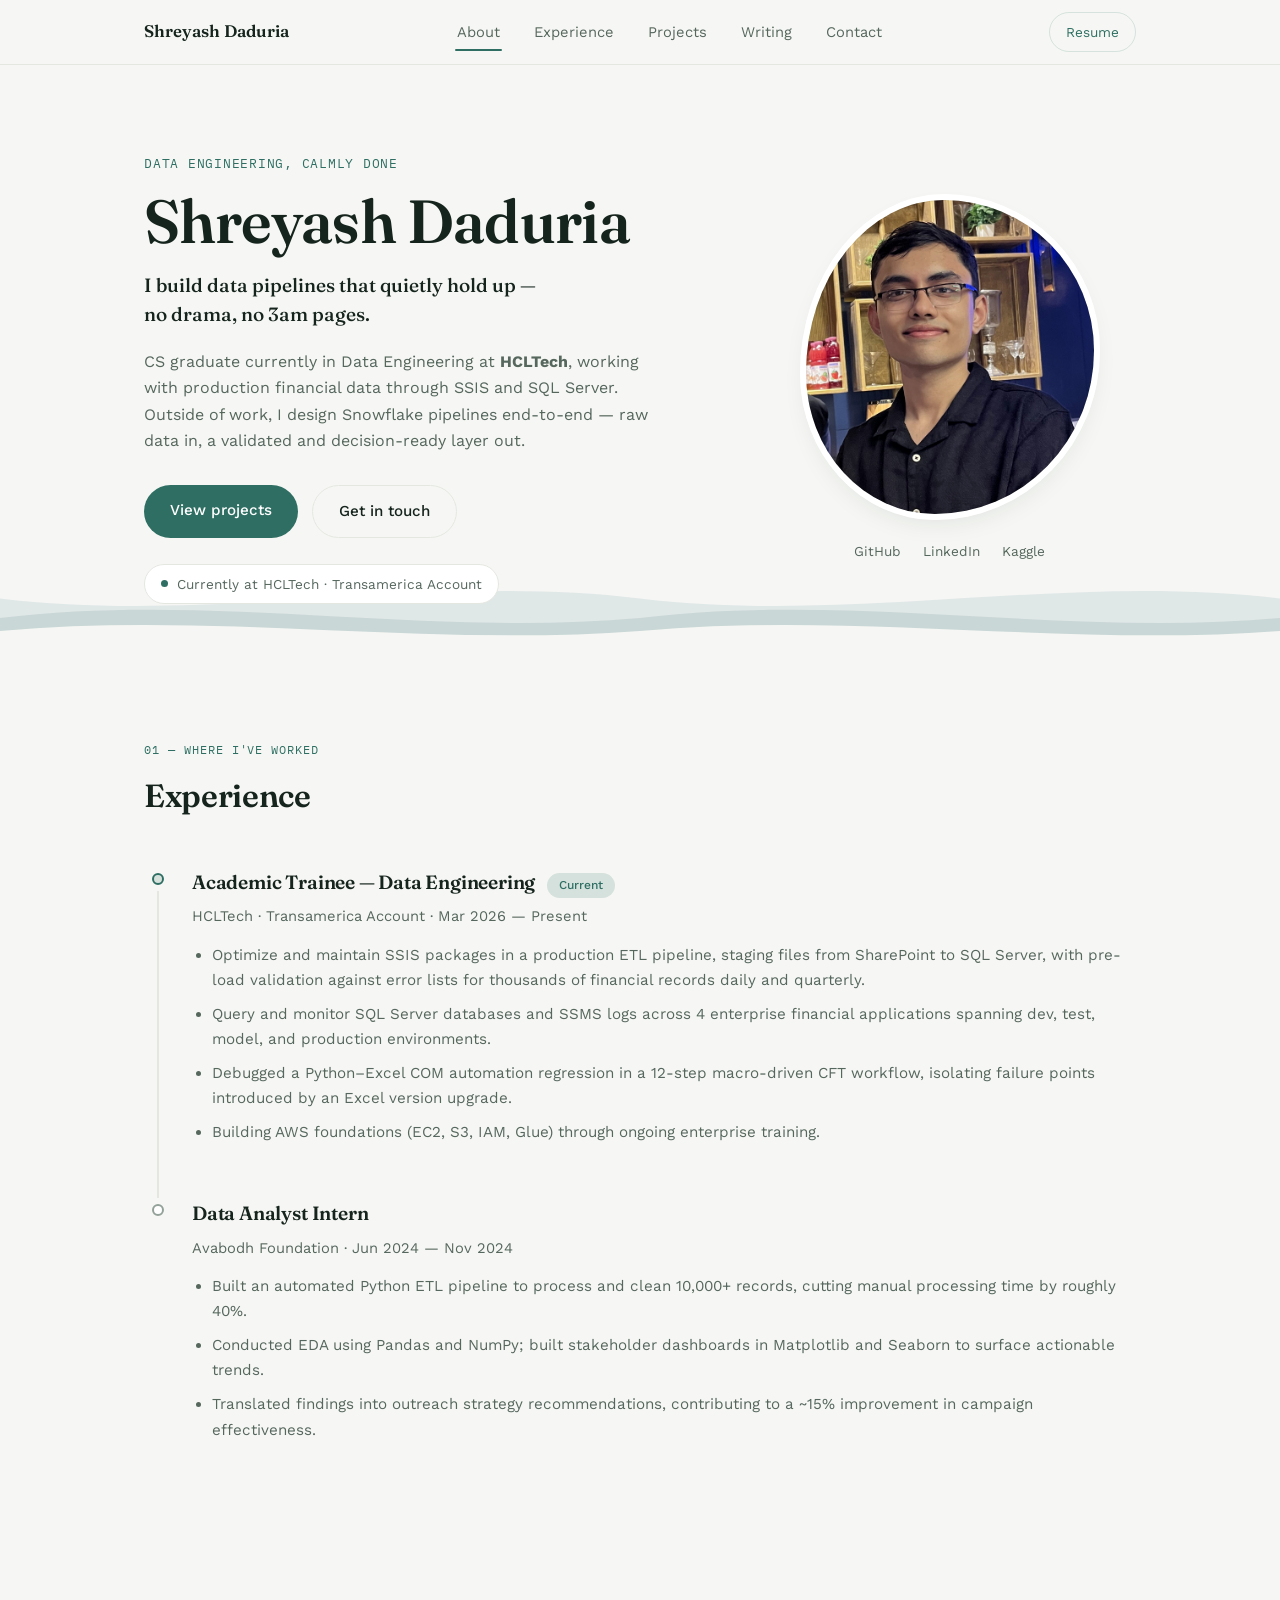
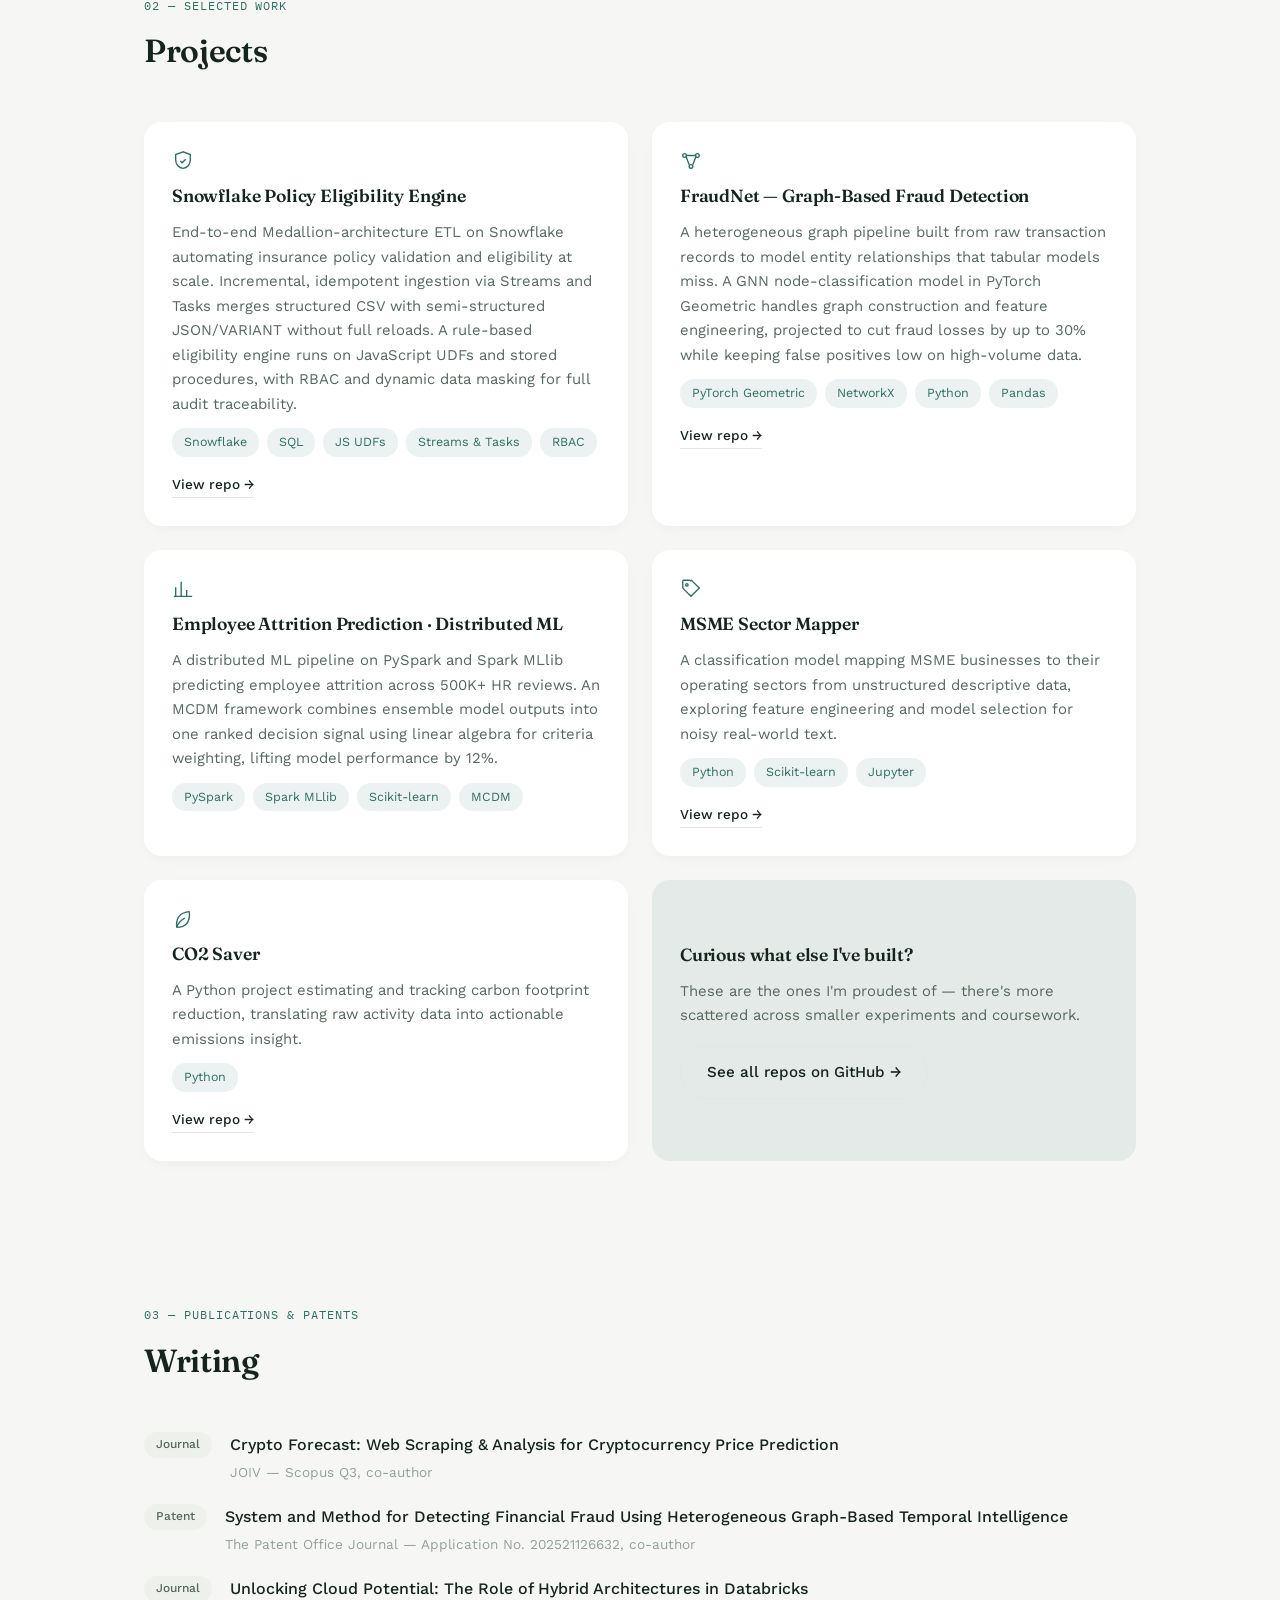
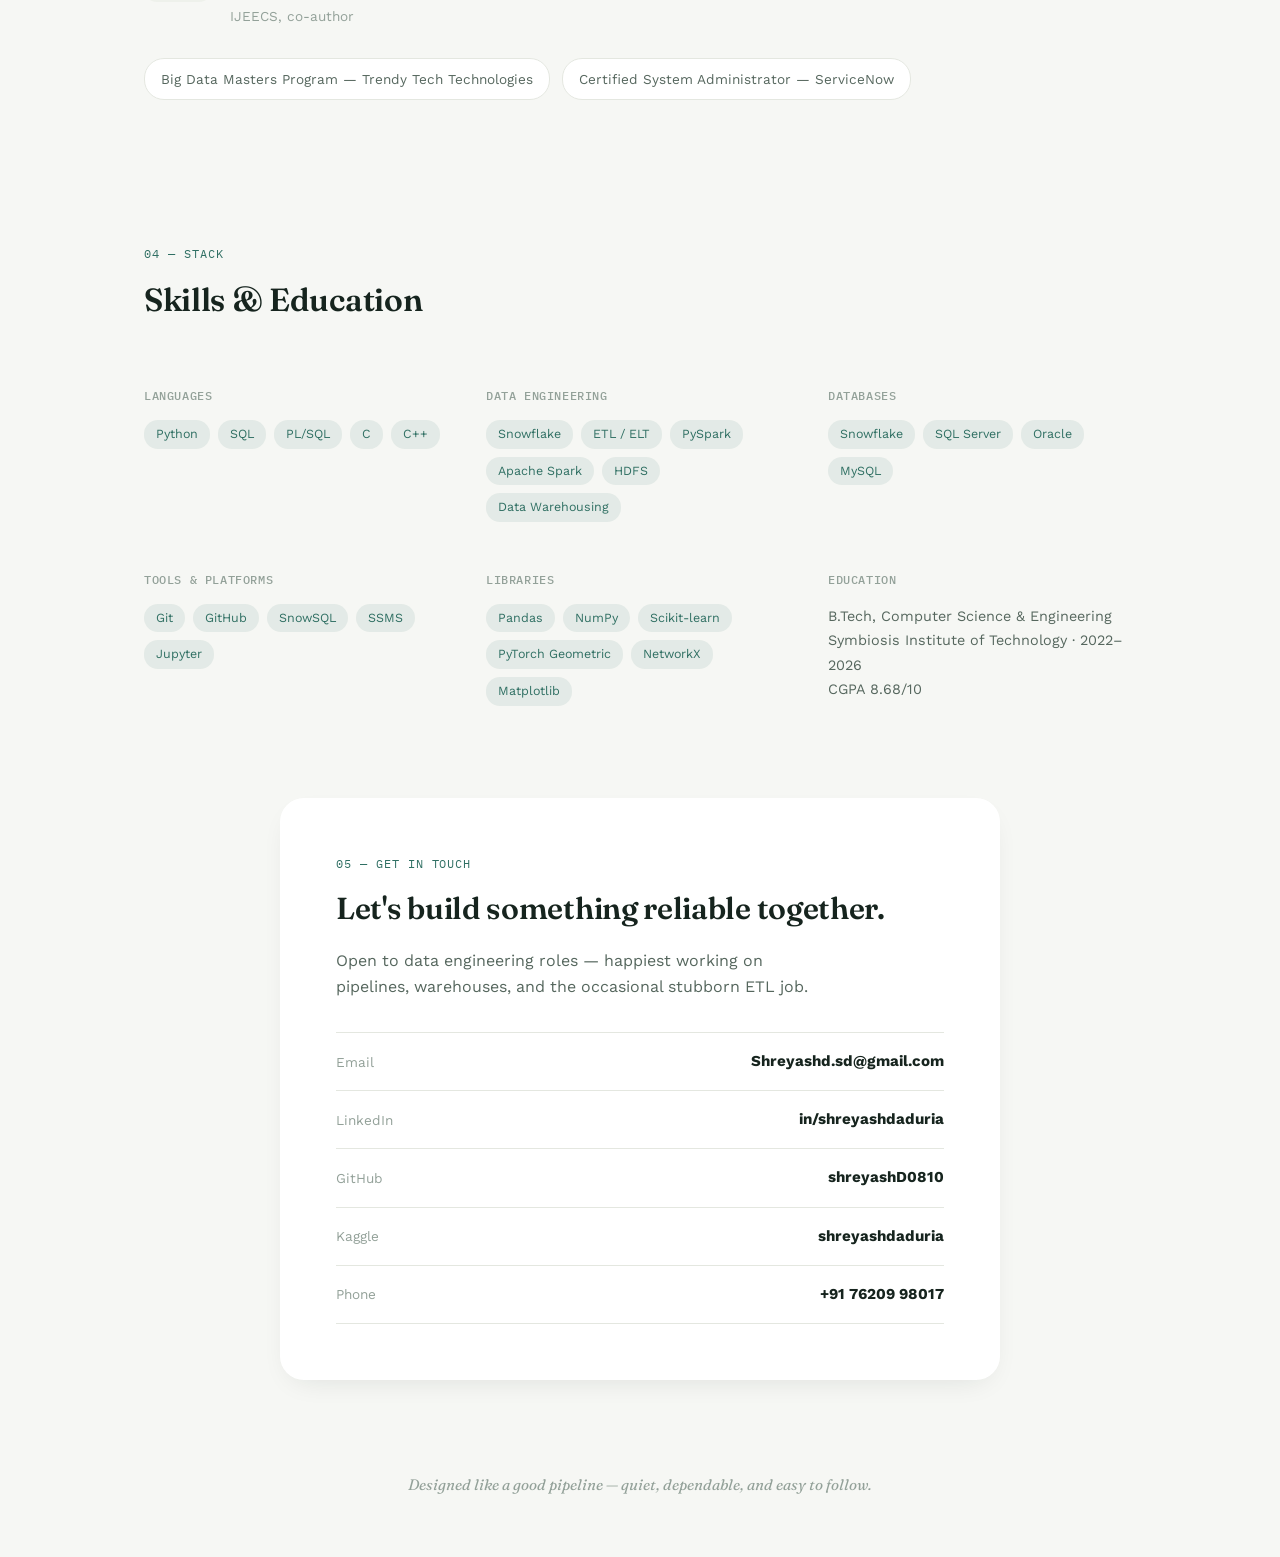
==== commit 92c40f39: "Add files via upload" ====
--- a/index.html
+++ b/index.html
@@ -12,26 +12,6 @@
 <link rel="stylesheet" href="styles.css">
 </head>
 <body>
-
-<!-- ambient flowing river spine — decorative, drawn in as you scroll -->
-<div class="river-wrap" aria-hidden="true">
-  <svg class="river-svg" viewBox="0 0 100 2400" preserveAspectRatio="none" xmlns:xlink="http://www.w3.org/1999/xlink">
-    <defs>
-      <linearGradient id="riverGrad" x1="0" y1="0" x2="0" y2="1">
-        <stop offset="0%" stop-color="#2F6F63"/>
-        <stop offset="55%" stop-color="#6F93A8"/>
-        <stop offset="100%" stop-color="#2F6F63"/>
-      </linearGradient>
-    </defs>
-    <path id="riverPath" d="M78,0 C40,120 100,240 62,360 C24,480 100,600 62,720 C24,840 100,960 62,1080 C24,1200 100,1320 62,1440 C24,1560 100,1680 62,1800 C24,1920 100,2040 62,2160 C24,2280 100,2340 62,2400"
-      fill="none" stroke="url(#riverGrad)" stroke-width="0.6" stroke-linecap="round"/>
-    <circle r="1.3" fill="#2F6F63" opacity="0.9">
-      <animateMotion dur="16s" repeatCount="indefinite">
-        <mpath href="#riverPath" xlink:href="#riverPath"/>
-      </animateMotion>
-    </circle>
-  </svg>
-</div>
 
 <!-- ================= NAV ================= -->
 <header class="nav" id="nav">
@@ -81,6 +61,18 @@
         </div>
       </div>
     </div>
+
+    <div class="hero-waves" aria-hidden="true">
+      <svg class="wave-layer wave-back" viewBox="0 0 2880 200" preserveAspectRatio="none">
+        <path d="M0,90 C240,130 480,50 720,90 C960,130 1200,50 1440,90 C1680,130 1920,50 2160,90 C2400,130 2640,50 2880,90 L2880,200 L0,200 Z" fill="rgba(111,147,168,0.16)"/>
+      </svg>
+      <svg class="wave-layer wave-mid" viewBox="0 0 2880 200" preserveAspectRatio="none">
+        <path d="M0,120 C240,80 480,150 720,120 C960,80 1200,150 1440,120 C1680,80 1920,150 2160,120 C2400,80 2640,150 2880,120 L2880,200 L0,200 Z" fill="rgba(47,111,99,0.13)"/>
+      </svg>
+      <svg class="wave-layer wave-front" viewBox="0 0 2880 200" preserveAspectRatio="none">
+        <path d="M0,140 C240,110 480,165 720,140 C960,110 1200,165 1440,140 C1680,110 1920,165 2160,140 C2400,110 2640,165 2880,140 L2880,200 L0,200 Z" fill="#F6F7F4"/>
+      </svg>
+    </div>
   </section>
 
   <!-- ================= EXPERIENCE ================= -->
--- a/styles.css
+++ b/styles.css
@@ -46,12 +46,21 @@
 h1,h2,h3{font-family:var(--font-display); margin:0; letter-spacing:-0.01em; font-weight:600;}
 :focus-visible{outline:2px solid var(--teal); outline-offset:3px;}
 
-/* ============ ambient river spine ============ */
-.river-wrap{
-  position:absolute; top:0; left:0; width:100%; z-index:0; pointer-events:none;
-}
-.river-svg{width:100%; height:100%; display:block;}
-#riverPath{ }
+/* ============ hero calm waves ============ */
+.hero-waves{
+  position:absolute; left:50%; transform:translateX(-50%); bottom:-2px; width:100vw; height:130px;
+  overflow:hidden; z-index:-1; pointer-events:none;
+}
+.wave-layer{
+  position:absolute; bottom:0; left:0; width:200%; height:100%;
+  will-change:transform;
+}
+.wave-back{animation:waveDriftBack 34s linear infinite;}
+.wave-mid{animation:waveDriftMid 24s linear infinite reverse;}
+.wave-front{animation:waveDriftFront 18s linear infinite;}
+@keyframes waveDriftBack{from{transform:translateX(0);} to{transform:translateX(-50%);}}
+@keyframes waveDriftMid{from{transform:translateX(0);} to{transform:translateX(-50%);}}
+@keyframes waveDriftFront{from{transform:translateX(0);} to{transform:translateX(-50%);}}
 
 /* ============ reveal-on-scroll ============ */
 .reveal{opacity:0; transform:translateY(18px); transition:opacity .7s ease, transform .7s ease;}
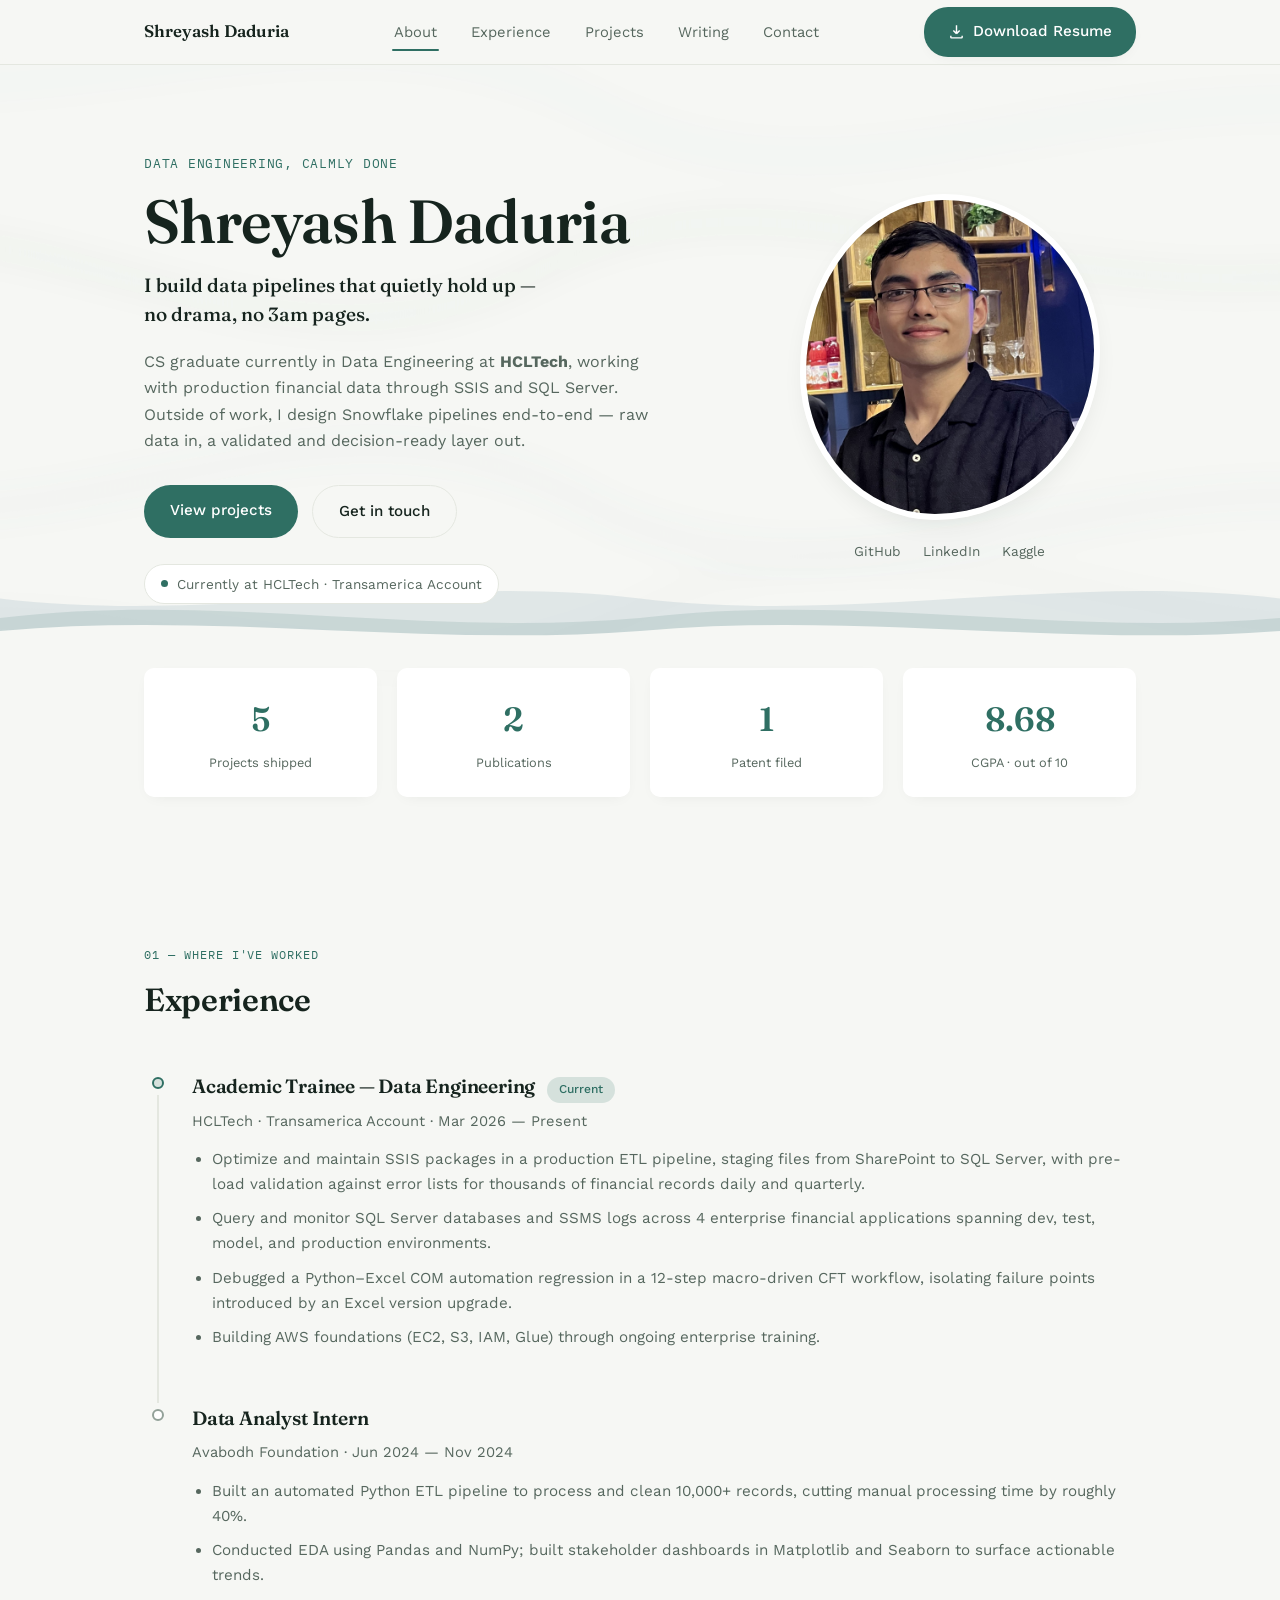
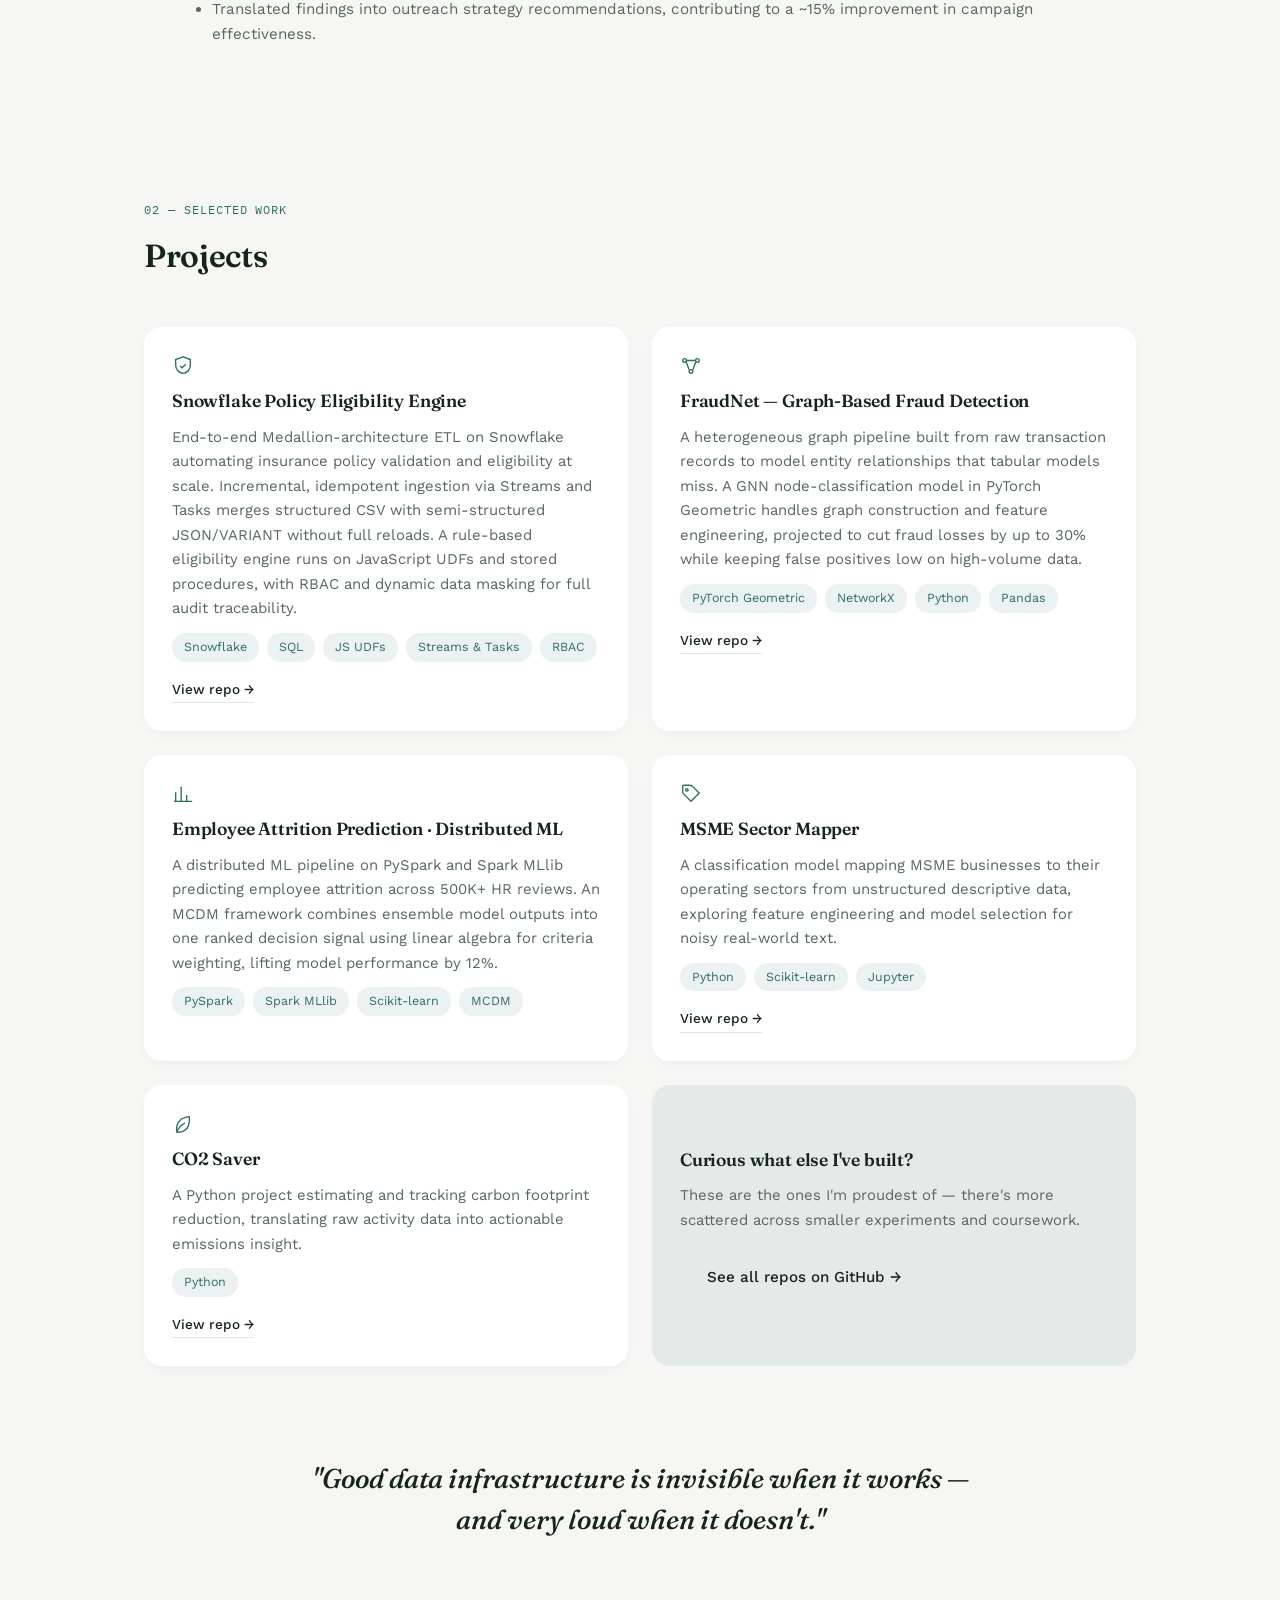
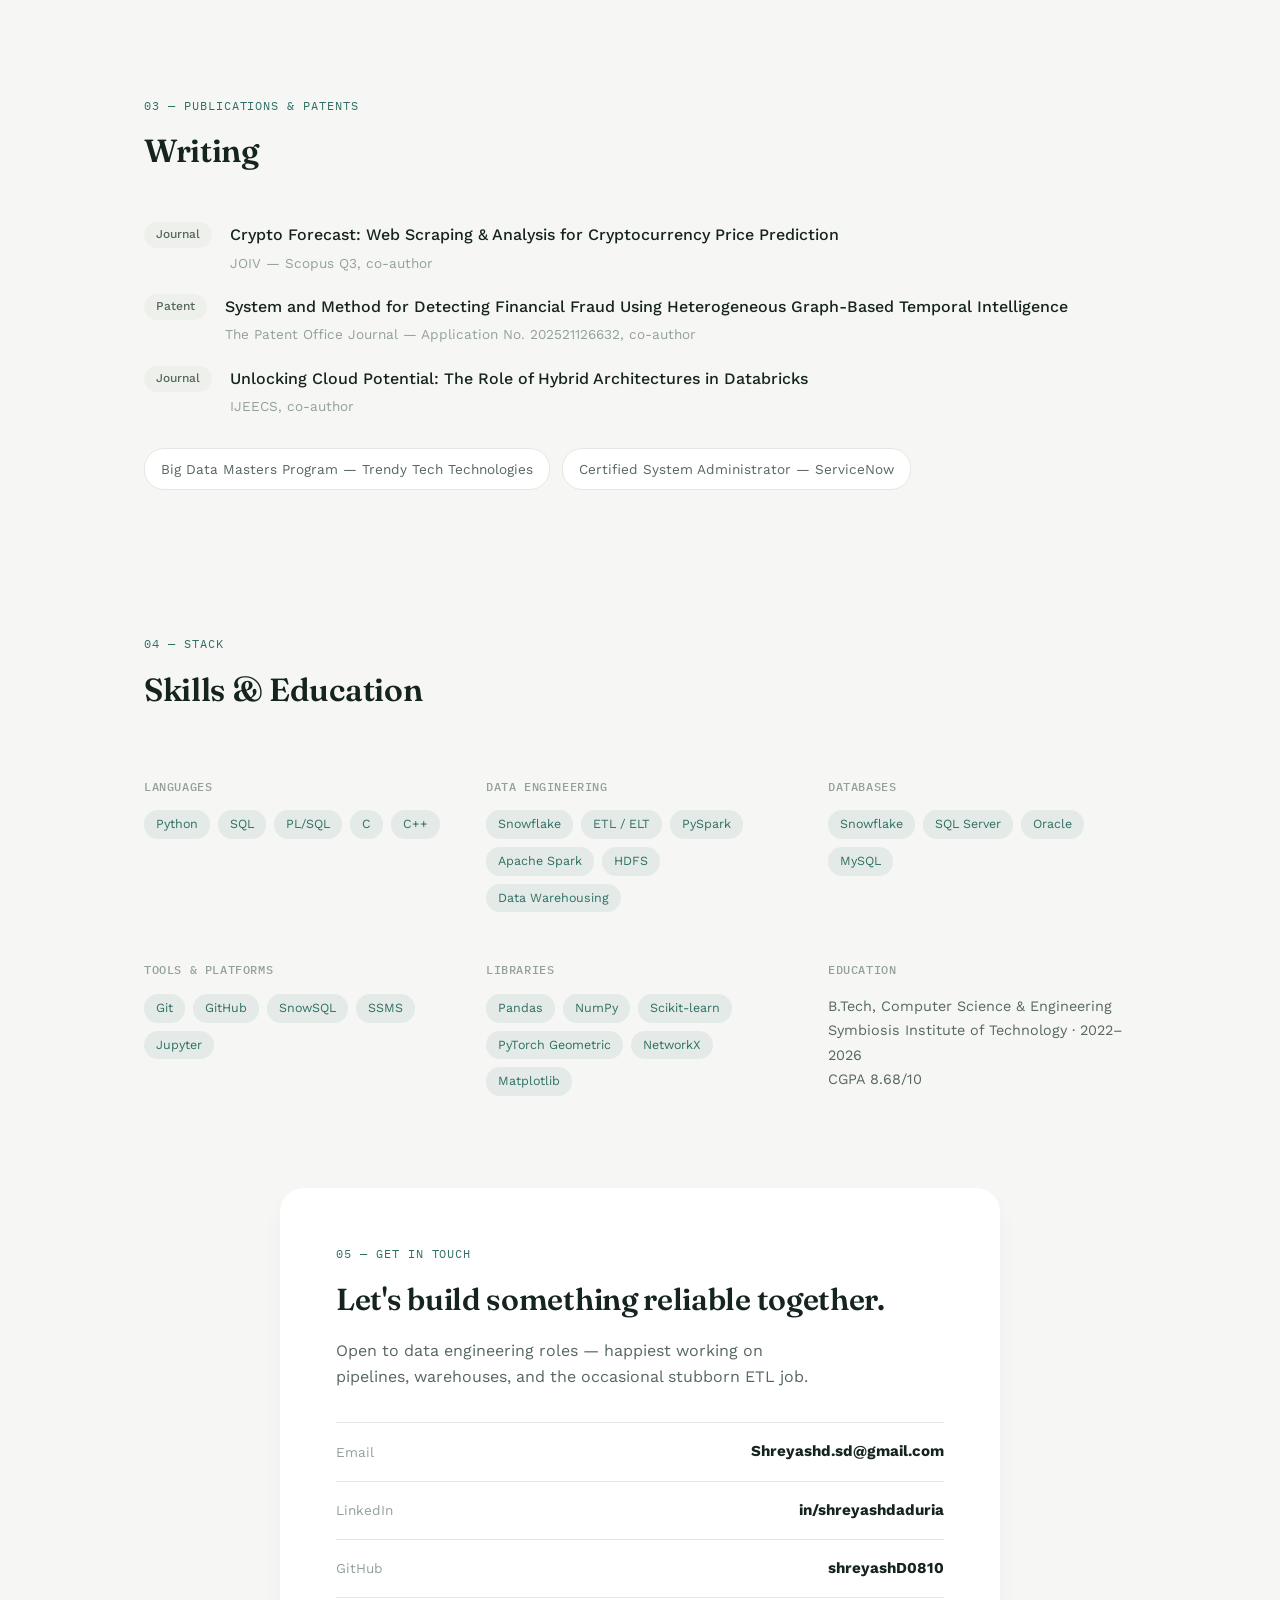
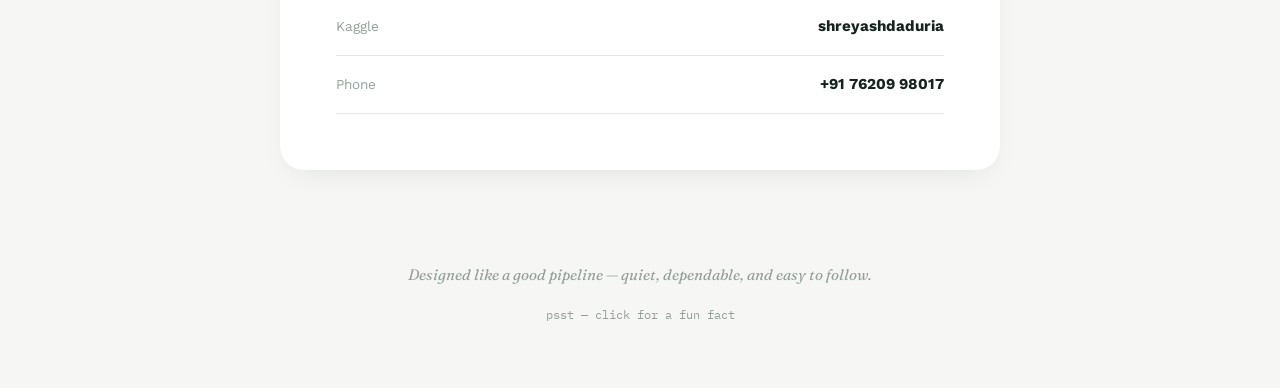
==== commit bc8fb233: "Add files via upload" ====
--- a/index.html
+++ b/index.html
@@ -13,6 +13,20 @@
 </head>
 <body>
 
+<div class="scroll-progress" id="scrollProgress" aria-hidden="true"></div>
+
+<div class="ambient-waves" aria-hidden="true">
+  <svg viewBox="0 0 1600 900" preserveAspectRatio="xMidYMid slice">
+    <defs><filter id="softBlur" x="-20%" y="-20%" width="140%" height="140%"><feGaussianBlur stdDeviation="16"/></filter></defs>
+    <g filter="url(#softBlur)">
+      <path class="amb-path amb-1" d="M-100,260 C 200,160 420,420 700,270 C 980,120 1220,380 1700,230" fill="none" stroke="rgba(47,111,99,0.10)" stroke-width="7"/>
+      <path class="amb-path amb-2" d="M-100,480 C 250,590 460,340 760,510 C 1060,650 1300,400 1700,540" fill="none" stroke="rgba(111,147,168,0.13)" stroke-width="6"/>
+      <path class="amb-path amb-3" d="M-100,650 C 300,540 520,760 820,600 C 1120,470 1360,700 1700,600" fill="none" stroke="rgba(22,36,30,0.06)" stroke-width="5"/>
+      <path class="amb-path amb-4" d="M-100,60 C 220,150 480,-40 760,110 C 1040,250 1280,20 1700,140" fill="none" stroke="rgba(111,147,168,0.08)" stroke-width="6"/>
+    </g>
+  </svg>
+</div>
+
 <!-- ================= NAV ================= -->
 <header class="nav" id="nav">
   <div class="nav-inner">
@@ -25,7 +39,10 @@
       <a href="#contact">Contact</a>
       <span class="nav-pill" id="navPill" aria-hidden="true"></span>
     </nav>
-    <a class="nav-resume" href="Shreyash_Daduria_Resume.pdf" download>Resume</a>
+    <a class="nav-resume" href="Shreyash_Daduria_Resume.pdf" download>
+      <svg viewBox="0 0 24 24" fill="none" stroke="currentColor" stroke-width="2"><path d="M12 3v12m0 0 4.5-4.5M12 15l-4.5-4.5"/><path d="M4 18v2a1 1 0 0 0 1 1h14a1 1 0 0 0 1-1v-2"/></svg>
+      <span>Download Resume</span>
+    </a>
   </div>
 </header>
 
@@ -47,7 +64,7 @@
           <a href="#contact" class="btn btn-ghost">Get in touch</a>
         </div>
 
-        <p class="currently-pill"><span class="pill-dot"></span>Currently at HCLTech · Transamerica Account</p>
+        <p class="currently-pill"><span class="pill-dot"></span><span id="statusText">Currently at HCLTech · Transamerica Account</span></p>
       </div>
 
       <div class="hero-visual reveal">
@@ -72,6 +89,26 @@
       <svg class="wave-layer wave-front" viewBox="0 0 2880 200" preserveAspectRatio="none">
         <path d="M0,140 C240,110 480,165 720,140 C960,110 1200,165 1440,140 C1680,110 1920,165 2160,140 C2400,110 2640,165 2880,140 L2880,200 L0,200 Z" fill="#F6F7F4"/>
       </svg>
+    </div>
+  </section>
+
+  <!-- ================= STATS ================= -->
+  <section class="stats-strip reveal" aria-label="Quick facts">
+    <div class="stat-item">
+      <p class="stat-num" data-target="5">0</p>
+      <p class="stat-label">Projects shipped</p>
+    </div>
+    <div class="stat-item">
+      <p class="stat-num" data-target="2">0</p>
+      <p class="stat-label">Publications</p>
+    </div>
+    <div class="stat-item">
+      <p class="stat-num" data-target="1">0</p>
+      <p class="stat-label">Patent filed</p>
+    </div>
+    <div class="stat-item">
+      <p class="stat-num" data-target="8.68" data-decimal="true">0</p>
+      <p class="stat-label">CGPA · out of 10</p>
     </div>
   </section>
 
@@ -189,6 +226,11 @@
     </div>
   </section>
 
+  <!-- ================= PULL QUOTE ================= -->
+  <section class="pull-quote reveal" aria-hidden="false">
+    <p>"Good data infrastructure is invisible when it works —<br class="br-desktop"> and very loud when it doesn't."</p>
+  </section>
+
   <!-- ================= WRITING ================= -->
   <section class="section" id="writing">
     <p class="section-eyebrow reveal">03 — Publications &amp; patents</p>
@@ -232,11 +274,11 @@
     <div class="skills-grid">
       <div class="skill-group reveal">
         <h4>Languages</h4>
-        <div class="tag-row"><span class="chip">Python</span><span class="chip">SQL</span><span class="chip">PL/SQL</span><span class="chip">C</span><span class="chip">C++</span></div>
+        <div class="tag-row"><span class="chip">Python</span><span class="chip" title="my actual love language">SQL</span><span class="chip">PL/SQL</span><span class="chip">C</span><span class="chip">C++</span></div>
       </div>
       <div class="skill-group reveal">
         <h4>Data Engineering</h4>
-        <div class="tag-row"><span class="chip">Snowflake</span><span class="chip">ETL / ELT</span><span class="chip">PySpark</span><span class="chip">Apache Spark</span><span class="chip">HDFS</span><span class="chip">Data Warehousing</span></div>
+        <div class="tag-row"><span class="chip" title="cold storage, warm feelings">Snowflake</span><span class="chip">ETL / ELT</span><span class="chip" title="spark joy, mostly">PySpark</span><span class="chip">Apache Spark</span><span class="chip">HDFS</span><span class="chip">Data Warehousing</span></div>
       </div>
       <div class="skill-group reveal">
         <h4>Databases</h4>
@@ -288,6 +330,9 @@
 
 <footer class="footer">
   <p>Designed like a good pipeline — quiet, dependable, and easy to follow.</p>
+  <button class="footer-joke" id="footerJoke" type="button">
+    <span id="footerJokeText">psst — click for a fun fact</span>
+  </button>
 </footer>
 
 <script src="script.js"></script>
--- a/styles.css
+++ b/styles.css
@@ -46,6 +46,28 @@
 h1,h2,h3{font-family:var(--font-display); margin:0; letter-spacing:-0.01em; font-weight:600;}
 :focus-visible{outline:2px solid var(--teal); outline-offset:3px;}
 
+/* ============ scroll progress bar ============ */
+.scroll-progress{
+  position:fixed; top:0; left:0; height:3px; width:0%; z-index:50;
+  background:linear-gradient(90deg, var(--teal), var(--sky));
+  transition:width .1s linear;
+}
+
+/* ============ ambient full-page wave texture ============ */
+.ambient-waves{
+  position:fixed; inset:0; width:100vw; height:100vh; z-index:0; pointer-events:none; overflow:hidden;
+}
+.ambient-waves svg{width:100%; height:100%; display:block;}
+.amb-path{transform-origin:50% 50%;}
+.amb-1{animation:ambDrift1 16s ease-in-out infinite alternate;}
+.amb-2{animation:ambDrift2 22s ease-in-out infinite alternate;}
+.amb-3{animation:ambDrift3 19s ease-in-out infinite alternate;}
+.amb-4{animation:ambDrift4 26s ease-in-out infinite alternate;}
+@keyframes ambDrift1{0%{transform:translate(-30px,-10px) rotate(0deg);}100%{transform:translate(30px,18px) rotate(1deg);}}
+@keyframes ambDrift2{0%{transform:translate(20px,15px) rotate(0deg);}100%{transform:translate(-35px,-10px) rotate(-1.2deg);}}
+@keyframes ambDrift3{0%{transform:translate(-25px,12px) rotate(0.5deg);}100%{transform:translate(25px,-15px) rotate(-0.5deg);}}
+@keyframes ambDrift4{0%{transform:translate(15px,-12px) rotate(0deg);}100%{transform:translate(-25px,14px) rotate(1deg);}}
+
 /* ============ hero calm waves ============ */
 .hero-waves{
   position:absolute; left:50%; transform:translateX(-50%); bottom:-2px; width:100vw; height:130px;
@@ -91,10 +113,13 @@
   transition:left .3s ease, width .3s ease; opacity:0;
 }
 .nav-resume{
-  font-size:0.85rem; text-decoration:none; color:var(--teal); border:1px solid var(--teal-soft-2);
-  padding:8px 16px; border-radius:20px; transition:background .2s ease;
-}
-.nav-resume:hover{background:var(--teal-soft);}
+  display:inline-flex; align-items:center; gap:8px;
+  font-size:0.95rem; font-weight:500; text-decoration:none; color:#fff; background:var(--teal);
+  padding:12px 24px; border-radius:24px; transition:background .2s ease, transform .2s ease, box-shadow .2s ease;
+  box-shadow:var(--shadow-softer);
+}
+.nav-resume svg{width:17px; height:17px; flex:none;}
+.nav-resume:hover{background:#285d53; transform:translateY(-1px); box-shadow:var(--shadow-soft);}
 
 /* ============ hero ============ */
 .hero{max-width:var(--maxw); margin:0 auto; padding:88px 24px 64px; position:relative; z-index:1;}
@@ -136,6 +161,20 @@
 .hero-links{display:flex; gap:22px;}
 .hero-links a{font-size:0.85rem; color:var(--ink-muted); text-decoration:none; border-bottom:1px solid transparent;}
 .hero-links a:hover{color:var(--teal); border-bottom-color:var(--teal);}
+
+/* ============ stats strip ============ */
+.stats-strip{
+  max-width:var(--maxw); margin:0 auto 20px; padding:0 24px 56px;
+  display:grid; grid-template-columns:repeat(4,1fr); gap:20px; position:relative; z-index:1;
+}
+.stat-item{
+  background:var(--surface); border-radius:var(--radius-sm); padding:24px 18px; text-align:center;
+  box-shadow:var(--shadow-softer);
+}
+.stat-num{
+  font-family:var(--font-display); font-size:2.1rem; font-weight:600; color:var(--teal); margin:0 0 4px;
+}
+.stat-label{font-size:0.8rem; color:var(--ink-muted); margin:0;}
 
 /* ============ sections ============ */
 .section{max-width:var(--maxw); margin:0 auto; padding:72px 24px; position:relative; z-index:1;}
@@ -167,13 +206,13 @@
 .soft-pill-current{background:var(--teal-soft-2); color:var(--teal);}
 
 /* projects */
-.project-grid{display:grid; grid-template-columns:repeat(2,1fr); gap:24px;}
+.project-grid{display:grid; grid-template-columns:repeat(2,1fr); gap:24px; perspective:1400px;}
 .project-card{
   background:var(--surface); border-radius:var(--radius); padding:28px;
   box-shadow:var(--shadow-softer); display:flex; flex-direction:column; gap:12px;
-  transition:box-shadow .25s ease, transform .25s ease;
-}
-.project-card:hover{box-shadow:var(--shadow-soft); transform:translateY(-3px);}
+  transition:box-shadow .25s ease, transform .1s ease-out; will-change:transform;
+}
+.project-card:hover{box-shadow:var(--shadow-soft);}
 .project-icon{width:22px; height:22px; color:var(--teal);}
 .project-card h3{font-size:1.1rem; line-height:1.35;}
 .project-card p{color:var(--ink-muted); font-size:0.93rem; margin:0;}
@@ -191,6 +230,15 @@
 }
 .cta-card h3{color:var(--ink);}
 .cta-card .btn{margin-top:6px;}
+
+/* pull quote */
+.pull-quote{
+  max-width:760px; margin:0 auto; padding:20px 24px 84px; text-align:center; position:relative; z-index:1;
+}
+.pull-quote p{
+  font-family:var(--font-display); font-style:italic; font-weight:500; font-size:clamp(1.3rem,2.6vw,1.7rem);
+  color:var(--ink); line-height:1.5; margin:0;
+}
 
 /* writing */
 .pub-list{list-style:none; margin:0 0 30px; padding:0; display:flex; flex-direction:column; gap:20px;}
@@ -233,7 +281,12 @@
 .footer{
   max-width:var(--maxw); margin:0 auto; padding:20px 24px 60px; position:relative; z-index:1; text-align:center;
 }
-.footer p{font-family:var(--font-display); font-style:italic; font-size:0.95rem; color:var(--ink-faint); margin:0;}
+.footer p{font-family:var(--font-display); font-style:italic; font-size:0.95rem; color:var(--ink-faint); margin:0 0 14px;}
+.footer-joke{
+  font-family:var(--font-mono); font-size:11.5px; color:var(--ink-faint); background:none; border:none;
+  cursor:pointer; padding:6px 12px; border-radius:14px; transition:background .2s ease, color .2s ease;
+}
+.footer-joke:hover{background:var(--teal-soft); color:var(--teal);}
 
 /* ============ responsive ============ */
 @media (max-width:860px){
@@ -244,9 +297,12 @@
   .nav-links{display:none;}
   .contact-card{padding:36px 28px;}
   .br-desktop{display:none;}
+  .stats-strip{grid-template-columns:1fr 1fr;}
 }
 @media (max-width:520px){
   .skills-grid{grid-template-columns:1fr;}
-  .nav-resume{display:none;}
+  .nav-resume span{display:none;}
   .hero{padding-top:60px;}
-}
+  .stats-strip{grid-template-columns:1fr 1fr; gap:14px;}
+  .stat-num{font-size:1.7rem;}
+}
